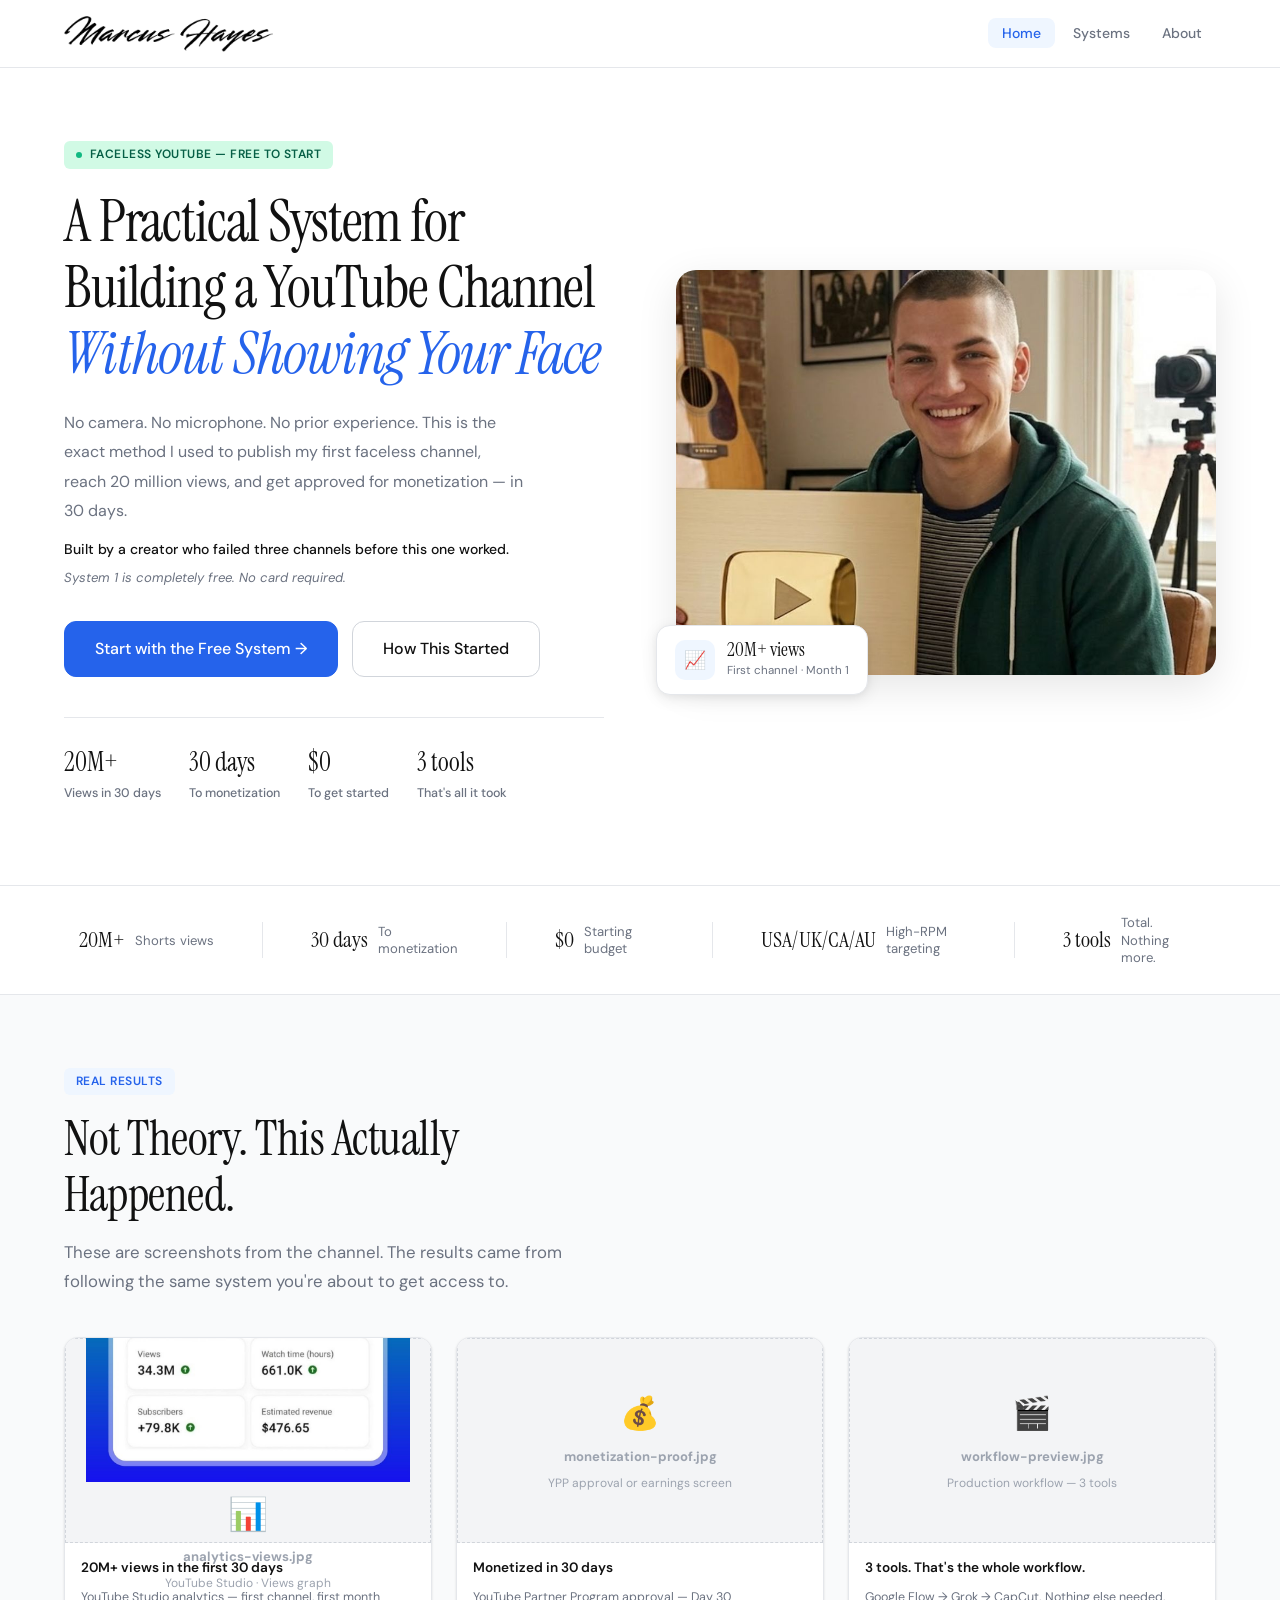
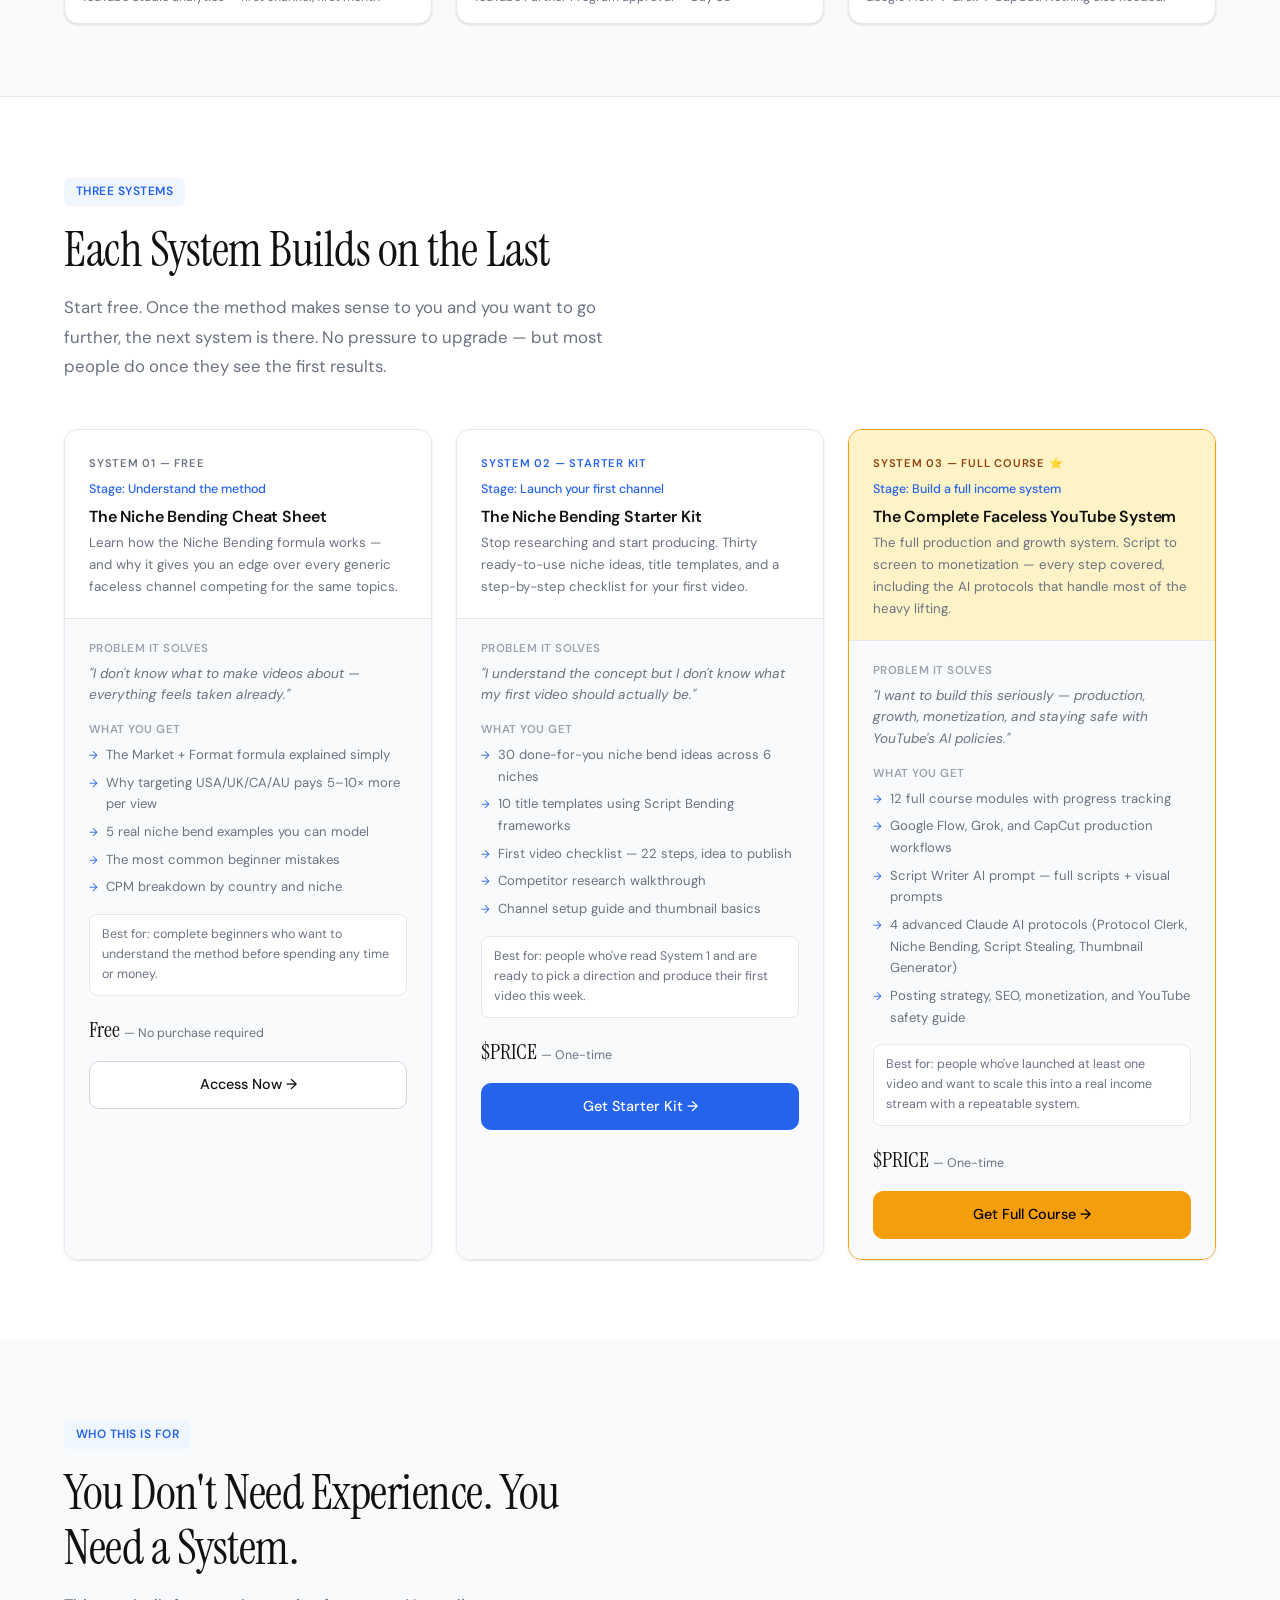
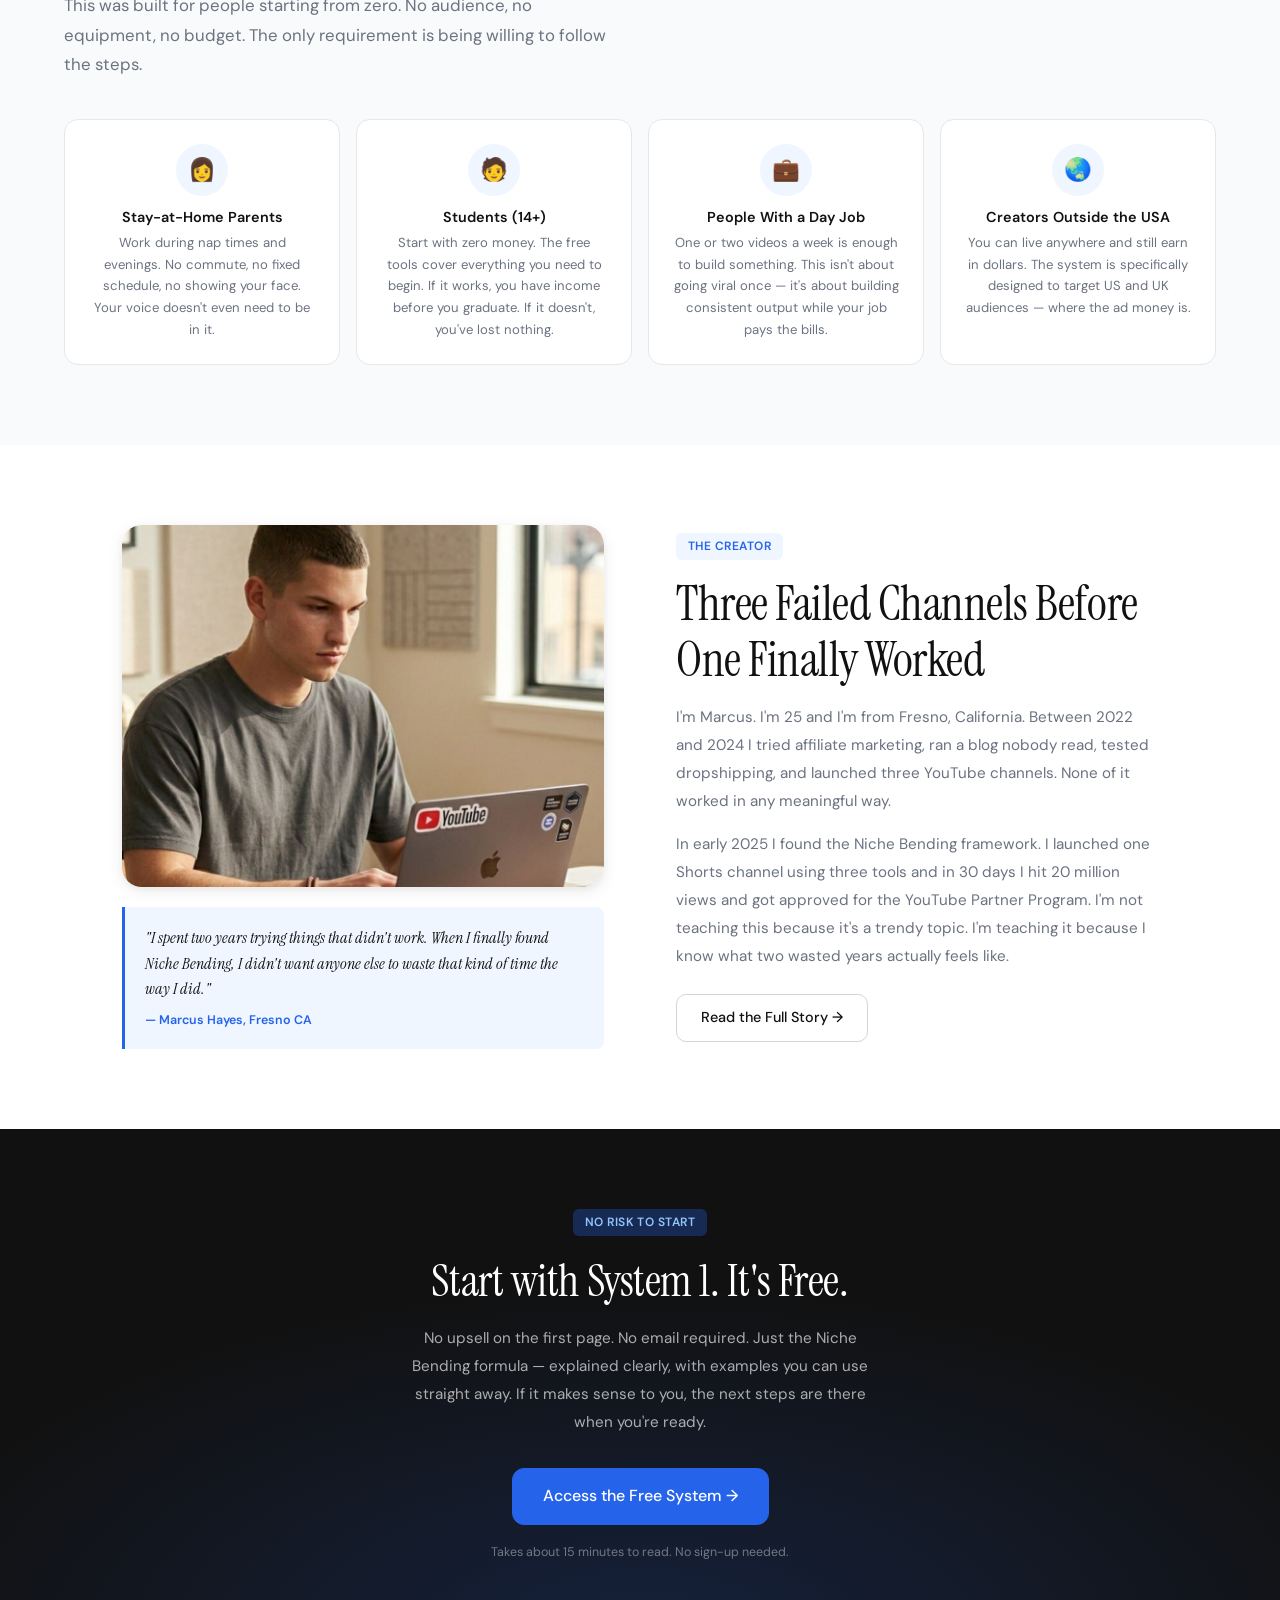
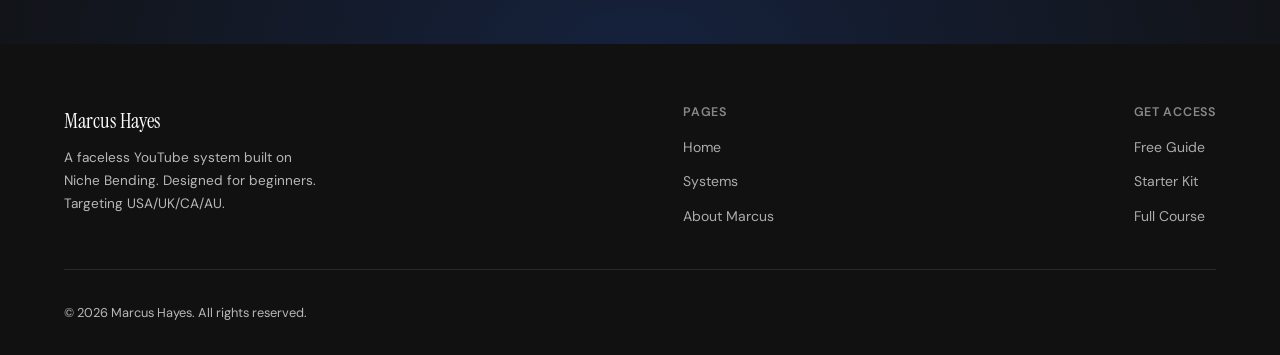
==== index.html @ 6c1ac190 "Update index.html" ====
<!DOCTYPE html>
<html lang="en">
<head>
<meta charset="UTF-8"/>
<meta name="viewport" content="width=device-width, initial-scale=1.0"/>
<title>Marcus Hayes — The Niche Bending System</title>
<link rel="icon" type="image/png" href="assets/images/favicon.png"/>
<link rel="stylesheet" href="assets/css/style.css"/>
<style>
.hero{padding-top:calc(var(--nav-h) + 72px);padding-bottom:80px;padding-left:5%;padding-right:5%;}
.hero-inner{max-width:1200px;margin:0 auto;display:grid;grid-template-columns:1fr 1fr;gap:72px;align-items:center;}
.hero-eyebrow{display:inline-flex;align-items:center;gap:8px;background:#d1fae5;color:#065f46;border-radius:6px;padding:4px 12px;font-size:0.75rem;font-weight:600;letter-spacing:0.04em;text-transform:uppercase;margin-bottom:1.25rem;}
.hero-eyebrow .dot{width:6px;height:6px;border-radius:50%;background:#10b981;animation:blink 2s infinite;}
@keyframes blink{0%,100%{opacity:1}50%{opacity:0.3}}
.hero h1{font-size:clamp(2.2rem,4.5vw,3.6rem);margin-bottom:1.25rem;letter-spacing:-0.02em;}
.hero h1 em{font-style:italic;color:var(--blue);}
.hero-desc{font-size:1rem;color:var(--muted);line-height:1.85;margin-bottom:0.75rem;max-width:460px;}
.hero-credibility{font-size:0.875rem;color:var(--text);font-weight:500;margin-bottom:0.4rem;}
.hero-friction{font-size:0.82rem;color:var(--muted);margin-bottom:2rem;font-style:italic;}
.hero-ctas{display:flex;align-items:center;gap:14px;flex-wrap:wrap;margin-bottom:2.5rem;}
.hero-proof{display:flex;gap:28px;flex-wrap:wrap;padding-top:2rem;border-top:1px solid var(--border);}
.proof-stat .num{font-family:'Instrument Serif',serif;font-size:1.6rem;color:var(--text);display:block;line-height:1;margin-bottom:3px;}
.proof-stat .lbl{font-size:0.78rem;color:var(--muted);font-weight:500;}
.hero-img-wrap{position:relative;}
.hero-img-wrap img,.hero-img-wrap .img-ph{width:100%;aspect-ratio:4/3;object-fit:cover;border-radius:var(--radius-lg);box-shadow:var(--shadow-lg);}
.hero-float-card{position:absolute;bottom:-20px;left:-20px;background:var(--white);border:1px solid var(--border);border-radius:var(--radius);padding:14px 18px;box-shadow:var(--shadow-md);display:flex;align-items:center;gap:12px;}
.hero-float-card .icon{width:40px;height:40px;border-radius:10px;background:var(--blue-light);display:flex;align-items:center;justify-content:center;font-size:1.1rem;flex-shrink:0;}
.hero-float-card .val{font-family:'Instrument Serif',serif;font-size:1.2rem;color:var(--text);line-height:1;}
.hero-float-card .sub{font-size:0.72rem;color:var(--muted);margin-top:2px;}
.trust-bar{background:var(--white);border-top:1px solid var(--border);border-bottom:1px solid var(--border);padding:28px 5%;}
.trust-inner{max-width:1200px;margin:0 auto;display:flex;align-items:center;justify-content:center;gap:48px;flex-wrap:wrap;}
.trust-item{display:flex;align-items:center;gap:10px;}
.trust-item .t-num{font-family:'Instrument Serif',serif;font-size:1.4rem;color:var(--text);}
.trust-item .t-lbl{font-size:0.82rem;color:var(--muted);line-height:1.3;max-width:80px;}
.trust-sep{width:1px;height:36px;background:var(--border);}
.proof-section{background:var(--bg);border-bottom:1px solid var(--border);padding:72px 5%;}
.proof-grid{display:grid;grid-template-columns:repeat(3,1fr);gap:24px;margin-top:40px;}
.proof-card{background:var(--white);border:1px solid var(--border);border-radius:var(--radius);overflow:hidden;box-shadow:var(--shadow);}
.proof-card .proof-img{width:100%;aspect-ratio:16/9;object-fit:cover;}
.proof-card .proof-img.img-ph{min-height:160px;border-radius:0;}
.proof-caption{padding:14px 16px;}
.proof-caption strong{font-size:0.85rem;font-weight:600;display:block;margin-bottom:3px;}
.proof-caption span{font-size:0.78rem;color:var(--muted);}
.systems-grid{display:grid;grid-template-columns:repeat(3,1fr);gap:24px;margin-top:48px;}
.sys-card{border:1px solid var(--border);border-radius:var(--radius);overflow:hidden;box-shadow:var(--shadow);transition:all var(--t);display:flex;flex-direction:column;}
.sys-card:hover{box-shadow:var(--shadow-md);transform:translateY(-4px);}
.sys-card-header{padding:24px 24px 20px;border-bottom:1px solid var(--border);}
.sc-tier{font-size:0.7rem;font-weight:600;letter-spacing:0.07em;text-transform:uppercase;margin-bottom:6px;}
.sc-free{color:var(--muted);}
.sc-starter{color:var(--blue);}
.sc-course{color:#92400e;}
.sc-stage{font-size:0.78rem;color:var(--blue);font-weight:500;margin-bottom:8px;}
.sys-card-header h3{font-family:'DM Sans',sans-serif;font-size:1rem;font-weight:600;margin-bottom:6px;}
.sys-card-header p{font-size:0.83rem;color:var(--muted);line-height:1.65;}
.sys-card-body{padding:20px 24px;background:var(--bg);flex:1;display:flex;flex-direction:column;}
.sc-label{font-size:0.72rem;font-weight:600;text-transform:uppercase;letter-spacing:0.04em;color:var(--muted2);margin-bottom:5px;}
.sc-problem-text{font-size:0.85rem;color:var(--muted);margin-bottom:14px;line-height:1.6;font-style:italic;}
.sc-features{list-style:none;display:flex;flex-direction:column;gap:6px;margin-bottom:16px;}
.sc-features li{font-size:0.82rem;color:var(--muted);display:flex;gap:8px;align-items:flex-start;}
.sc-features li::before{content:'→';color:var(--blue);flex-shrink:0;font-size:0.7rem;margin-top:2px;}
.sc-why{font-size:0.78rem;color:var(--muted);line-height:1.6;margin-bottom:16px;padding:10px 12px;background:var(--white);border-radius:var(--radius-sm);border:1px solid var(--border);}
.sc-price{font-family:'Instrument Serif',serif;font-size:1.4rem;color:var(--text);margin-bottom:12px;}
.sc-price small{font-family:'DM Sans',sans-serif;font-size:0.78rem;color:var(--muted);font-weight:400;}
.for-grid{display:grid;grid-template-columns:repeat(auto-fill,minmax(220px,1fr));gap:16px;margin-top:40px;}
.for-card{background:var(--white);border:1px solid var(--border);border-radius:var(--radius);padding:24px;transition:all var(--t);}
.for-card:hover{border-color:var(--blue);box-shadow:var(--shadow-md);}
.for-card .avatar{width:52px;height:52px;border-radius:50%;background:var(--blue-light);margin:0 auto 12px;display:flex;align-items:center;justify-content:center;font-size:1.4rem;}
.for-card h4{font-size:0.9rem;margin-bottom:5px;text-align:center;}
.for-card p{font-size:0.82rem;color:var(--muted);line-height:1.65;text-align:center;}
.teaser-grid{display:grid;grid-template-columns:1fr 1fr;gap:72px;align-items:center;max-width:1200px;margin:0 auto;}
.teaser-grid img,.teaser-grid .img-ph{width:100%;aspect-ratio:4/3;object-fit:cover;border-radius:var(--radius-lg);box-shadow:var(--shadow-md);}
.pull-quote{margin-top:20px;padding:18px 20px;background:var(--blue-light);border-left:3px solid var(--blue);border-radius:0 var(--radius-sm) var(--radius-sm) 0;}
.pull-quote p{font-family:'Instrument Serif',serif;font-style:italic;font-size:1rem;color:var(--text);line-height:1.6;}
.pull-quote cite{display:block;margin-top:8px;font-size:0.78rem;color:var(--blue);font-style:normal;font-weight:600;}
.final-cta{background:var(--text);color:#fff;text-align:center;position:relative;overflow:hidden;}
.final-cta::before{content:'';position:absolute;inset:0;background:radial-gradient(ellipse 60% 70% at 50% 100%,rgba(37,99,235,0.2),transparent);pointer-events:none;}
.final-cta h2{font-size:clamp(1.8rem,3.5vw,2.8rem);color:#fff;margin-bottom:1rem;}
.final-cta p{font-size:0.95rem;color:rgba(255,255,255,0.65);max-width:480px;margin:0 auto 2rem;line-height:1.85;}
@media(max-width:900px){
  .hero-inner{grid-template-columns:1fr;padding-top:16px;gap:40px;}
  .hero-img-wrap{order:-1;}
  .hero-float-card{bottom:-12px;left:12px;}
  .systems-grid{grid-template-columns:1fr;}
  .proof-grid{grid-template-columns:1fr;}
  .teaser-grid{grid-template-columns:1fr;gap:32px;}
  .trust-sep{display:none;}
}
@media(max-width:480px){
  .hero h1{font-size:2rem;}
  .hero-proof{gap:20px;}
  .hero-ctas{flex-direction:column;align-items:flex-start;}
}
</style>
</head>
<body>

<nav>
  <div class="nav-inner">
    <a href="index.html" class="nav-logo">
      <img src="assets/images/logo.png" alt="Marcus Hayes" onerror="this.style.display='none';this.nextElementSibling.style.display='block'"/>
      <span class="nav-logo-text" style="display:none">Marcus Hayes</span>
    </a>
    <div class="nav-right">
      <ul class="nav-links">
        <li><a href="index.html" class="active">Home</a></li>
        <li><a href="dashboard.html">Systems</a></li>
        <li><a href="about.html">About</a></li>
      </ul>
    </div>
    <button class="hamburger"><span></span><span></span><span></span></button>
  </div>
</nav>
<div class="mobile-menu">
  <a href="index.html">Home</a>
  <a href="dashboard.html">Systems</a>
  <a href="about.html">About Marcus</a>
</div>

<!-- HERO -->
<section class="hero">
  <div class="hero-inner">
    <div>
      <div class="hero-eyebrow"><div class="dot"></div>Faceless YouTube — Free to Start</div>
      <h1>A Practical System for Building a YouTube Channel <em>Without Showing Your Face</em></h1>
      <p class="hero-desc">No camera. No microphone. No prior experience. This is the exact method I used to publish my first faceless channel, reach 20 million views, and get approved for monetization — in 30 days.</p>
      <p class="hero-credibility">Built by a creator who failed three channels before this one worked.</p>
      <p class="hero-friction">System 1 is completely free. No card required.</p>
      <div class="hero-ctas">
        <a href="dashboard.html" class="btn btn-primary btn-lg">Start with the Free System →</a>
        <a href="about.html" class="btn btn-secondary btn-lg">How This Started</a>
      </div>
      <div class="hero-proof">
        <div class="proof-stat"><span class="num">20M+</span><span class="lbl">Views in 30 days</span></div>
        <div class="proof-stat"><span class="num">30 days</span><span class="lbl">To monetization</span></div>
        <div class="proof-stat"><span class="num">$0</span><span class="lbl">To get started</span></div>
        <div class="proof-stat"><span class="num">3 tools</span><span class="lbl">That's all it took</span></div>
      </div>
    </div>
    <div class="hero-img-wrap fade-up">
      <!-- IMAGE: marcus-hero.jpg — Marcus at desk, laptop open, relaxed and confident. Not posed. -->
      <img src="assets/images/marcus-hero.jpg" alt="Marcus Hayes"
           onerror="this.style.display='none';this.nextElementSibling.style.display='flex'"/>
      <div class="img-ph" style="display:none;min-height:300px">
        <span style="font-size:2rem">📸</span>
        <strong>marcus-hero.jpg</strong>
        <span style="color:var(--muted2)">See IMAGE_INSTRUCTIONS.txt</span>
      </div>
      <div class="hero-float-card">
        <div class="icon">📈</div>
        <div><div class="val">20M+ views</div><div class="sub">First channel · Month 1</div></div>
      </div>
    </div>
  </div>
</section>

<!-- TRUST BAR -->
<div class="trust-bar">
  <div class="trust-inner">
    <div class="trust-item"><span class="t-num">20M+</span><span class="t-lbl">Shorts views</span></div>
    <div class="trust-sep"></div>
    <div class="trust-item"><span class="t-num">30 days</span><span class="t-lbl">To monetization</span></div>
    <div class="trust-sep"></div>
    <div class="trust-item"><span class="t-num">$0</span><span class="t-lbl">Starting budget</span></div>
    <div class="trust-sep"></div>
    <div class="trust-item"><span class="t-num">USA/UK/CA/AU</span><span class="t-lbl">High-RPM targeting</span></div>
    <div class="trust-sep"></div>
    <div class="trust-item"><span class="t-num">3 tools</span><span class="t-lbl">Total. Nothing more.</span></div>
  </div>
</div>

<!-- SOCIAL PROOF -->
<section class="proof-section">
  <div class="section-inner">
    <div style="max-width:520px">
      <div class="label-tag">Real Results</div>
      <h2 class="section-title">Not Theory. This Actually Happened.</h2>
      <p class="section-sub">These are screenshots from the channel. The results came from following the same system you're about to get access to.</p>
    </div>
    <div class="proof-grid">
      <div class="proof-card">
        <!-- IMAGE: analytics-views.jpg
             Show: YouTube Studio views graph — 20M+ views over the first 30-day period.
             Crop tight to the chart. No need to show revenue. -->
        <div class="proof-img img-ph">
          <img src="assets/images/analytics-views.jpg" alt="YouTube Studio Views graph"/>
          <span style="font-size:2rem">📊</span>
          <strong style="font-size:0.82rem">analytics-views.jpg</strong>
          <span style="font-size:0.75rem;color:var(--muted2)">YouTube Studio · Views graph</span>
        </div>
        <div class="proof-caption">
          <strong>20M+ views in the first 30 days</strong>
          <span>YouTube Studio analytics — first channel, first month</span>
        </div>
      </div>
      <div class="proof-card">
        <!-- IMAGE: monetization-proof.jpg
             Show: YouTube Studio YPP approval screen or earnings dashboard.
             You can blur specific dollar amounts if preferred. -->
        <div class="proof-img img-ph">
          <span style="font-size:2rem">💰</span>
          <strong style="font-size:0.82rem">monetization-proof.jpg</strong>
          <span style="font-size:0.75rem;color:var(--muted2)">YPP approval or earnings screen</span>
        </div>
        <div class="proof-caption">
          <strong>Monetized in 30 days</strong>
          <span>YouTube Partner Program approval — Day 30</span>
        </div>
      </div>
      <div class="proof-card">
        <!-- IMAGE: workflow-preview.jpg
             Show: CapCut desktop timeline open with a video project visible,
             or a split-screen showing Google Flow + Grok + CapCut side by side. -->
        <div class="proof-img img-ph">
          <span style="font-size:2rem">🎬</span>
          <strong style="font-size:0.82rem">workflow-preview.jpg</strong>
          <span style="font-size:0.75rem;color:var(--muted2)">Production workflow — 3 tools</span>
        </div>
        <div class="proof-caption">
          <strong>3 tools. That's the whole workflow.</strong>
          <span>Google Flow → Grok → CapCut. Nothing else needed.</span>
        </div>
      </div>
    </div>
  </div>
</section>

<!-- PRODUCT LADDER -->
<section style="background:var(--white)">
  <div class="section-inner">
    <div style="max-width:560px">
      <div class="label-tag">Three Systems</div>
      <h2 class="section-title">Each System Builds on the Last</h2>
      <p class="section-sub">Start free. Once the method makes sense to you and you want to go further, the next system is there. No pressure to upgrade — but most people do once they see the first results.</p>
    </div>
    <div class="systems-grid stagger">

      <div class="sys-card">
        <div class="sys-card-header">
          <div class="sc-tier sc-free">System 01 — Free</div>
          <div class="sc-stage">Stage: Understand the method</div>
          <h3>The Niche Bending Cheat Sheet</h3>
          <p>Learn how the Niche Bending formula works — and why it gives you an edge over every generic faceless channel competing for the same topics.</p>
        </div>
        <div class="sys-card-body">
          <div class="sc-label">Problem it solves</div>
          <div class="sc-problem-text">"I don't know what to make videos about — everything feels taken already."</div>
          <div class="sc-label">What you get</div>
          <ul class="sc-features">
            <li>The Market + Format formula explained simply</li>
            <li>Why targeting USA/UK/CA/AU pays 5–10× more per view</li>
            <li>5 real niche bend examples you can model</li>
            <li>The most common beginner mistakes</li>
            <li>CPM breakdown by country and niche</li>
          </ul>
          <div class="sc-why">Best for: complete beginners who want to understand the method before spending any time or money.</div>
          <div class="sc-price">Free <small>— No purchase required</small></div>
          <a href="dashboard.html" class="btn btn-secondary" style="width:100%;justify-content:center">Access Now →</a>
        </div>
      </div>

      <div class="sys-card">
        <div class="sys-card-header">
          <div class="sc-tier sc-starter">System 02 — Starter Kit</div>
          <div class="sc-stage">Stage: Launch your first channel</div>
          <h3>The Niche Bending Starter Kit</h3>
          <p>Stop researching and start producing. Thirty ready-to-use niche ideas, title templates, and a step-by-step checklist for your first video.</p>
        </div>
        <div class="sys-card-body">
          <div class="sc-label">Problem it solves</div>
          <div class="sc-problem-text">"I understand the concept but I don't know what my first video should actually be."</div>
          <div class="sc-label">What you get</div>
          <ul class="sc-features">
            <li>30 done-for-you niche bend ideas across 6 niches</li>
            <li>10 title templates using Script Bending frameworks</li>
            <li>First video checklist — 22 steps, idea to publish</li>
            <li>Competitor research walkthrough</li>
            <li>Channel setup guide and thumbnail basics</li>
          </ul>
          <div class="sc-why">Best for: people who've read System 1 and are ready to pick a direction and produce their first video this week.</div>
          <div class="sc-price">$PRICE <small>— One-time</small></div>
          <a href="https://marcushayes.gumroad.com/l/starter" target="_blank" class="btn btn-primary" style="width:100%;justify-content:center">Get Starter Kit →</a>
        </div>
      </div>

      <div class="sys-card" style="border-color:var(--amber)">
        <div class="sys-card-header" style="background:var(--amber-light)">
          <div class="sc-tier sc-course">System 03 — Full Course ⭐</div>
          <div class="sc-stage">Stage: Build a full income system</div>
          <h3>The Complete Faceless YouTube System</h3>
          <p>The full production and growth system. Script to screen to monetization — every step covered, including the AI protocols that handle most of the heavy lifting.</p>
        </div>
        <div class="sys-card-body">
          <div class="sc-label">Problem it solves</div>
          <div class="sc-problem-text">"I want to build this seriously — production, growth, monetization, and staying safe with YouTube's AI policies."</div>
          <div class="sc-label">What you get</div>
          <ul class="sc-features">
            <li>12 full course modules with progress tracking</li>
            <li>Google Flow, Grok, and CapCut production workflows</li>
            <li>Script Writer AI prompt — full scripts + visual prompts</li>
            <li>4 advanced Claude AI protocols (Protocol Clerk, Niche Bending, Script Stealing, Thumbnail Generator)</li>
            <li>Posting strategy, SEO, monetization, and YouTube safety guide</li>
          </ul>
          <div class="sc-why">Best for: people who've launched at least one video and want to scale this into a real income stream with a repeatable system.</div>
          <div class="sc-price">$PRICE <small>— One-time</small></div>
          <a href="https://marcushayes.gumroad.com/l/fullcourse" target="_blank" class="btn btn-primary" style="width:100%;justify-content:center;background:var(--amber);border-color:var(--amber);color:#000">Get Full Course →</a>
        </div>
      </div>

    </div>
  </div>
</section>

<!-- WHO IT'S FOR -->
<section style="background:var(--bg)">
  <div class="section-inner">
    <div style="max-width:560px">
      <div class="label-tag">Who This Is For</div>
      <h2 class="section-title">You Don't Need Experience. You Need a System.</h2>
      <p class="section-sub">This was built for people starting from zero. No audience, no equipment, no budget. The only requirement is being willing to follow the steps.</p>
    </div>
    <div class="for-grid stagger">
      <div class="for-card">
        <div class="avatar">👩</div>
        <h4>Stay-at-Home Parents</h4>
        <p>Work during nap times and evenings. No commute, no fixed schedule, no showing your face. Your voice doesn't even need to be in it.</p>
      </div>
      <div class="for-card">
        <div class="avatar">🧑</div>
        <h4>Students (14+)</h4>
        <p>Start with zero money. The free tools cover everything you need to begin. If it works, you have income before you graduate. If it doesn't, you've lost nothing.</p>
      </div>
      <div class="for-card">
        <div class="avatar">💼</div>
        <h4>People With a Day Job</h4>
        <p>One or two videos a week is enough to build something. This isn't about going viral once — it's about building consistent output while your job pays the bills.</p>
      </div>
      <div class="for-card">
        <div class="avatar">🌏</div>
        <h4>Creators Outside the USA</h4>
        <p>You can live anywhere and still earn in dollars. The system is specifically designed to target US and UK audiences — where the ad money is.</p>
      </div>
    </div>
  </div>
</section>

<!-- MARCUS STORY PREVIEW -->
<section style="background:var(--white)">
  <div class="teaser-grid" style="padding:0 5%">
    <div class="fade-up">
      <!-- IMAGE: marcus-working.jpg — Marcus at laptop, natural and unposed. Coffee shop or home desk. -->
      <img src="assets/images/marcus-working.jpg" alt="Marcus working"
           onerror="this.style.display='none';this.nextElementSibling.style.display='flex'"/>
      <div class="img-ph" style="display:none;min-height:260px">
        <span style="font-size:2rem">📸</span><strong>marcus-working.jpg</strong>
      </div>
      <div class="pull-quote">
        <p>"I spent two years trying things that didn't work. When I finally found Niche Bending, I didn't want anyone else to waste that kind of time the way I did."</p>
        <cite>— Marcus Hayes, Fresno CA</cite>
      </div>
    </div>
    <div class="fade-up">
      <div class="label-tag">The Creator</div>
      <h2 class="section-title">Three Failed Channels Before One Finally Worked</h2>
      <p style="color:var(--muted);font-size:0.95rem;line-height:1.85;margin-bottom:0.9rem">I'm Marcus. I'm 25 and I'm from Fresno, California. Between 2022 and 2024 I tried affiliate marketing, ran a blog nobody read, tested dropshipping, and launched three YouTube channels. None of it worked in any meaningful way.</p>
      <p style="color:var(--muted);font-size:0.95rem;line-height:1.85;margin-bottom:1.5rem">In early 2025 I found the Niche Bending framework. I launched one Shorts channel using three tools and in 30 days I hit 20 million views and got approved for the YouTube Partner Program. I'm not teaching this because it's a trendy topic. I'm teaching it because I know what two wasted years actually feels like.</p>
      <a href="about.html" class="btn btn-secondary">Read the Full Story →</a>
    </div>
  </div>
</section>

<!-- FINAL CTA -->
<section class="final-cta">
  <div style="position:relative;z-index:1">
    <div class="label-tag" style="background:rgba(37,99,235,0.3);color:#93c5fd;margin:0 auto 1.25rem;display:table">No Risk to Start</div>
    <h2>Start with System 1. It's Free.</h2>
    <p>No upsell on the first page. No email required. Just the Niche Bending formula — explained clearly, with examples you can use straight away. If it makes sense to you, the next steps are there when you're ready.</p>
    <a href="dashboard.html" class="btn btn-primary btn-lg">Access the Free System →</a>
    <p style="font-size:0.78rem;color:rgba(255,255,255,0.4);margin-top:1rem;margin-bottom:0">Takes about 15 minutes to read. No sign-up needed.</p>
  </div>
</section>

<footer>
  <div class="footer-inner">
    <div class="footer-top">
      <div class="footer-brand">
        <div class="logo-text">Marcus Hayes</div>
        <p>A faceless YouTube system built on Niche Bending. Designed for beginners. Targeting USA/UK/CA/AU.</p>
      </div>
      <div class="footer-links-group">
        <h5>Pages</h5>
        <ul>
          <li><a href="index.html">Home</a></li>
          <li><a href="dashboard.html">Systems</a></li>
          <li><a href="about.html">About Marcus</a></li>
        </ul>
      </div>
      <div class="footer-links-group">
        <h5>Get Access</h5>
        <ul>
          <li><a href="https://marcushayes.gumroad.com/l/free-guide" target="_blank">Free Guide</a></li>
          <li><a href="https://marcushayes.gumroad.com/l/starter" target="_blank">Starter Kit</a></li>
          <li><a href="https://marcushayes.gumroad.com/l/fullcourse" target="_blank">Full Course</a></li>
        </ul>
      </div>
    </div>
    <div class="footer-bottom"><p>© 2026 Marcus Hayes. All rights reserved.</p></div>
  </div>
</footer>

<script src="assets/js/main.js"></script>
</body>
</html>
---- assets/css/style.css ----
@import url('https://fonts.googleapis.com/css2?family=Instrument+Serif:ital@0;1&family=DM+Sans:wght@300;400;500;600&display=swap');

:root {
  --white: #ffffff;
  --bg: #f9fafb;
  --bg2: #f3f4f6;
  --border: #e5e7eb;
  --border2: #d1d5db;
  --text: #111111;
  --muted: #6b7280;
  --muted2: #9ca3af;
  --blue: #2563eb;
  --blue-dark: #1d4ed8;
  --blue-light: #eff6ff;
  --blue-mid: #dbeafe;
  --green: #10b981;
  --green-light: #d1fae5;
  --amber: #f59e0b;
  --amber-light: #fef3c7;
  --red-light: #fef2f2;
  --red: #dc2626;
  --radius: 14px;
  --radius-sm: 8px;
  --radius-lg: 20px;
  --shadow: 0 1px 3px rgba(0,0,0,0.08), 0 1px 2px rgba(0,0,0,0.04);
  --shadow-md: 0 4px 16px rgba(0,0,0,0.08), 0 2px 6px rgba(0,0,0,0.04);
  --shadow-lg: 0 12px 40px rgba(0,0,0,0.1);
  --nav-h: 68px;
  --t: 0.22s ease;
}

*, *::before, *::after { box-sizing: border-box; margin: 0; padding: 0; }
html { scroll-behavior: smooth; -webkit-text-size-adjust: 100%; }
body { font-family: 'DM Sans', sans-serif; background: var(--white); color: var(--text); line-height: 1.65; overflow-x: hidden; -webkit-font-smoothing: antialiased; }
h1, h2, h3 { font-family: 'Instrument Serif', serif; line-height: 1.15; font-weight: 400; letter-spacing: -0.01em; }
h4, h5, h6 { font-family: 'DM Sans', sans-serif; font-weight: 600; line-height: 1.3; }
a { color: inherit; text-decoration: none; }
img { max-width: 100%; height: auto; display: block; }
button { font-family: 'DM Sans', sans-serif; }

/* ── NAV ── */
nav {
  position: fixed; top: 0; left: 0; right: 0; z-index: 1000;
  height: var(--nav-h);
  display: flex; align-items: center; padding: 0 5%;
  background: rgba(255,255,255,0.94);
  backdrop-filter: blur(16px); -webkit-backdrop-filter: blur(16px);
  border-bottom: 1px solid var(--border);
}

.nav-inner { display: flex; align-items: center; justify-content: space-between; width: 100%; max-width: 1200px; margin: 0 auto; }

.nav-logo img { height: 36px; width: auto; }
.nav-logo-text { font-family: 'Instrument Serif', serif; font-size: 1.25rem; color: var(--text); letter-spacing: -0.02em; }

.nav-right { display: flex; align-items: center; gap: 12px; }

.nav-tier-badge { font-size: 0.72rem; font-weight: 600; padding: 4px 10px; border-radius: 6px; letter-spacing: 0.04em; text-transform: uppercase; }
.tier-free  { background: var(--bg2); color: var(--muted); }
.tier-starter { background: var(--blue-light); color: var(--blue); }
.tier-course  { background: var(--amber-light); color: #92400e; }

.nav-links { display: flex; align-items: center; gap: 0.25rem; list-style: none; }
.nav-links a { font-size: 0.875rem; font-weight: 500; color: var(--muted); padding: 6px 14px; border-radius: 8px; transition: color var(--t), background var(--t); }
.nav-links a:hover { color: var(--text); background: var(--bg2); }
.nav-links a.active { color: var(--blue); background: var(--blue-light); }

.hamburger { display: none; flex-direction: column; gap: 5px; cursor: pointer; padding: 6px; background: none; border: none; }
.hamburger span { display: block; width: 22px; height: 1.5px; background: var(--text); border-radius: 2px; transition: all 0.3s; }

.mobile-menu { display: none; position: fixed; top: var(--nav-h); left: 0; right: 0; background: var(--white); border-bottom: 1px solid var(--border); padding: 12px 5% 20px; z-index: 999; flex-direction: column; gap: 2px; }
.mobile-menu.open { display: flex; }
.mobile-menu a { font-size: 0.95rem; font-weight: 500; color: var(--muted); padding: 10px 14px; border-radius: 8px; transition: all var(--t); }
.mobile-menu a:hover, .mobile-menu a.active { color: var(--blue); background: var(--blue-light); }

/* ── BUTTONS ── */
.btn { display: inline-flex; align-items: center; gap: 6px; padding: 11px 24px; border-radius: 10px; font-family: 'DM Sans', sans-serif; font-weight: 500; font-size: 0.9rem; cursor: pointer; border: 1.5px solid transparent; transition: all var(--t); white-space: nowrap; text-decoration: none; }
.btn-primary { background: var(--blue); color: #fff; border-color: var(--blue); }
.btn-primary:hover { background: var(--blue-dark); border-color: var(--blue-dark); transform: translateY(-1px); box-shadow: 0 4px 14px rgba(37,99,235,0.25); }
.btn-secondary { background: var(--white); color: var(--text); border-color: var(--border2); }
.btn-secondary:hover { border-color: var(--text); transform: translateY(-1px); }
.btn-sm { padding: 8px 18px; font-size: 0.83rem; border-radius: 8px; }
.btn-lg { padding: 14px 30px; font-size: 1rem; border-radius: 12px; }

/* ── SECTIONS ── */
section { padding: 80px 5%; }
.section-inner { max-width: 1200px; margin: 0 auto; }
.label-tag { display: inline-flex; align-items: center; gap: 6px; background: var(--blue-light); color: var(--blue); border-radius: 6px; padding: 4px 12px; font-size: 0.75rem; font-weight: 600; letter-spacing: 0.04em; text-transform: uppercase; margin-bottom: 1rem; }
.section-title { font-size: clamp(2rem, 4vw, 3rem); color: var(--text); margin-bottom: 1rem; }
.section-sub { font-size: 1.05rem; color: var(--muted); line-height: 1.75; max-width: 560px; }

/* ── DIVIDER ── */
.divider { height: 1px; background: var(--border); }

/* ── IMG PLACEHOLDER ── */
.img-ph { background: var(--bg2); border: 1.5px dashed var(--border2); border-radius: var(--radius); display: flex; flex-direction: column; align-items: center; justify-content: center; color: var(--muted2); font-size: 0.82rem; text-align: center; gap: 6px; padding: 24px; }

/* ── FADE ── */
.fade-up { opacity: 0; transform: translateY(20px); transition: opacity 0.55s ease, transform 0.55s ease; }
.fade-up.visible { opacity: 1; transform: translateY(0); }
.stagger > * { opacity: 0; transform: translateY(20px); transition: opacity 0.55s ease, transform 0.55s ease; }
.stagger > *.visible { opacity: 1; transform: translateY(0); }

/* ── GRIDS ── */
.grid-3 { display: grid; grid-template-columns: repeat(3, 1fr); gap: 24px; }

/* ── KEY ENTRY ── */
.key-section { background: var(--bg); border-top: 1px solid var(--border); border-bottom: 1px solid var(--border); padding: 32px 5%; }
.key-inner { max-width: 600px; margin: 0 auto; text-align: center; }
.key-inner h3 { font-family: 'DM Sans', sans-serif; font-size: 1rem; font-weight: 600; margin-bottom: 6px; }
.key-inner p { font-size: 0.875rem; color: var(--muted); margin-bottom: 16px; line-height: 1.6; }
.key-row { display: flex; gap: 10px; flex-wrap: wrap; justify-content: center; }
.key-input { flex: 1; min-width: 220px; padding: 11px 16px; border: 1.5px solid var(--border2); border-radius: 10px; font-family: 'DM Sans', sans-serif; font-size: 0.9rem; color: var(--text); background: var(--white); outline: none; transition: border-color var(--t); }
.key-input:focus { border-color: var(--blue); }
.key-input::placeholder { color: var(--muted2); }
.key-status { font-size: 0.82rem; margin-top: 10px; padding: 8px 14px; border-radius: 8px; display: none; }
.key-status.ok  { background: var(--green-light); color: #065f46; display: block; }
.key-status.err { background: var(--red-light); color: var(--red); display: block; }
.key-status.loading { background: var(--blue-light); color: var(--blue); display: block; }
.key-logout { font-size: 0.78rem; color: var(--muted); cursor: pointer; text-decoration: underline; margin-top: 8px; display: inline-block; }

/* ── SYSTEM SECTIONS ── */
.sys-section { padding: 80px 5%; border-top: 1px solid var(--border); }
.sys-section-alt { background: var(--bg); }
.sys-inner { max-width: 1200px; margin: 0 auto; }
.sys-header { max-width: 680px; margin-bottom: 48px; }
.sys-badge { display: inline-flex; background: var(--blue-light); color: var(--blue); border-radius: 6px; padding: 4px 12px; font-size: 0.72rem; font-weight: 600; letter-spacing: 0.06em; text-transform: uppercase; margin-bottom: 1rem; }
.sys-badge-gold { background: var(--amber-light); color: #92400e; }
.sys-title { font-size: clamp(1.8rem, 3.5vw, 2.6rem); margin-bottom: 0.75rem; }
.sys-sub { font-size: 0.95rem; color: var(--muted); line-height: 1.8; }

/* ── LOCK PLACEHOLDERS ── */
.lock-section { padding: 80px 5%; border-top: 1px solid var(--border); }
.lock-inner { max-width: 1200px; margin: 0 auto; }
.lock-card { background: var(--bg); border: 1.5px dashed var(--border2); border-radius: var(--radius-lg); padding: 64px 40px; text-align: center; position: relative; overflow: hidden; }
.lock-card::before { content: ''; position: absolute; inset: 0; background: repeating-linear-gradient(45deg, transparent, transparent 10px, rgba(0,0,0,0.015) 10px, rgba(0,0,0,0.015) 20px); pointer-events: none; }
.lock-icon { font-size: 2.5rem; margin-bottom: 1rem; opacity: 0.4; }
.lock-badge { display: inline-block; background: var(--bg2); color: var(--muted); border-radius: 6px; padding: 4px 12px; font-size: 0.72rem; font-weight: 600; letter-spacing: 0.06em; text-transform: uppercase; margin-bottom: 1rem; }
.lock-card h2 { font-size: clamp(1.6rem, 3vw, 2.2rem); margin-bottom: 0.75rem; color: var(--text); opacity: 0.7; }
.lock-card p { font-size: 0.95rem; color: var(--muted); max-width: 440px; margin: 0 auto 2rem; line-height: 1.8; }
.lock-features { display: flex; flex-wrap: wrap; justify-content: center; gap: 10px; margin-bottom: 2rem; }
.lock-feat { background: var(--white); border: 1px solid var(--border); border-radius: 8px; padding: 8px 16px; font-size: 0.82rem; color: var(--muted); opacity: 0.8; }
.lock-btn { display: inline-flex; align-items: center; gap: 8px; padding: 13px 28px; background: var(--text); color: #fff; border-radius: 10px; font-weight: 600; font-size: 0.9rem; cursor: pointer; border: none; transition: all var(--t); text-decoration: none; }
.lock-btn:hover { background: #333; transform: translateY(-1px); }
.lock-btn-blue { background: var(--blue); }
.lock-btn-blue:hover { background: var(--blue-dark); }

/* ── SYSTEM 1 (FREE) CONTENT ── */
.cheatsheet-grid { display: grid; grid-template-columns: repeat(auto-fill, minmax(280px, 1fr)); gap: 20px; margin-top: 40px; }
.cs-card { background: var(--white); border: 1px solid var(--border); border-radius: var(--radius); padding: 24px; box-shadow: var(--shadow); transition: all var(--t); }
.cs-card:hover { box-shadow: var(--shadow-md); transform: translateY(-3px); border-color: var(--border2); }
.cs-icon { font-size: 1.5rem; margin-bottom: 12px; }
.cs-card h4 { font-size: 0.95rem; margin-bottom: 6px; }
.cs-card p, .cs-card li { font-size: 0.85rem; color: var(--muted); line-height: 1.7; }
.cs-card ul { padding-left: 16px; }
.cs-card li { margin-bottom: 4px; }

.formula-strip { background: var(--text); color: #fff; border-radius: var(--radius); padding: 28px; text-align: center; margin: 32px 0; }
.formula-strip .feq { font-family: 'Instrument Serif', serif; font-size: clamp(1.1rem, 2.5vw, 1.6rem); margin-bottom: 8px; }
.formula-strip .feq .hl { color: #93c5fd; }
.formula-strip p { font-size: 0.85rem; color: rgba(255,255,255,0.6); }

.cpm-table { width: 100%; border-collapse: collapse; border-radius: var(--radius); overflow: hidden; box-shadow: var(--shadow); margin-top: 20px; }
.cpm-table th { background: var(--text); color: #fff; padding: 12px 16px; text-align: left; font-size: 0.8rem; font-weight: 500; }
.cpm-table td { padding: 12px 16px; border-bottom: 1px solid var(--border); font-size: 0.875rem; }
.cpm-table tr:last-child td { border-bottom: none; }
.cpm-table tr:hover td { background: var(--bg); }
.cpm-high { color: var(--blue); font-weight: 600; }

.example-bend { background: var(--bg); border: 1px solid var(--border); border-radius: var(--radius); padding: 16px 20px; display: grid; grid-template-columns: 1fr 24px 1fr; gap: 12px; align-items: center; margin-bottom: 10px; }
.eb-lbl { font-size: 0.68rem; color: var(--blue); font-weight: 600; text-transform: uppercase; letter-spacing: 0.05em; margin-bottom: 3px; }
.eb-val { font-size: 0.875rem; font-weight: 500; }
.eb-arrow { text-align: center; color: var(--muted2); }

/* ── SYSTEM 2 (STARTER KIT) ── */
.kit-grid { display: flex; flex-direction: column; gap: 32px; }
.kit-block { background: var(--white); border: 1px solid var(--border); border-radius: var(--radius); padding: 28px; box-shadow: var(--shadow); }
.kit-block-header { display: flex; gap: 16px; align-items: flex-start; margin-bottom: 24px; padding-bottom: 20px; border-bottom: 1px solid var(--border); }
.kit-icon { width: 44px; height: 44px; border-radius: 10px; background: var(--blue-light); display: flex; align-items: center; justify-content: center; font-size: 1.2rem; flex-shrink: 0; }
.kit-block-header h3 { font-family: 'DM Sans', sans-serif; font-size: 1rem; font-weight: 600; margin-bottom: 4px; }
.kit-block-header p { font-size: 0.85rem; color: var(--muted); line-height: 1.6; }

.niche-category { margin-bottom: 24px; }
.niche-cat-label { font-size: 0.8rem; font-weight: 600; color: var(--blue); letter-spacing: 0.04em; margin-bottom: 12px; padding: 6px 12px; background: var(--blue-light); border-radius: 6px; display: inline-block; }
.niche-items { display: flex; flex-direction: column; gap: 8px; }
.niche-item { display: flex; gap: 14px; align-items: flex-start; padding: 12px 16px; background: var(--bg); border-radius: var(--radius-sm); font-size: 0.84rem; color: var(--muted); line-height: 1.6; }
.ni-num { font-size: 0.7rem; font-weight: 600; color: var(--muted2); flex-shrink: 0; padding-top: 2px; }
.ni-sep { color: var(--blue); }
.niche-item em { color: var(--text); font-style: normal; font-weight: 500; }

.template-list { display: flex; flex-direction: column; gap: 10px; }
.tmpl { display: flex; gap: 14px; align-items: flex-start; padding: 14px 16px; background: var(--bg); border-radius: var(--radius-sm); }
.tmpl-num { font-size: 0.7rem; font-weight: 600; color: var(--muted2); flex-shrink: 0; padding-top: 3px; }
.tmpl-title { font-size: 0.875rem; font-weight: 500; color: var(--text); margin-bottom: 3px; }
.tmpl-ex { font-size: 0.78rem; color: var(--muted); font-style: italic; }

.checklist { display: flex; flex-direction: column; gap: 20px; }
.cl-group { background: var(--bg); border-radius: var(--radius-sm); padding: 18px; }
.cl-group-label { font-size: 0.72rem; font-weight: 600; letter-spacing: 0.06em; text-transform: uppercase; color: var(--blue); margin-bottom: 12px; }
.cl-item { display: flex; gap: 10px; align-items: flex-start; padding: 6px 0; border-bottom: 1px solid var(--border); }
.cl-item:last-child { border-bottom: none; }
.cl-item input[type="checkbox"] { margin-top: 3px; accent-color: var(--blue); flex-shrink: 0; width: 15px; height: 15px; cursor: pointer; }
.cl-item label { font-size: 0.85rem; color: var(--muted); line-height: 1.6; cursor: pointer; }
.cl-item input:checked + label { color: var(--green); text-decoration: line-through; }

/* ── SYSTEM 3 COURSE ── */
.course-nav-wrap { display: grid; grid-template-columns: 260px 1fr; gap: 0; min-height: 600px; border: 1px solid var(--border); border-radius: var(--radius-lg); overflow: hidden; box-shadow: var(--shadow-md); }
.course-sidebar { background: var(--bg); border-right: 1px solid var(--border); }
.csb-head { padding: 20px 16px 16px; border-bottom: 1px solid var(--border); }
.csb-label { font-size: 0.7rem; font-weight: 600; text-transform: uppercase; letter-spacing: 0.07em; color: var(--muted2); margin-bottom: 10px; }
.prog-row-inner { display: flex; justify-content: flex-end; font-size: 0.75rem; color: var(--muted); margin-bottom: 6px; }
.prog-track { height: 4px; background: var(--border); border-radius: 4px; overflow: hidden; }
.prog-fill { height: 100%; background: var(--blue); border-radius: 4px; transition: width 0.4s; }
.csb-nav { list-style: none; padding: 8px 0; }
.csb-nav li a { display: flex; align-items: center; gap: 10px; padding: 9px 16px; font-size: 0.82rem; color: var(--muted); cursor: pointer; border-left: 2.5px solid transparent; transition: all 0.18s; }
.csb-nav li a:hover { color: var(--text); background: var(--white); }
.csb-nav li a.active { color: var(--blue); border-left-color: var(--blue); background: var(--blue-light); font-weight: 500; }
.csb-nav li a.done { color: var(--green); }
.csb-dot { width: 20px; height: 20px; border-radius: 50%; border: 1.5px solid var(--border2); display: flex; align-items: center; justify-content: center; font-size: 0.62rem; font-weight: 600; flex-shrink: 0; }
.csb-nav li a.active .csb-dot { border-color: var(--blue); background: var(--blue); color: #fff; }
.csb-nav li a.done .csb-dot { border-color: var(--green); background: var(--green); color: #fff; }

.course-content-area { padding: 32px 28px; overflow-y: auto; max-height: 700px; }
.mob-course-select { display: none; width: 100%; padding: 10px 14px; margin-bottom: 20px; border: 1px solid var(--border2); border-radius: var(--radius-sm); font-family: 'DM Sans', sans-serif; font-size: 0.9rem; background: var(--white); }

.cm-section { display: none; }
.cm-section.active { display: block; }
.cm-tag { background: var(--blue-light); color: var(--blue); border-radius: 6px; padding: 3px 10px; font-size: 0.7rem; font-weight: 600; letter-spacing: 0.05em; text-transform: uppercase; display: inline-block; margin-bottom: 16px; }
.cm-title { font-size: clamp(1.3rem, 2.8vw, 1.9rem); margin-bottom: 0.65rem; }
.cm-intro { font-size: 0.95rem; color: var(--muted); line-height: 1.8; margin-bottom: 1.5rem; }
.cb { background: var(--bg); border: 1px solid var(--border); border-radius: var(--radius); padding: 20px; margin-bottom: 14px; }
.cb h3 { font-family: 'DM Sans', sans-serif; font-size: 0.9rem; font-weight: 600; margin-bottom: 8px; }
.cb p, .cb li { font-size: 0.85rem; color: var(--muted); line-height: 1.8; }
.cb ul { padding-left: 16px; }
.cb li { margin-bottom: 4px; }
.tip { background: var(--blue-light); border: 1px solid #bfdbfe; border-radius: var(--radius); padding: 14px 16px; display: flex; gap: 10px; margin-bottom: 14px; }
.tip p { font-size: 0.84rem; color: #1e40af; line-height: 1.7; margin: 0; }
.warn { background: #fff7ed; border: 1px solid #fed7aa; border-radius: var(--radius); padding: 14px 16px; display: flex; gap: 10px; margin-bottom: 14px; }
.warn p { font-size: 0.84rem; color: #92400e; line-height: 1.7; margin: 0; }
.cm-nav { display: flex; justify-content: space-between; margin-top: 28px; padding-top: 16px; border-top: 1px solid var(--border); }

/* ── AI TOOLS (SYSTEM 3) ── */
.prompt-tabs-inner { display: flex; gap: 8px; margin-bottom: 24px; flex-wrap: wrap; }
.ptab-inner { padding: 9px 20px; border-radius: 10px; border: 1.5px solid var(--border2); background: var(--white); color: var(--muted); font-family: 'DM Sans', sans-serif; font-size: 0.85rem; font-weight: 500; cursor: pointer; transition: all 0.2s; }
.ptab-inner:hover { color: var(--text); border-color: var(--text); }
.ptab-inner.active { background: var(--blue); color: #fff; border-color: var(--blue); font-weight: 600; }
.ptab-panel { display: none; }
.ptab-panel.active { display: block; }
.prompt-card-inner { background: var(--white); border: 1px solid var(--border); border-radius: var(--radius); overflow: hidden; box-shadow: var(--shadow); margin-bottom: 20px; }
.pci-header { display: flex; justify-content: space-between; align-items: flex-start; gap: 14px; padding: 18px 22px; background: var(--bg); border-bottom: 1px solid var(--border); }
.pci-header h3 { font-family: 'DM Sans', sans-serif; font-size: 0.95rem; font-weight: 600; margin-bottom: 4px; }
.pci-header p { font-size: 0.82rem; color: var(--muted); line-height: 1.5; max-width: 480px; }
.pci-body { font-family: 'DM Mono', monospace; font-size: 0.78rem; line-height: 1.75; color: var(--text); white-space: pre-wrap; word-break: break-word; max-height: 380px; overflow-y: auto; padding: 18px 22px; background: #fafafa; }
.copy-btn-inner { padding: 7px 16px; border-radius: 8px; background: var(--blue); color: #fff; border: none; font-family: 'DM Sans', sans-serif; font-size: 0.78rem; font-weight: 600; cursor: pointer; transition: all 0.2s; white-space: nowrap; flex-shrink: 0; }
.copy-btn-inner:hover { background: var(--blue-dark); }
.copy-btn-inner.copied { background: var(--green); }

/* ── FOOTER ── */
footer { background: var(--text); color: rgba(255,255,255,0.7); padding: 60px 5% 32px; }
.footer-inner { max-width: 1200px; margin: 0 auto; }
.footer-top { display: flex; justify-content: space-between; align-items: flex-start; gap: 40px; flex-wrap: wrap; padding-bottom: 40px; border-bottom: 1px solid rgba(255,255,255,0.1); margin-bottom: 32px; }
.footer-brand .logo-text { font-family: 'Instrument Serif', serif; font-size: 1.3rem; color: #fff; margin-bottom: 8px; }
.footer-brand p { font-size: 0.85rem; max-width: 260px; line-height: 1.7; }
.footer-links-group h5 { font-size: 0.78rem; font-weight: 600; text-transform: uppercase; letter-spacing: 0.06em; color: rgba(255,255,255,0.5); margin-bottom: 14px; }
.footer-links-group ul { list-style: none; display: flex; flex-direction: column; gap: 8px; }
.footer-links-group a { font-size: 0.875rem; color: rgba(255,255,255,0.65); transition: color var(--t); }
.footer-links-group a:hover { color: #fff; }
.footer-bottom { display: flex; justify-content: space-between; align-items: center; flex-wrap: wrap; gap: 12px; }
.footer-bottom p { font-size: 0.8rem; }

/* ── STICKY MOBILE MODULE DROPDOWN ── */
/* Lives between course hero and course layout on mobile.
   Invisible on desktop. Becomes sticky as user scrolls. */
.mob-module-bar {
  display: none;
  background: var(--white);
  border-bottom: 1px solid var(--border);
  padding: 10px 5%;
  position: sticky;
  top: var(--nav-h);
  z-index: 200;
  box-shadow: var(--shadow);
}

.mob-module-bar select {
  width: 100%;
  padding: 10px 14px;
  border: 1px solid var(--border2);
  border-radius: var(--radius-sm);
  font-family: 'DM Sans', sans-serif;
  font-size: 0.9rem;
  background: var(--white);
  color: var(--text);
  cursor: pointer;
  appearance: auto;
}

/* ── IMAGE PLACEHOLDERS — adaptive aspect ratio ── */
.img-ph {
  background: var(--bg2);
  border: 1.5px dashed var(--border2);
  border-radius: var(--radius);
  display: flex;
  flex-direction: column;
  align-items: center;
  justify-content: center;
  color: var(--muted2);
  font-size: 0.82rem;
  text-align: center;
  gap: 6px;
  padding: 20px;
  width: 100%;
  /* aspect-ratio set inline per image */
}

.img-ph .ph-icon { font-size: 2rem; opacity: 0.5; }
.img-ph .ph-name { font-weight: 600; font-size: 0.85rem; color: var(--muted); }
.img-ph .ph-dims { font-size: 0.72rem; color: var(--muted2); }
.img-ph .ph-desc { font-size: 0.78rem; color: var(--muted2); max-width: 260px; line-height: 1.5; }

/* ── RESPONSIVE ── */
@media (max-width: 900px) {
  .grid-3 { grid-template-columns: repeat(2, 1fr); }
  .mob-module-bar { display: block; }
}
@media (max-width: 640px) {
  .nav-links { display: none; }
  .hamburger { display: flex; }
  .grid-3 { grid-template-columns: 1fr; }
  section { padding: 60px 5%; }
  .example-bend { grid-template-columns: 1fr; }
  .eb-arrow { display: none; }
  .lock-card { padding: 40px 24px; }
  .pci-header { flex-direction: column; }
  .key-row { flex-direction: column; }
}
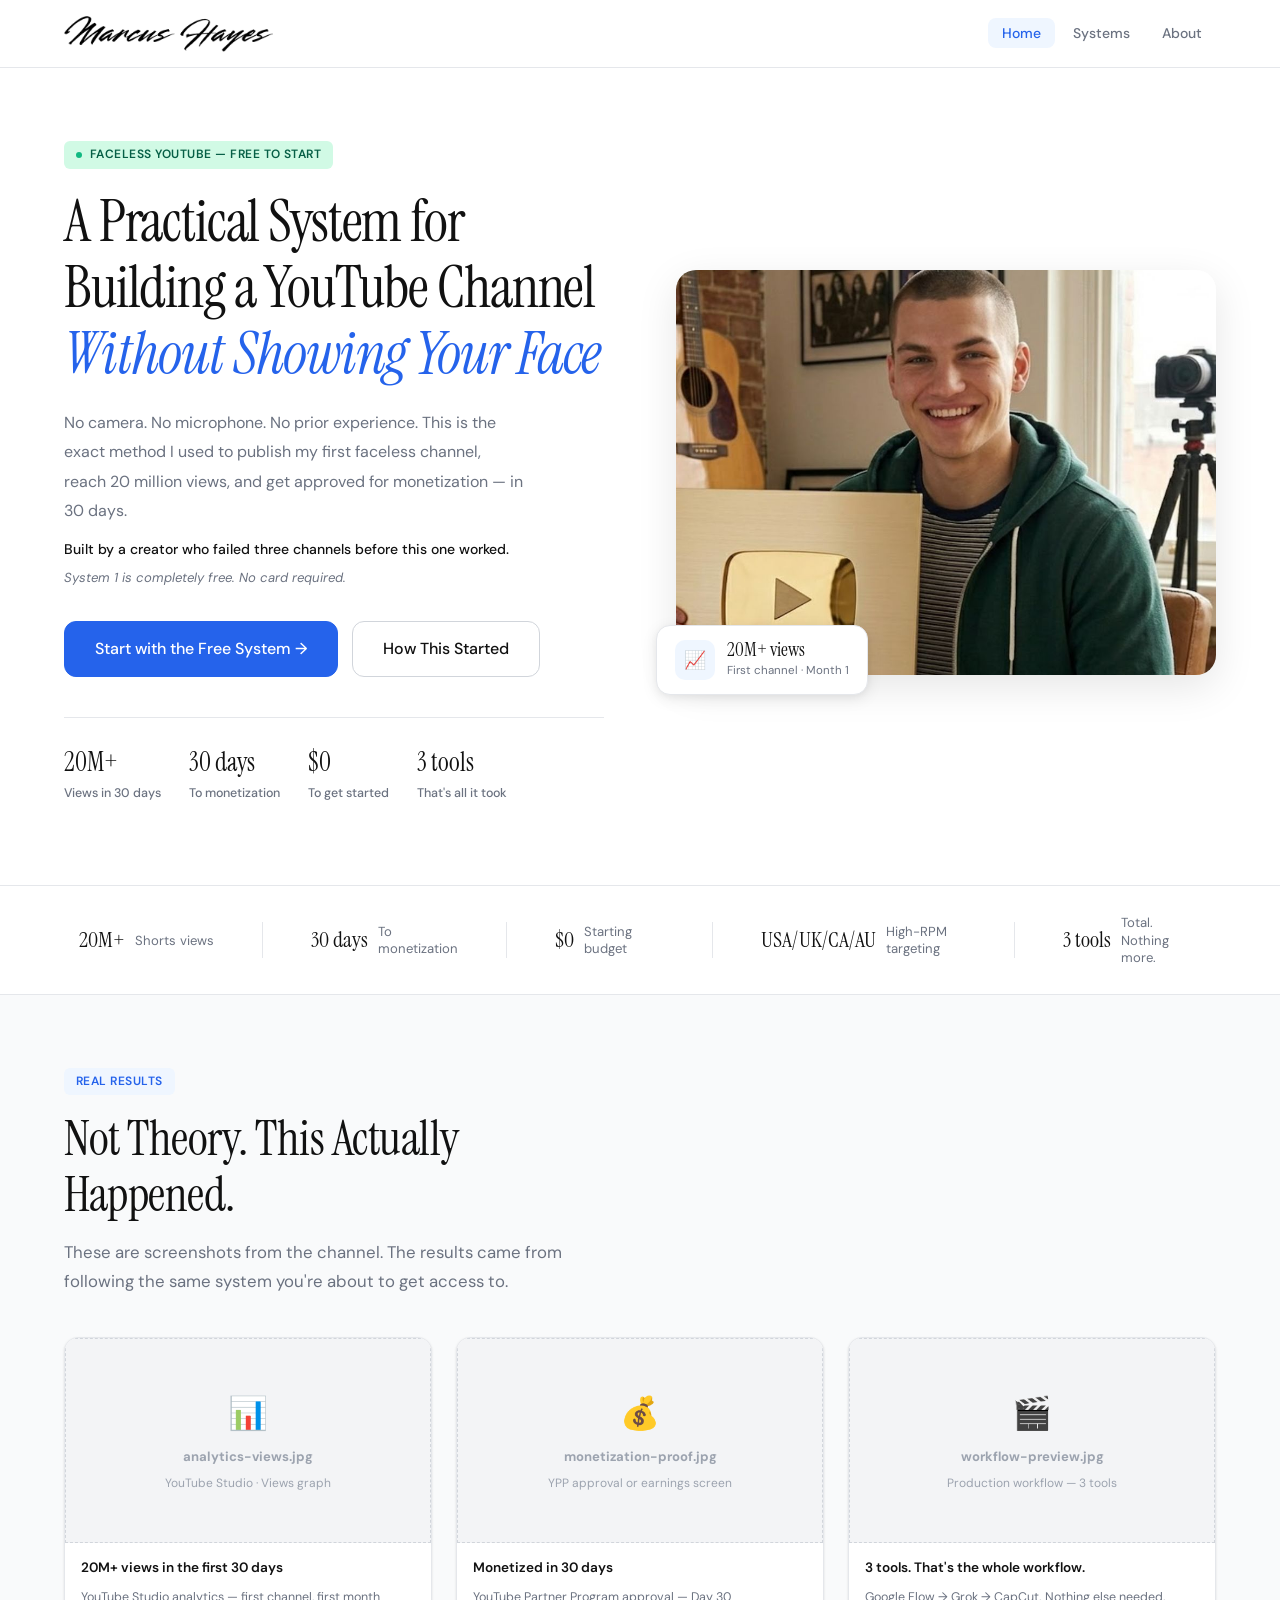
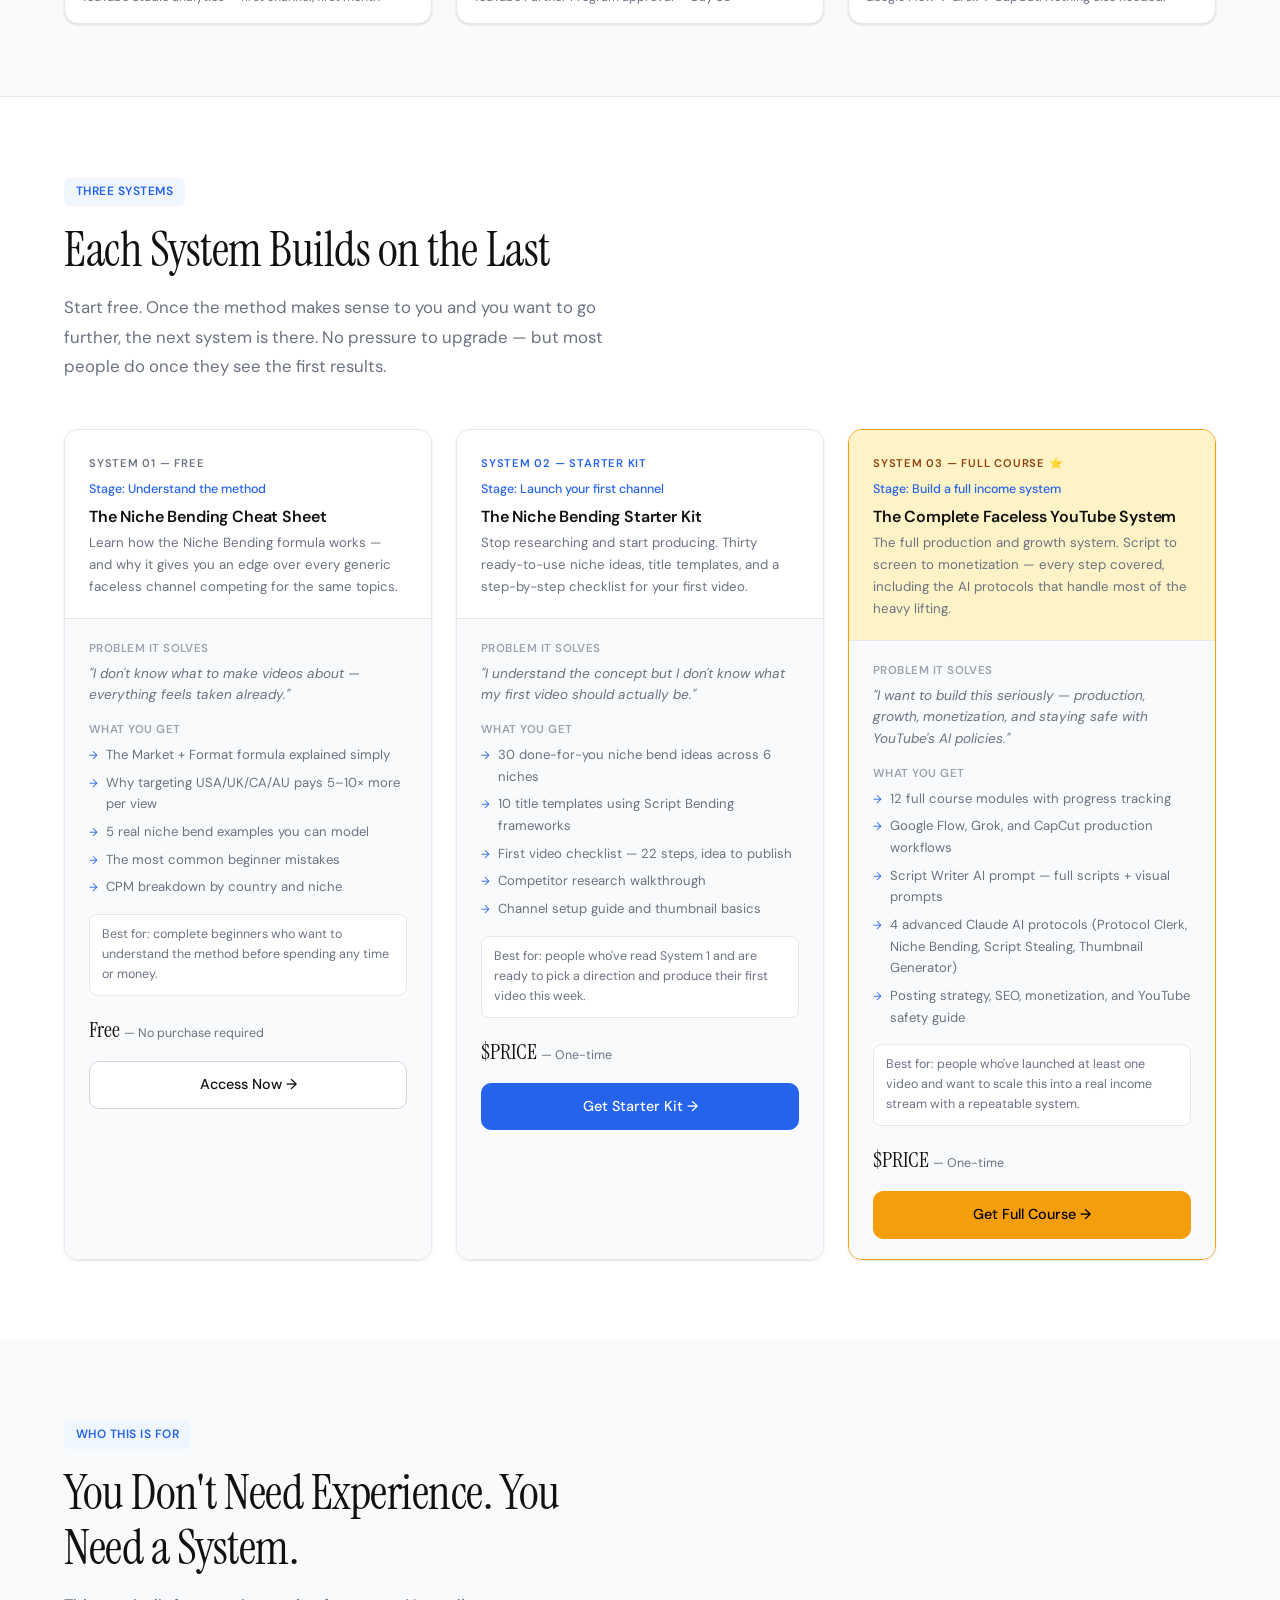
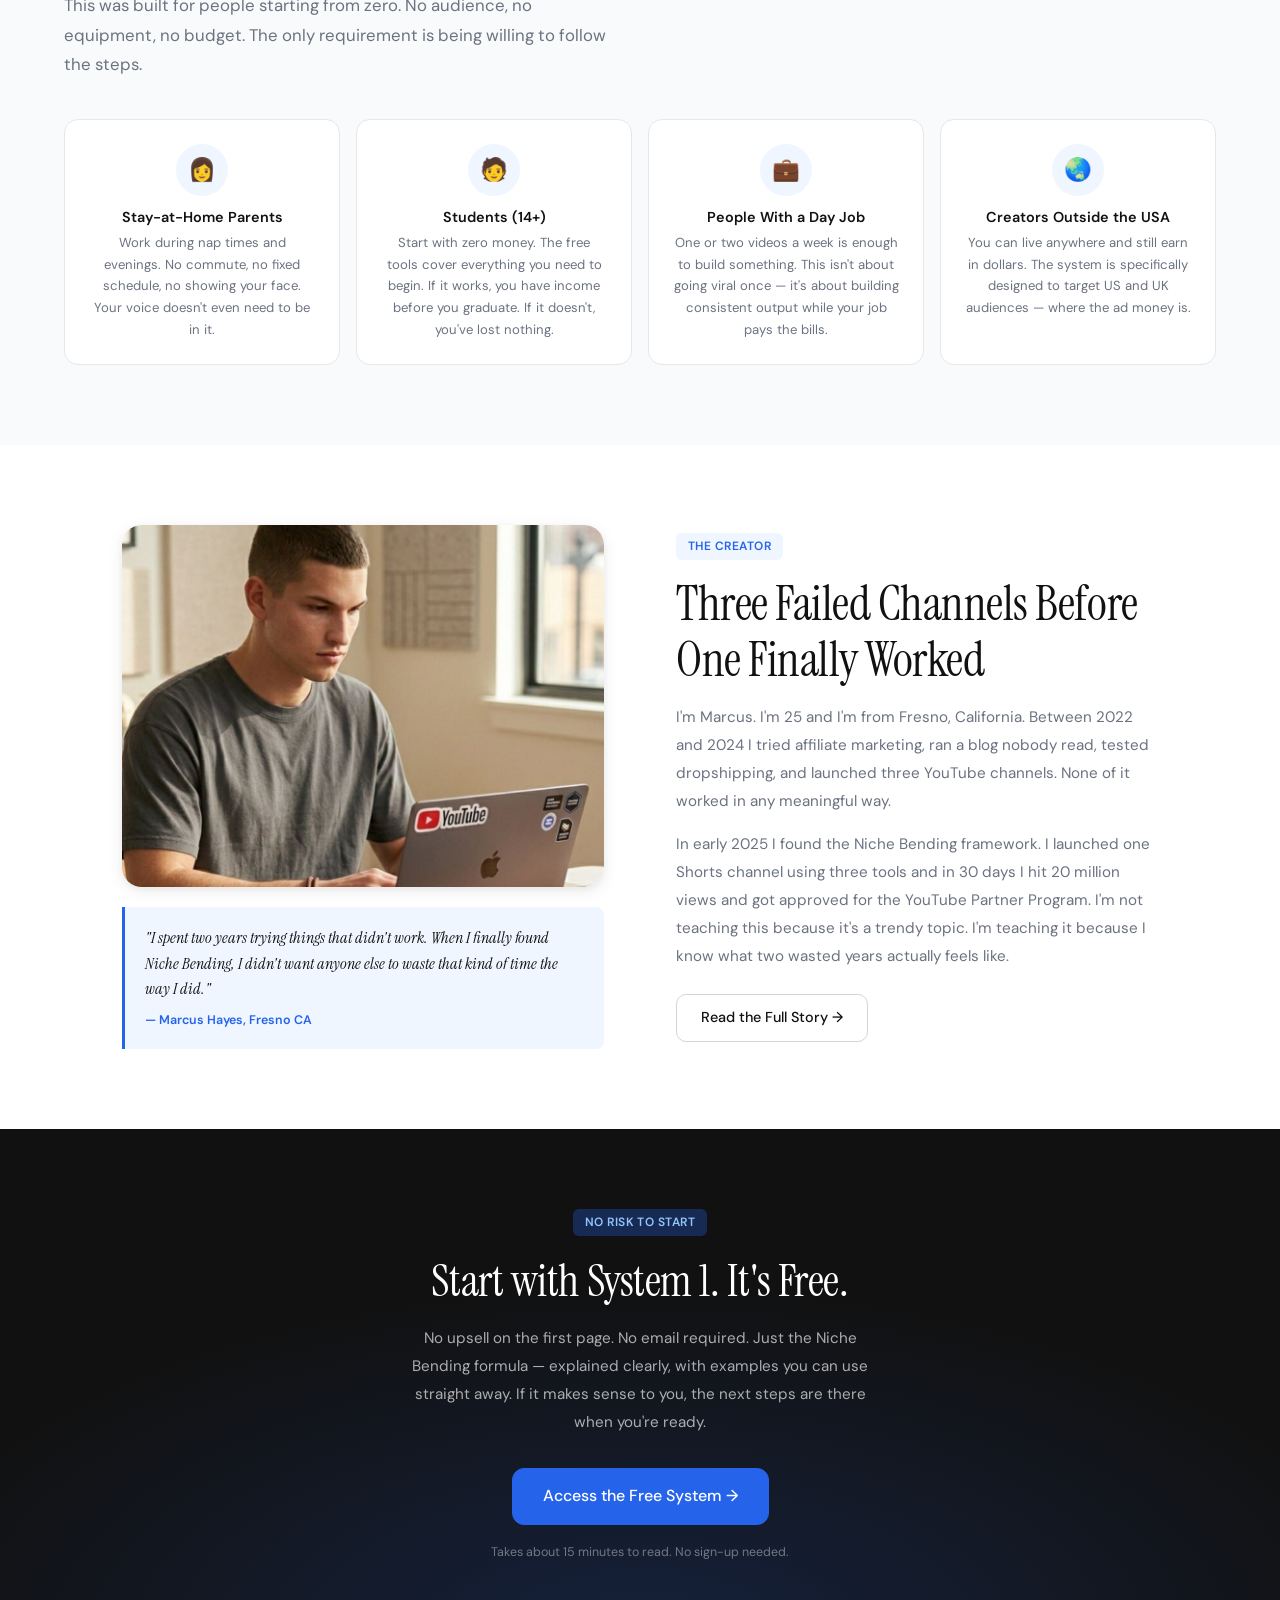
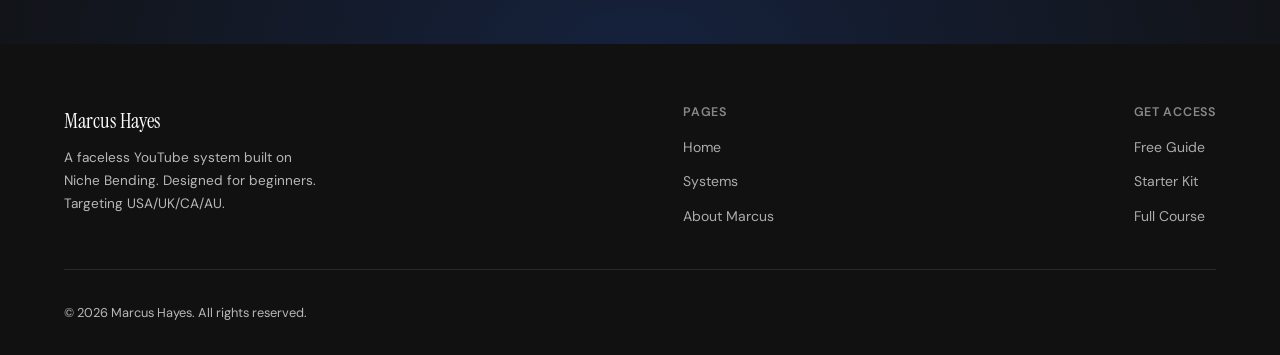
==== commit 47bdef51: "Update index.html" ====
--- a/index.html
+++ b/index.html
@@ -182,7 +182,6 @@
              Show: YouTube Studio views graph — 20M+ views over the first 30-day period.
              Crop tight to the chart. No need to show revenue. -->
         <div class="proof-img img-ph">
-          <img src="assets/images/analytics-views.jpg" alt="YouTube Studio Views graph"/>
           <span style="font-size:2rem">📊</span>
           <strong style="font-size:0.82rem">analytics-views.jpg</strong>
           <span style="font-size:0.75rem;color:var(--muted2)">YouTube Studio · Views graph</span>
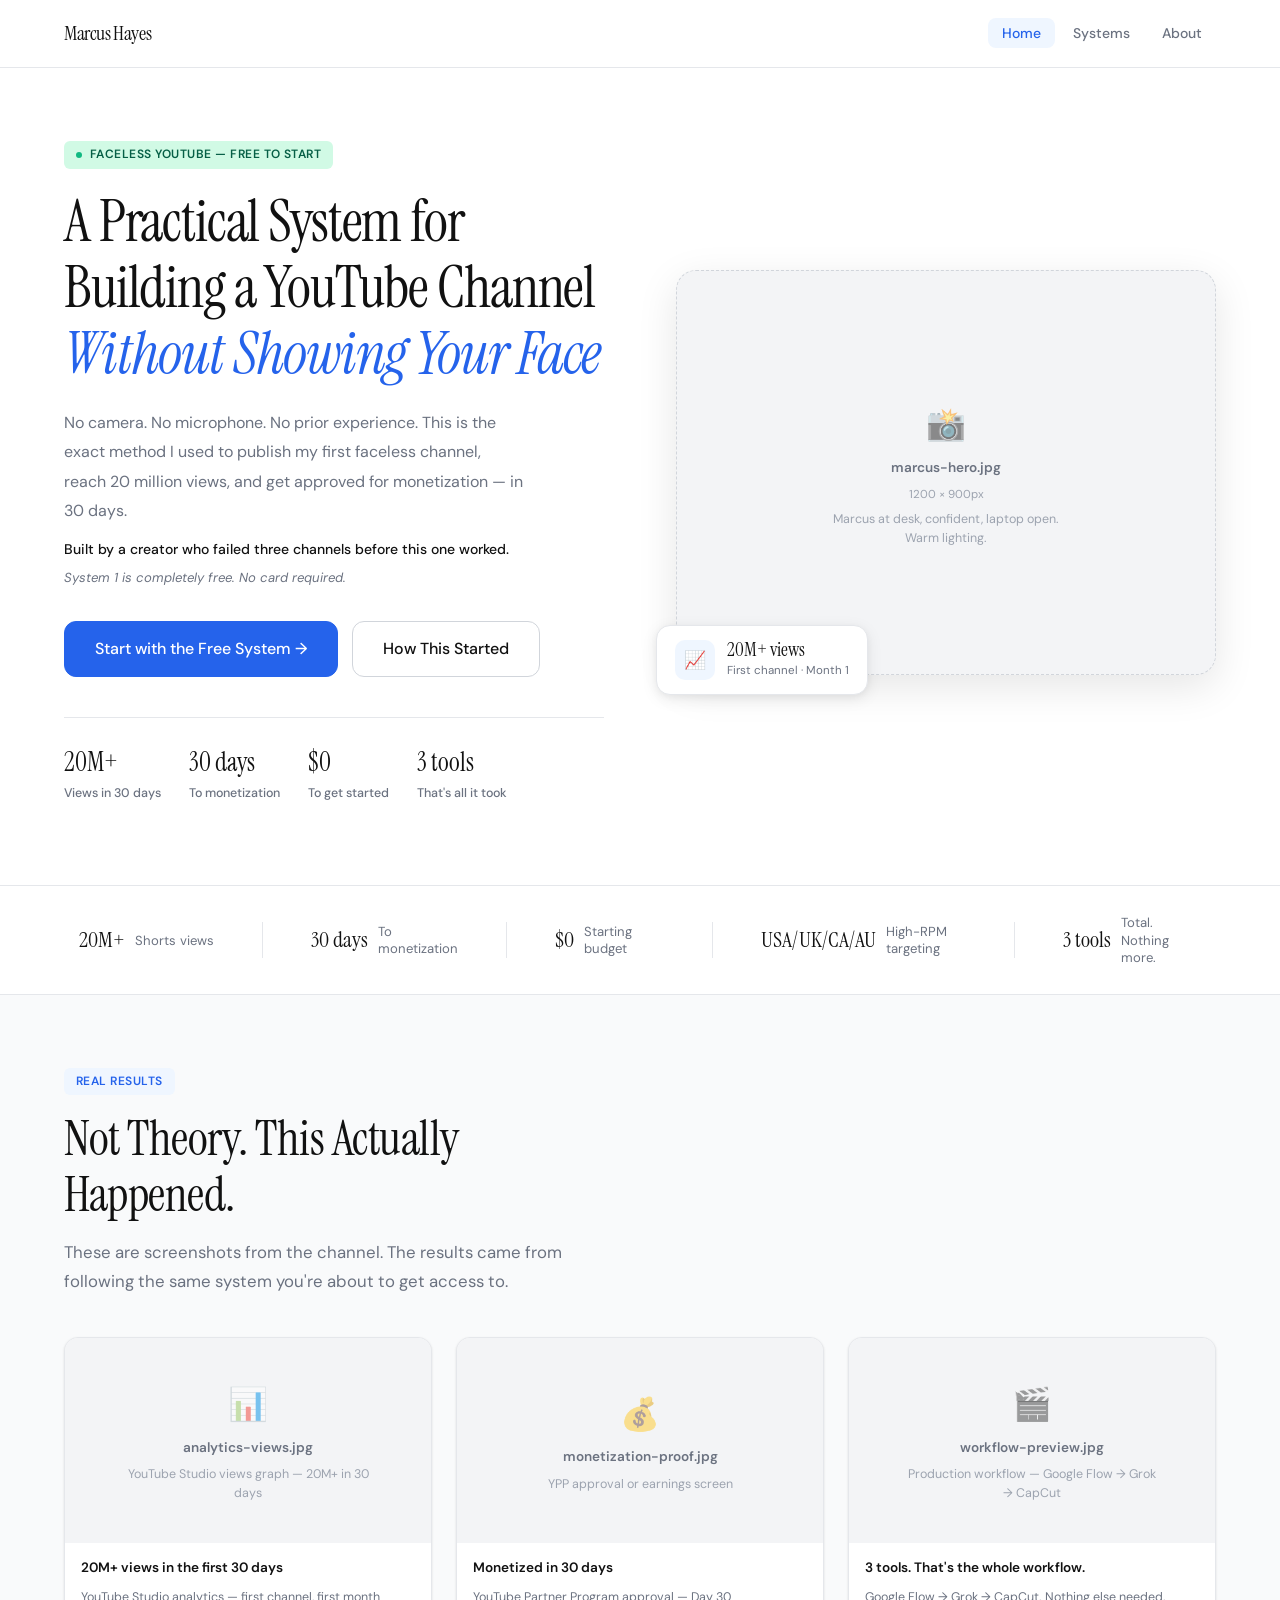
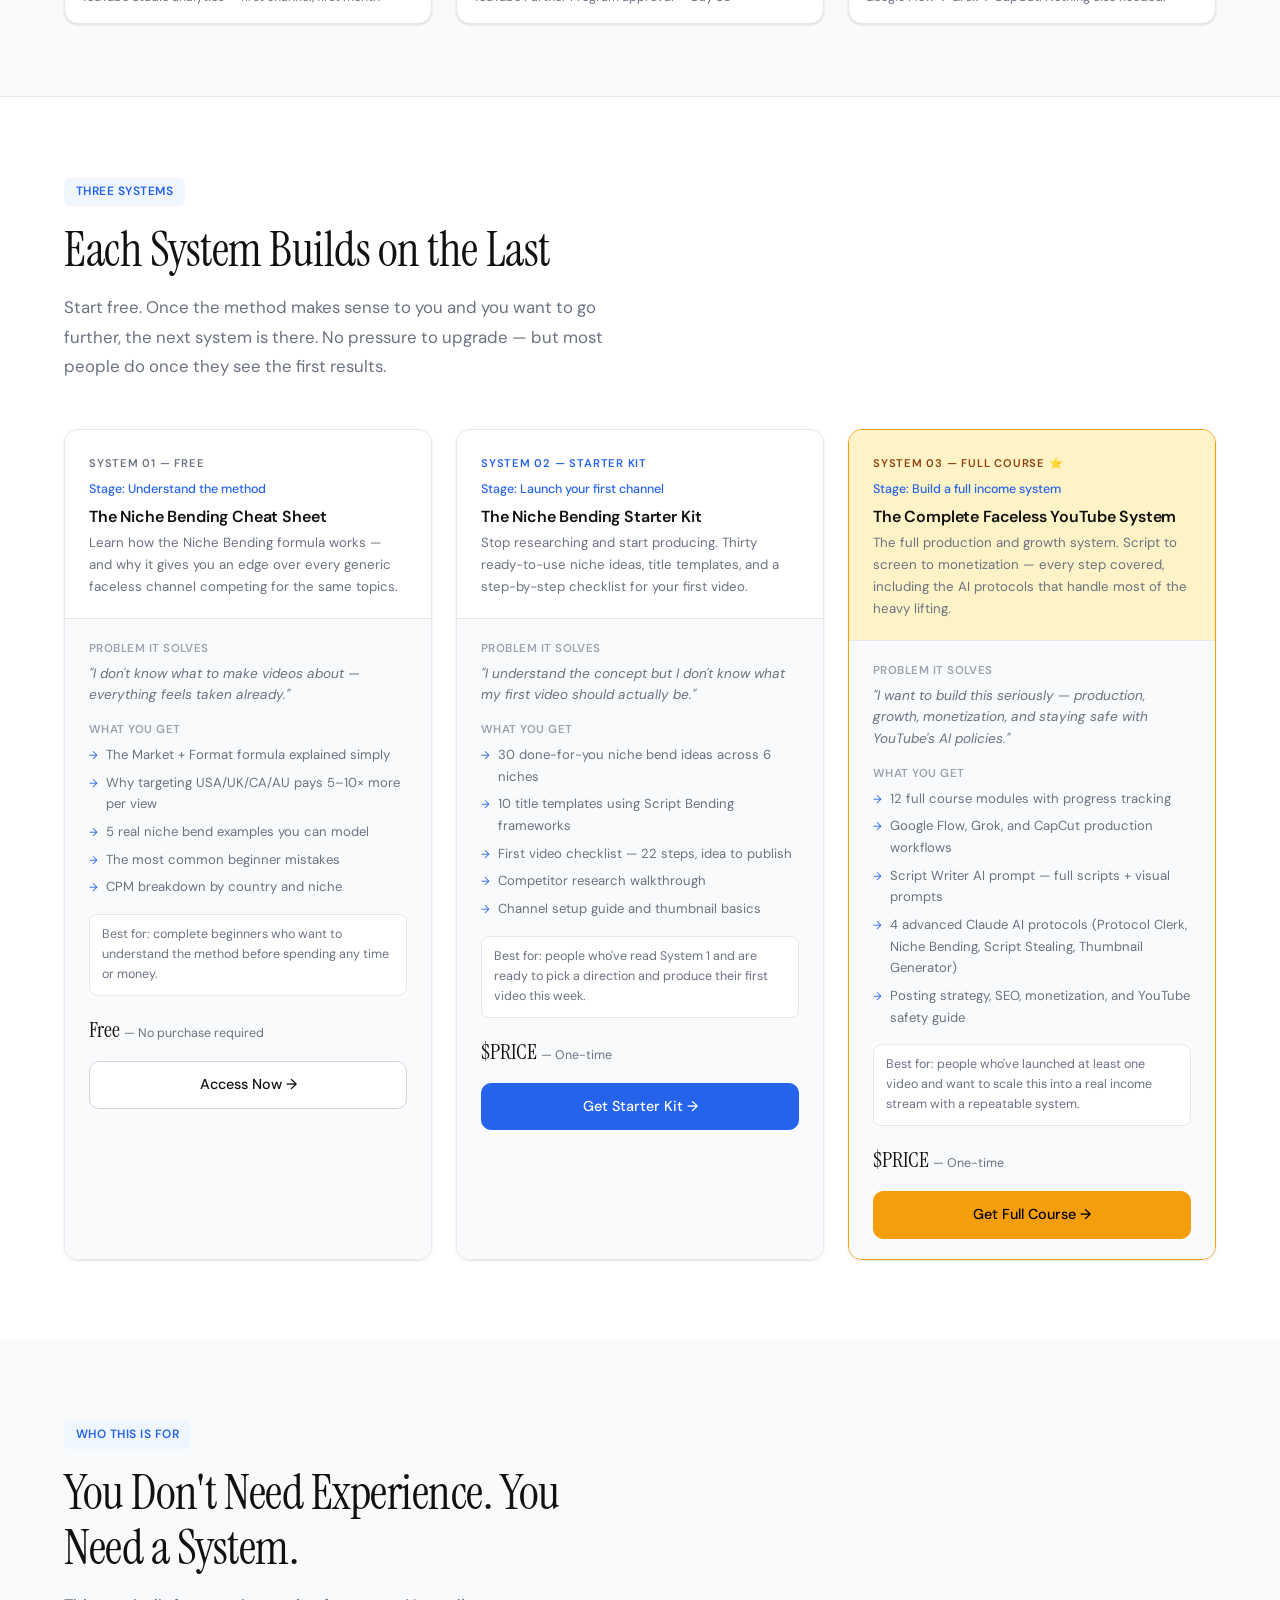
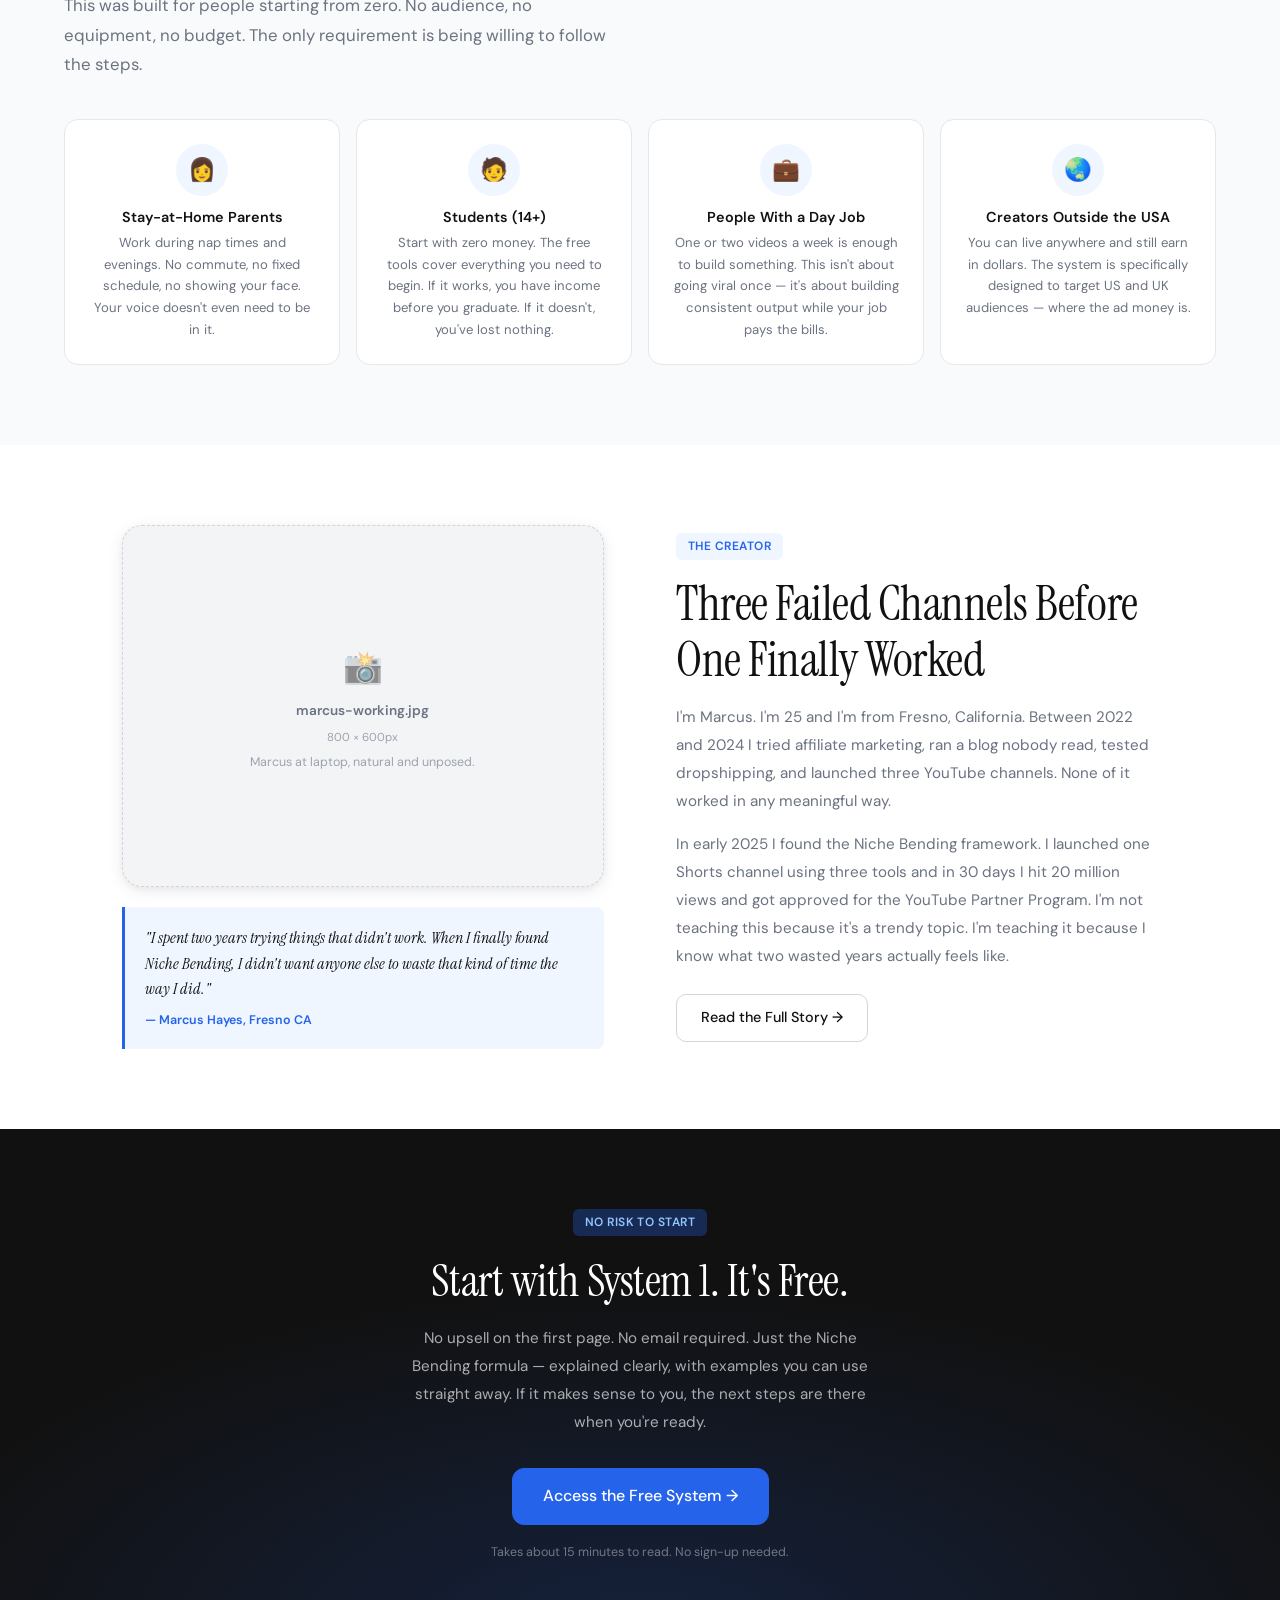
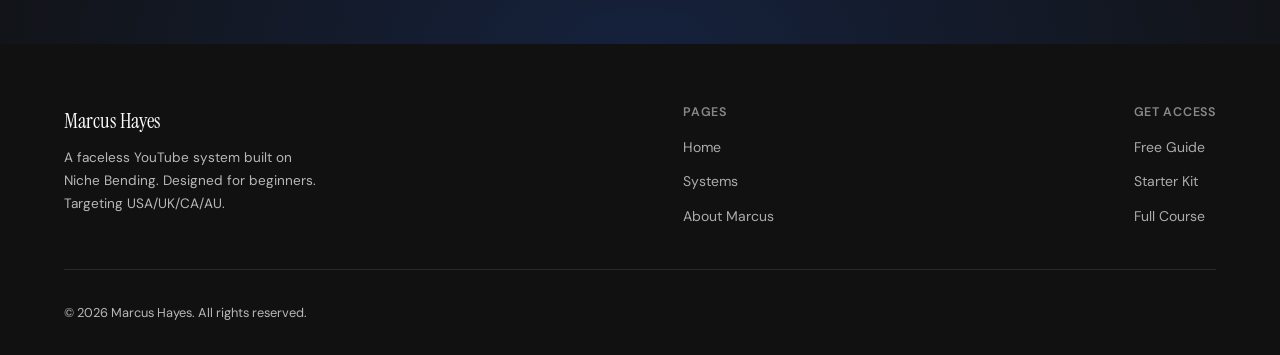
==== commit b2549aac: "Add files via upload" ====
--- a/index.html
+++ b/index.html
@@ -139,11 +139,14 @@
     <div class="hero-img-wrap fade-up">
       <!-- IMAGE: marcus-hero.jpg — Marcus at desk, laptop open, relaxed and confident. Not posed. -->
       <img src="assets/images/marcus-hero.jpg" alt="Marcus Hayes"
+           style="width:100%;height:auto;display:block;border-radius:var(--radius-lg);box-shadow:var(--shadow-lg)"
+           onload="this.nextElementSibling.style.display='none'"
            onerror="this.style.display='none';this.nextElementSibling.style.display='flex'"/>
-      <div class="img-ph" style="display:none;min-height:300px">
-        <span style="font-size:2rem">📸</span>
-        <strong>marcus-hero.jpg</strong>
-        <span style="color:var(--muted2)">See IMAGE_INSTRUCTIONS.txt</span>
+      <div class="img-ph" style="display:none;aspect-ratio:4/3;border-radius:var(--radius-lg)">
+        <span class="ph-icon">📸</span>
+        <span class="ph-name">marcus-hero.jpg</span>
+        <span class="ph-dims">1200 × 900px</span>
+        <span class="ph-desc">Marcus at desk, confident, laptop open. Warm lighting.</span>
       </div>
       <div class="hero-float-card">
         <div class="icon">📈</div>
@@ -178,13 +181,15 @@
     </div>
     <div class="proof-grid">
       <div class="proof-card">
-        <!-- IMAGE: analytics-views.jpg
-             Show: YouTube Studio views graph — 20M+ views over the first 30-day period.
-             Crop tight to the chart. No need to show revenue. -->
-        <div class="proof-img img-ph">
-          <span style="font-size:2rem">📊</span>
-          <strong style="font-size:0.82rem">analytics-views.jpg</strong>
-          <span style="font-size:0.75rem;color:var(--muted2)">YouTube Studio · Views graph</span>
+        <div class="img-wrap aspect-wide" style="border-radius:0">
+          <img src="assets/images/analytics-views.jpg" alt="YouTube analytics — 20M+ views"
+               onload="this.nextElementSibling.style.display='none'"
+               onerror="this.style.display='none';this.nextElementSibling.style.display='flex'"/>
+          <div class="img-ph" style="aspect-ratio:16/9;min-height:160px">
+            <span class="ph-icon">📊</span>
+            <span class="ph-name">analytics-views.jpg</span>
+            <span class="ph-desc">YouTube Studio views graph — 20M+ in 30 days</span>
+          </div>
         </div>
         <div class="proof-caption">
           <strong>20M+ views in the first 30 days</strong>
@@ -192,13 +197,15 @@
         </div>
       </div>
       <div class="proof-card">
-        <!-- IMAGE: monetization-proof.jpg
-             Show: YouTube Studio YPP approval screen or earnings dashboard.
-             You can blur specific dollar amounts if preferred. -->
-        <div class="proof-img img-ph">
-          <span style="font-size:2rem">💰</span>
-          <strong style="font-size:0.82rem">monetization-proof.jpg</strong>
-          <span style="font-size:0.75rem;color:var(--muted2)">YPP approval or earnings screen</span>
+        <div class="img-wrap aspect-wide" style="border-radius:0">
+          <img src="assets/images/monetization-proof.jpg" alt="YPP approval"
+               onload="this.nextElementSibling.style.display='none'"
+               onerror="this.style.display='none';this.nextElementSibling.style.display='flex'"/>
+          <div class="img-ph" style="aspect-ratio:16/9;min-height:160px">
+            <span class="ph-icon">💰</span>
+            <span class="ph-name">monetization-proof.jpg</span>
+            <span class="ph-desc">YPP approval or earnings screen</span>
+          </div>
         </div>
         <div class="proof-caption">
           <strong>Monetized in 30 days</strong>
@@ -206,13 +213,15 @@
         </div>
       </div>
       <div class="proof-card">
-        <!-- IMAGE: workflow-preview.jpg
-             Show: CapCut desktop timeline open with a video project visible,
-             or a split-screen showing Google Flow + Grok + CapCut side by side. -->
-        <div class="proof-img img-ph">
-          <span style="font-size:2rem">🎬</span>
-          <strong style="font-size:0.82rem">workflow-preview.jpg</strong>
-          <span style="font-size:0.75rem;color:var(--muted2)">Production workflow — 3 tools</span>
+        <div class="img-wrap aspect-wide" style="border-radius:0">
+          <img src="assets/images/workflow-preview.jpg" alt="Production workflow"
+               onload="this.nextElementSibling.style.display='none'"
+               onerror="this.style.display='none';this.nextElementSibling.style.display='flex'"/>
+          <div class="img-ph" style="aspect-ratio:16/9;min-height:160px">
+            <span class="ph-icon">🎬</span>
+            <span class="ph-name">workflow-preview.jpg</span>
+            <span class="ph-desc">Production workflow — Google Flow → Grok → CapCut</span>
+          </div>
         </div>
         <div class="proof-caption">
           <strong>3 tools. That's the whole workflow.</strong>
@@ -348,9 +357,14 @@
     <div class="fade-up">
       <!-- IMAGE: marcus-working.jpg — Marcus at laptop, natural and unposed. Coffee shop or home desk. -->
       <img src="assets/images/marcus-working.jpg" alt="Marcus working"
+           style="width:100%;height:auto;display:block;border-radius:var(--radius-lg);box-shadow:var(--shadow-md)"
+           onload="this.nextElementSibling.style.display='none'"
            onerror="this.style.display='none';this.nextElementSibling.style.display='flex'"/>
-      <div class="img-ph" style="display:none;min-height:260px">
-        <span style="font-size:2rem">📸</span><strong>marcus-working.jpg</strong>
+      <div class="img-ph" style="display:none;aspect-ratio:4/3;border-radius:var(--radius-lg)">
+        <span class="ph-icon">📸</span>
+        <span class="ph-name">marcus-working.jpg</span>
+        <span class="ph-dims">800 × 600px</span>
+        <span class="ph-desc">Marcus at laptop, natural and unposed.</span>
       </div>
       <div class="pull-quote">
         <p>"I spent two years trying things that didn't work. When I finally found Niche Bending, I didn't want anyone else to waste that kind of time the way I did."</p>
--- a/assets/css/style.css
+++ b/assets/css/style.css
@@ -334,3 +334,40 @@
   .pci-header { flex-direction: column; }
   .key-row { flex-direction: column; }
 }
+
+/* ── UNIVERSAL IMAGE + PLACEHOLDER PATTERN ── */
+/* Wrapper holds the img and img-ph as siblings.
+   img-ph auto-hides when real image loads via onerror/onload pattern. */
+.img-wrap {
+  position: relative;
+  width: 100%;
+  border-radius: var(--radius);
+  overflow: hidden;
+  background: var(--bg2);
+}
+
+.img-wrap img {
+  width: 100%;
+  height: auto;
+  display: block;
+  border-radius: var(--radius);
+  /* contain instead of cover — no cropping, full photo visible */
+  object-fit: contain;
+}
+
+/* When the img-wrap has a fixed aspect ratio, use cover for hero/teaser photos
+   but contain for proof screenshots (which shouldn't be cropped) */
+.img-wrap.aspect-hero img    { aspect-ratio: 4/3;  object-fit: cover; }
+.img-wrap.aspect-wide img    { aspect-ratio: 16/9; object-fit: contain; background: var(--bg2); }
+.img-wrap.aspect-portrait img{ aspect-ratio: 3/4;  object-fit: cover; }
+.img-wrap.aspect-proof img   { width: 100%; height: auto; object-fit: contain; }
+
+/* img-ph inside img-wrap is hidden by default — shown only when img fails */
+.img-wrap .img-ph {
+  display: none;
+  border-radius: 0;
+  border: none;
+  width: 100%;
+}
+
+/* When img errors, JS sets img display:none and shows img-ph */
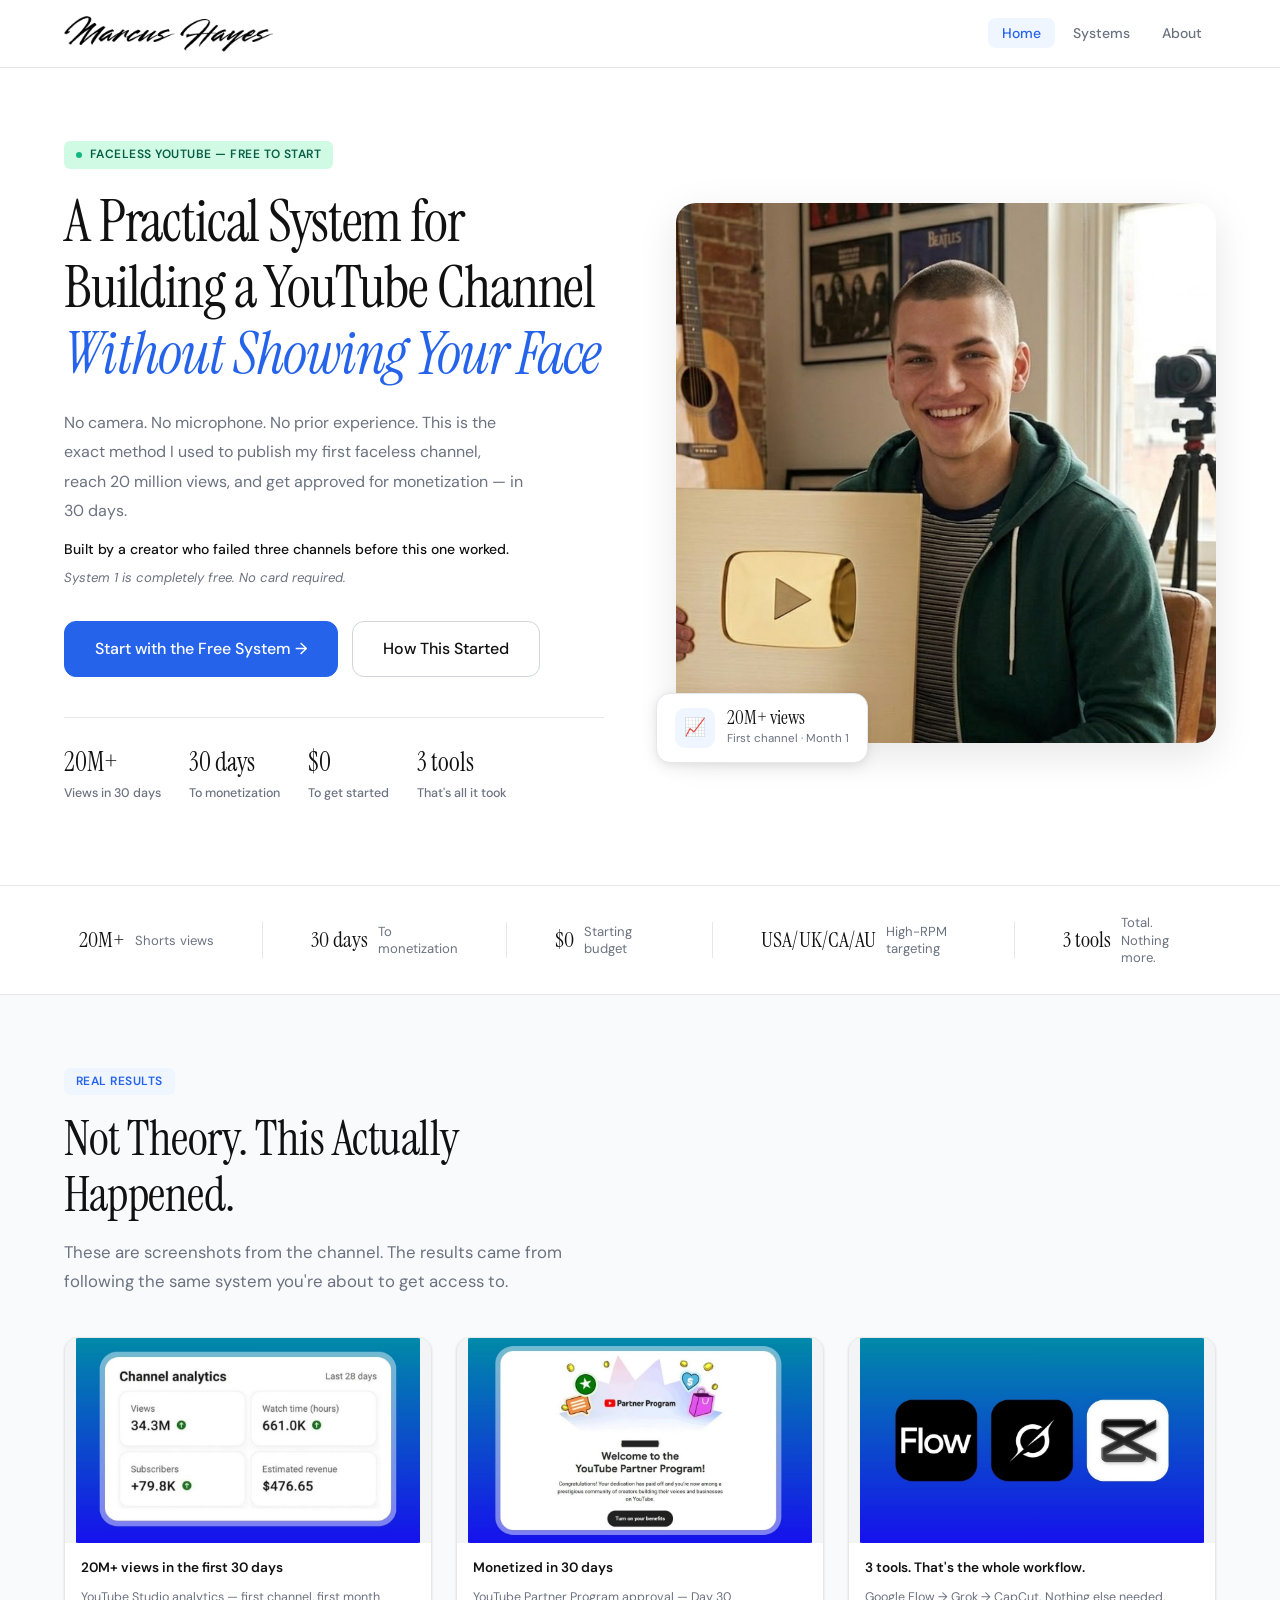
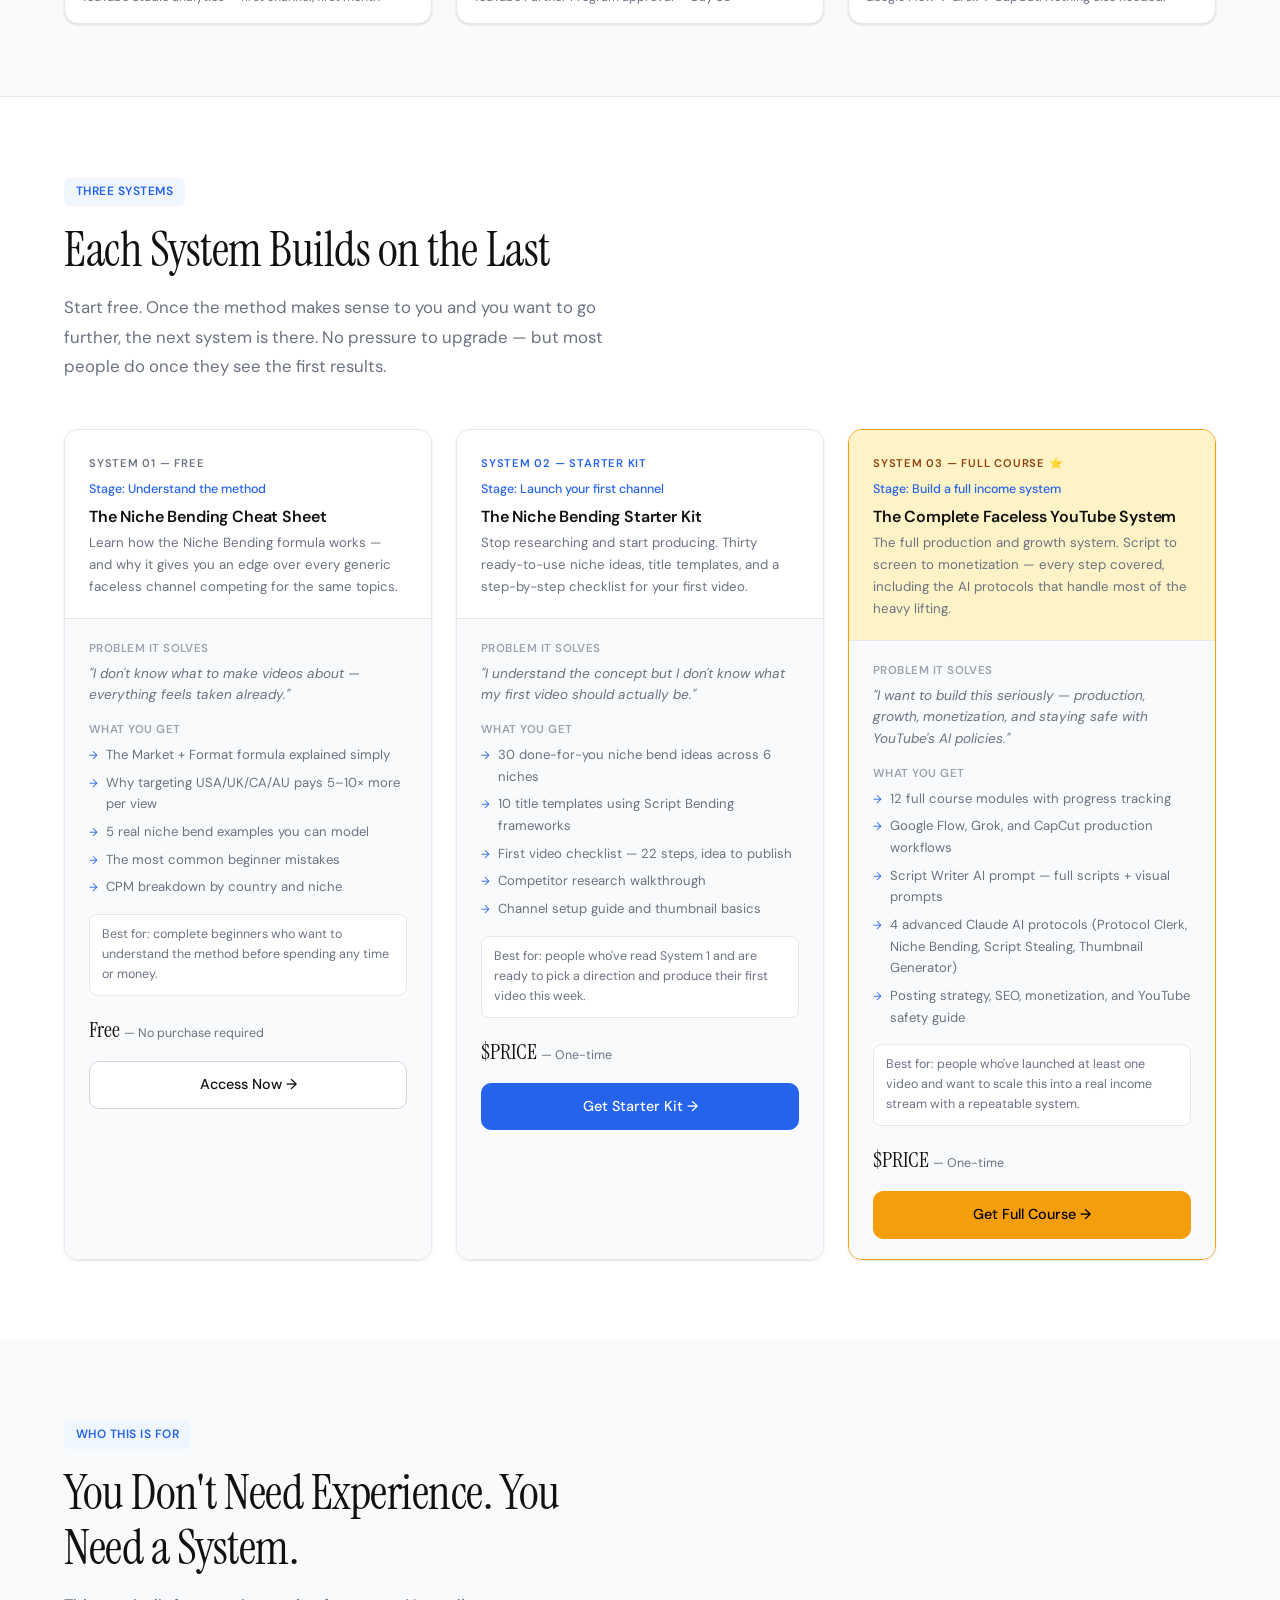
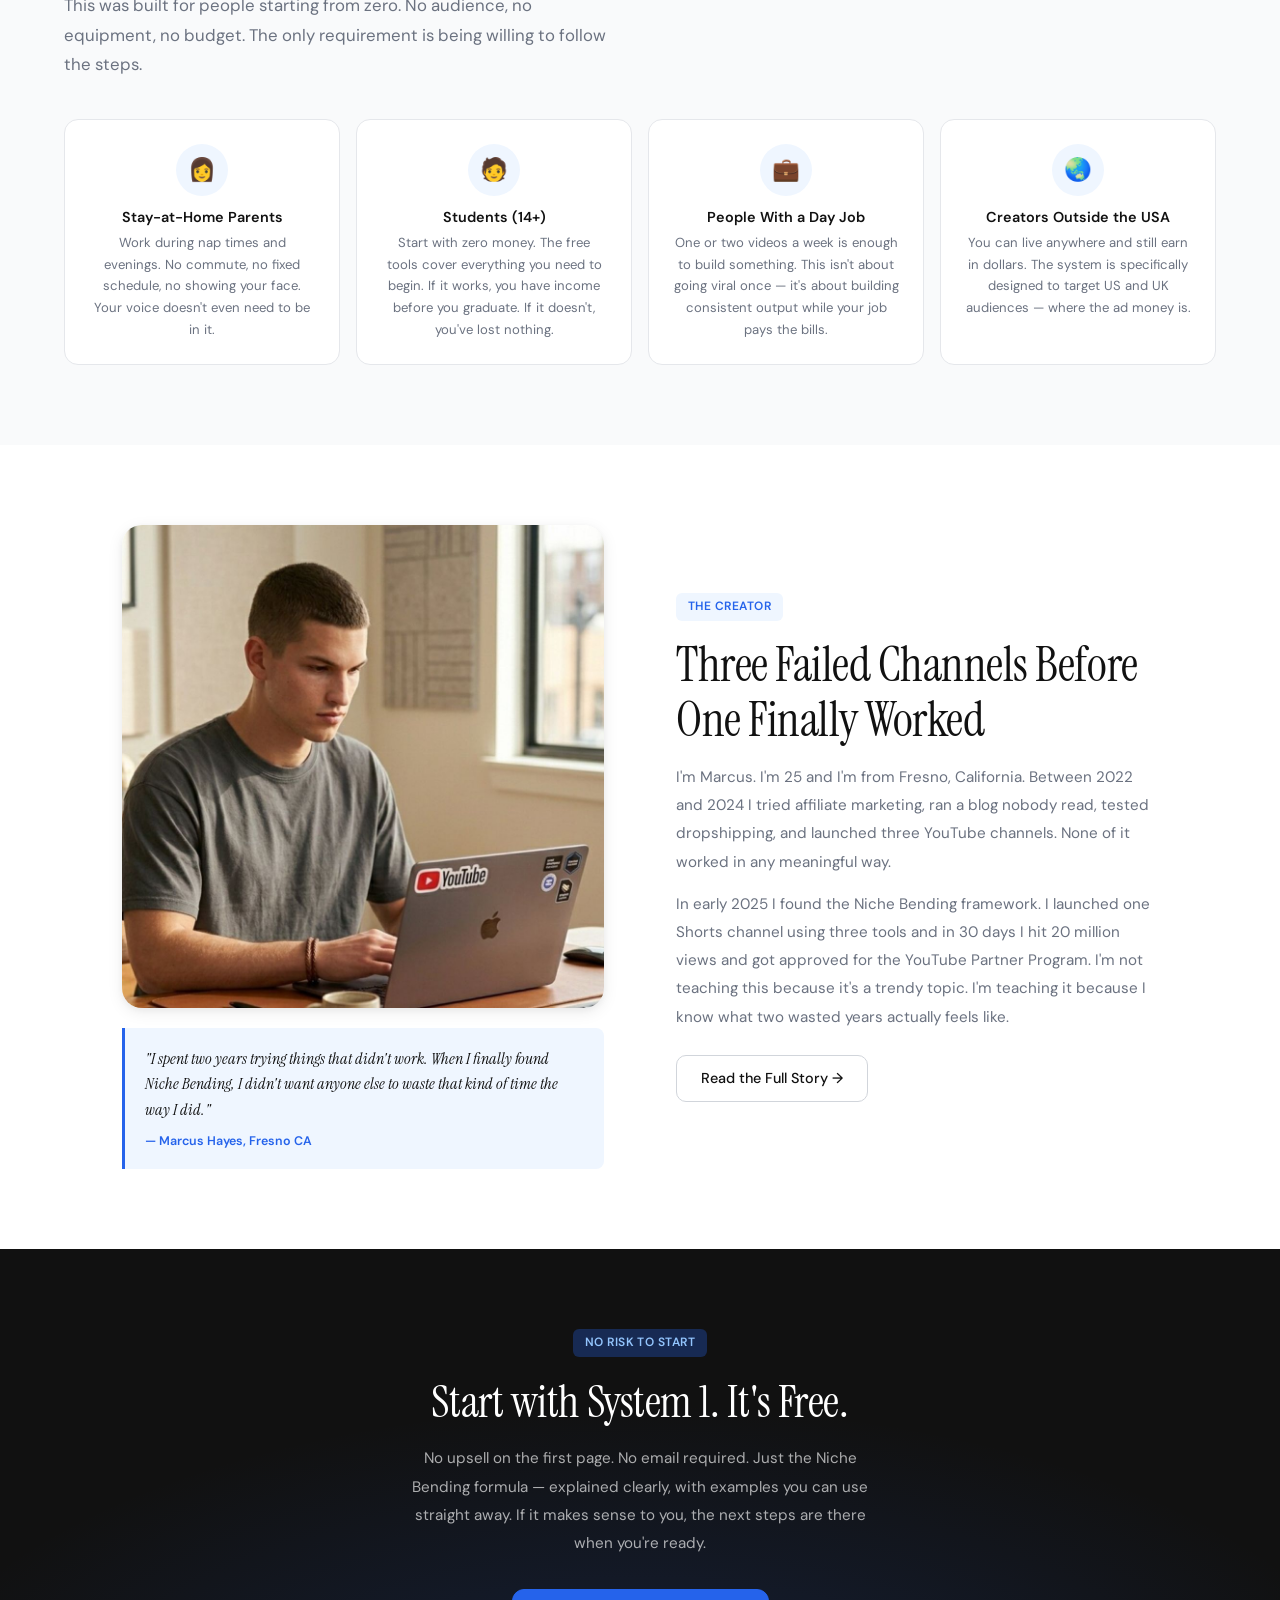
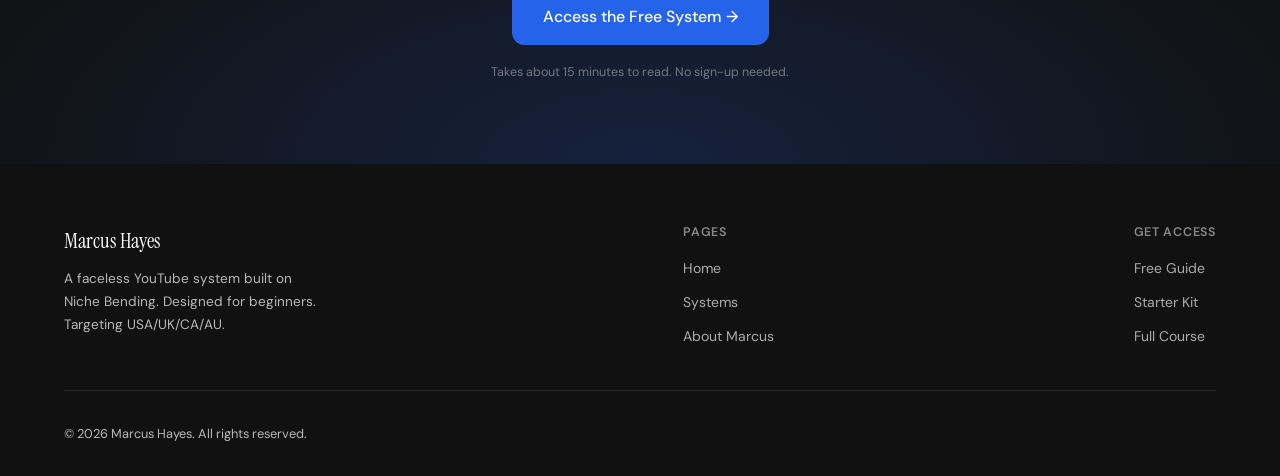
==== commit 8916a8b1: "Update index.html" ====
--- a/index.html
+++ b/index.html
@@ -22,7 +22,7 @@
 .proof-stat .num{font-family:'Instrument Serif',serif;font-size:1.6rem;color:var(--text);display:block;line-height:1;margin-bottom:3px;}
 .proof-stat .lbl{font-size:0.78rem;color:var(--muted);font-weight:500;}
 .hero-img-wrap{position:relative;}
-.hero-img-wrap img,.hero-img-wrap .img-ph{width:100%;aspect-ratio:4/3;object-fit:cover;border-radius:var(--radius-lg);box-shadow:var(--shadow-lg);}
+.hero-img-wrap img,.hero-img-wrap .img-ph{width:100%;object-fit:cover;border-radius:var(--radius-lg);box-shadow:var(--shadow-lg);}
 .hero-float-card{position:absolute;bottom:-20px;left:-20px;background:var(--white);border:1px solid var(--border);border-radius:var(--radius);padding:14px 18px;box-shadow:var(--shadow-md);display:flex;align-items:center;gap:12px;}
 .hero-float-card .icon{width:40px;height:40px;border-radius:10px;background:var(--blue-light);display:flex;align-items:center;justify-content:center;font-size:1.1rem;flex-shrink:0;}
 .hero-float-card .val{font-family:'Instrument Serif',serif;font-size:1.2rem;color:var(--text);line-height:1;}
@@ -36,7 +36,7 @@
 .proof-section{background:var(--bg);border-bottom:1px solid var(--border);padding:72px 5%;}
 .proof-grid{display:grid;grid-template-columns:repeat(3,1fr);gap:24px;margin-top:40px;}
 .proof-card{background:var(--white);border:1px solid var(--border);border-radius:var(--radius);overflow:hidden;box-shadow:var(--shadow);}
-.proof-card .proof-img{width:100%;aspect-ratio:16/9;object-fit:cover;}
+.proof-card .proof-img{width:100%;object-fit:cover;}
 .proof-card .proof-img.img-ph{min-height:160px;border-radius:0;}
 .proof-caption{padding:14px 16px;}
 .proof-caption strong{font-size:0.85rem;font-weight:600;display:block;margin-bottom:3px;}
@@ -68,7 +68,7 @@
 .for-card h4{font-size:0.9rem;margin-bottom:5px;text-align:center;}
 .for-card p{font-size:0.82rem;color:var(--muted);line-height:1.65;text-align:center;}
 .teaser-grid{display:grid;grid-template-columns:1fr 1fr;gap:72px;align-items:center;max-width:1200px;margin:0 auto;}
-.teaser-grid img,.teaser-grid .img-ph{width:100%;aspect-ratio:4/3;object-fit:cover;border-radius:var(--radius-lg);box-shadow:var(--shadow-md);}
+.teaser-grid img,.teaser-grid .img-ph{width:100%;object-fit:cover;border-radius:var(--radius-lg);box-shadow:var(--shadow-md);}
 .pull-quote{margin-top:20px;padding:18px 20px;background:var(--blue-light);border-left:3px solid var(--blue);border-radius:0 var(--radius-sm) var(--radius-sm) 0;}
 .pull-quote p{font-family:'Instrument Serif',serif;font-style:italic;font-size:1rem;color:var(--text);line-height:1.6;}
 .pull-quote cite{display:block;margin-top:8px;font-size:0.78rem;color:var(--blue);font-style:normal;font-weight:600;}
@@ -142,7 +142,7 @@
            style="width:100%;height:auto;display:block;border-radius:var(--radius-lg);box-shadow:var(--shadow-lg)"
            onload="this.nextElementSibling.style.display='none'"
            onerror="this.style.display='none';this.nextElementSibling.style.display='flex'"/>
-      <div class="img-ph" style="display:none;aspect-ratio:4/3;border-radius:var(--radius-lg)">
+      <div class="img-ph" style="display:none;border-radius:var(--radius-lg)">
         <span class="ph-icon">📸</span>
         <span class="ph-name">marcus-hero.jpg</span>
         <span class="ph-dims">1200 × 900px</span>
@@ -185,7 +185,7 @@
           <img src="assets/images/analytics-views.jpg" alt="YouTube analytics — 20M+ views"
                onload="this.nextElementSibling.style.display='none'"
                onerror="this.style.display='none';this.nextElementSibling.style.display='flex'"/>
-          <div class="img-ph" style="aspect-ratio:16/9;min-height:160px">
+          <div class="img-ph" style="min-height:160px">
             <span class="ph-icon">📊</span>
             <span class="ph-name">analytics-views.jpg</span>
             <span class="ph-desc">YouTube Studio views graph — 20M+ in 30 days</span>
@@ -201,7 +201,7 @@
           <img src="assets/images/monetization-proof.jpg" alt="YPP approval"
                onload="this.nextElementSibling.style.display='none'"
                onerror="this.style.display='none';this.nextElementSibling.style.display='flex'"/>
-          <div class="img-ph" style="aspect-ratio:16/9;min-height:160px">
+          <div class="img-ph" style="min-height:160px">
             <span class="ph-icon">💰</span>
             <span class="ph-name">monetization-proof.jpg</span>
             <span class="ph-desc">YPP approval or earnings screen</span>
@@ -217,7 +217,7 @@
           <img src="assets/images/workflow-preview.jpg" alt="Production workflow"
                onload="this.nextElementSibling.style.display='none'"
                onerror="this.style.display='none';this.nextElementSibling.style.display='flex'"/>
-          <div class="img-ph" style="aspect-ratio:16/9;min-height:160px">
+          <div class="img-ph" style="min-height:160px">
             <span class="ph-icon">🎬</span>
             <span class="ph-name">workflow-preview.jpg</span>
             <span class="ph-desc">Production workflow — Google Flow → Grok → CapCut</span>
@@ -360,7 +360,7 @@
            style="width:100%;height:auto;display:block;border-radius:var(--radius-lg);box-shadow:var(--shadow-md)"
            onload="this.nextElementSibling.style.display='none'"
            onerror="this.style.display='none';this.nextElementSibling.style.display='flex'"/>
-      <div class="img-ph" style="display:none;aspect-ratio:4/3;border-radius:var(--radius-lg)">
+      <div class="img-ph" style="display:none;border-radius:var(--radius-lg)">
         <span class="ph-icon">📸</span>
         <span class="ph-name">marcus-working.jpg</span>
         <span class="ph-dims">800 × 600px</span>
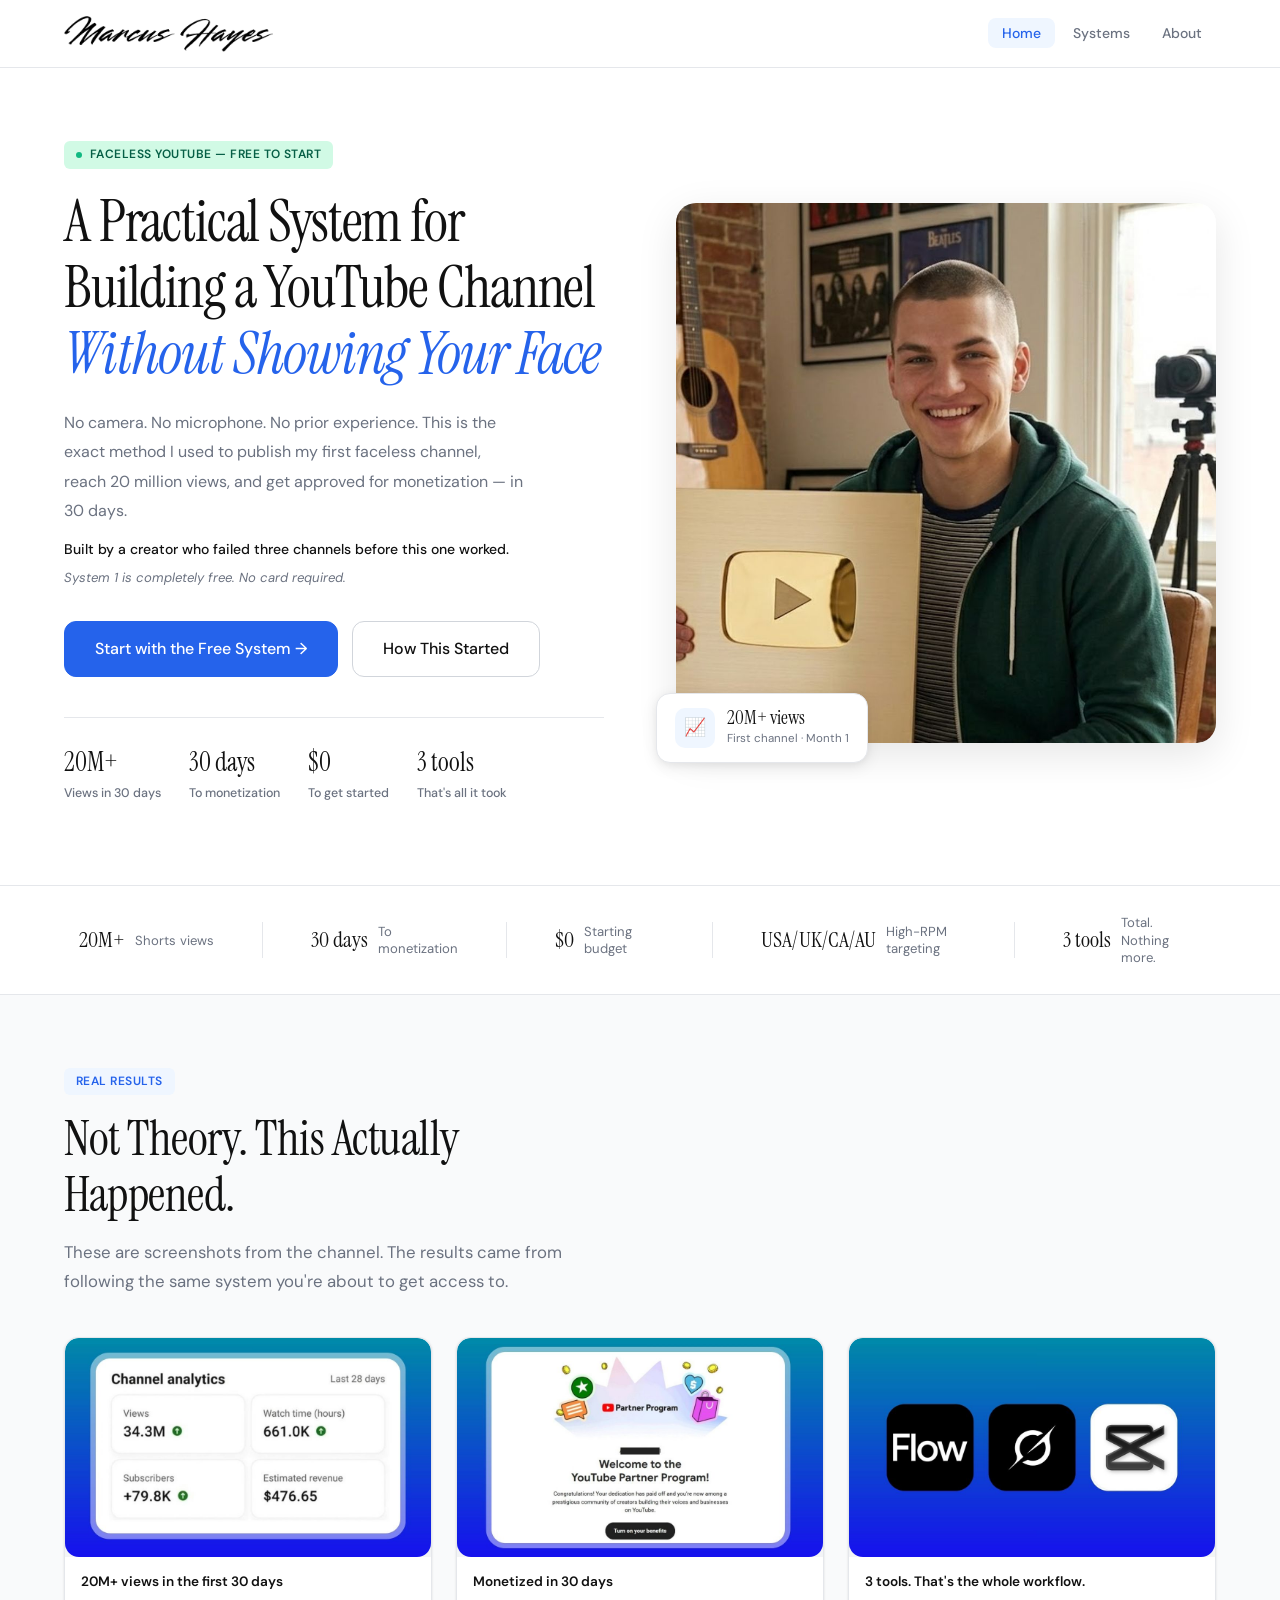
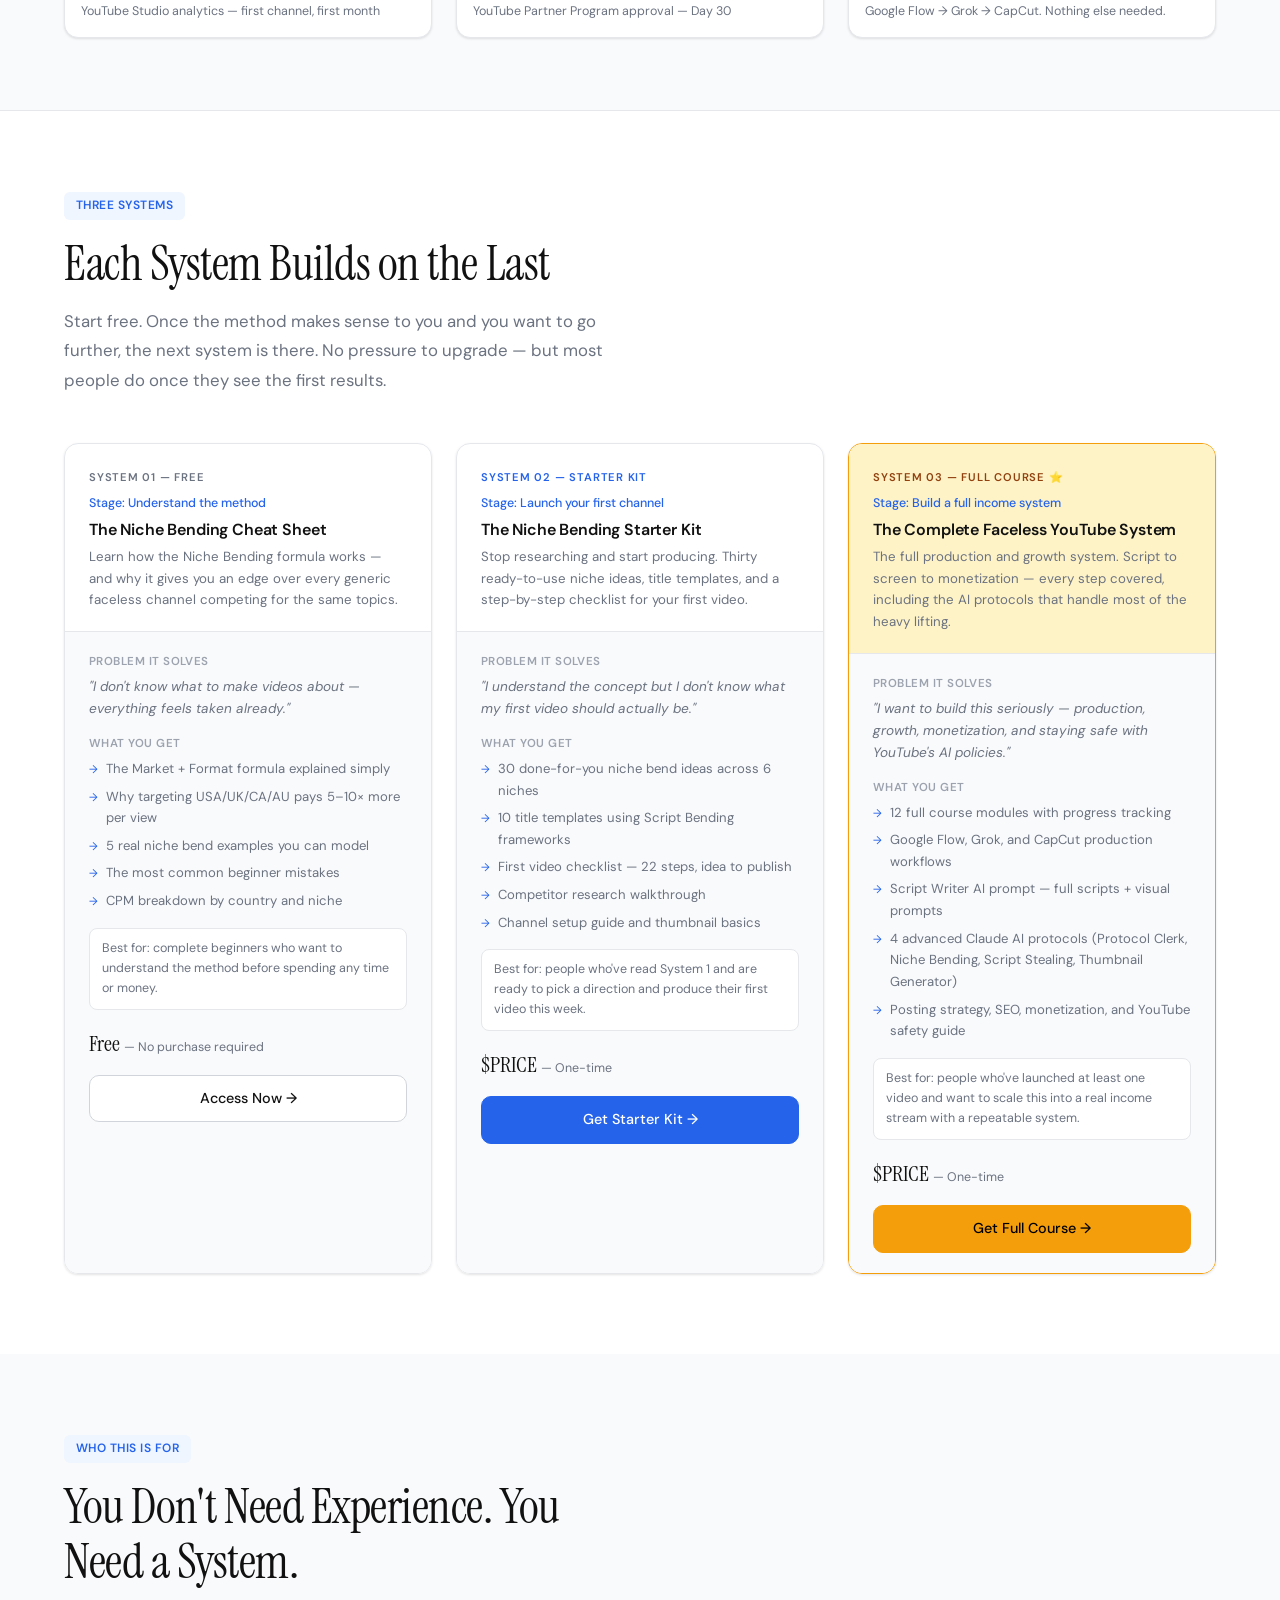
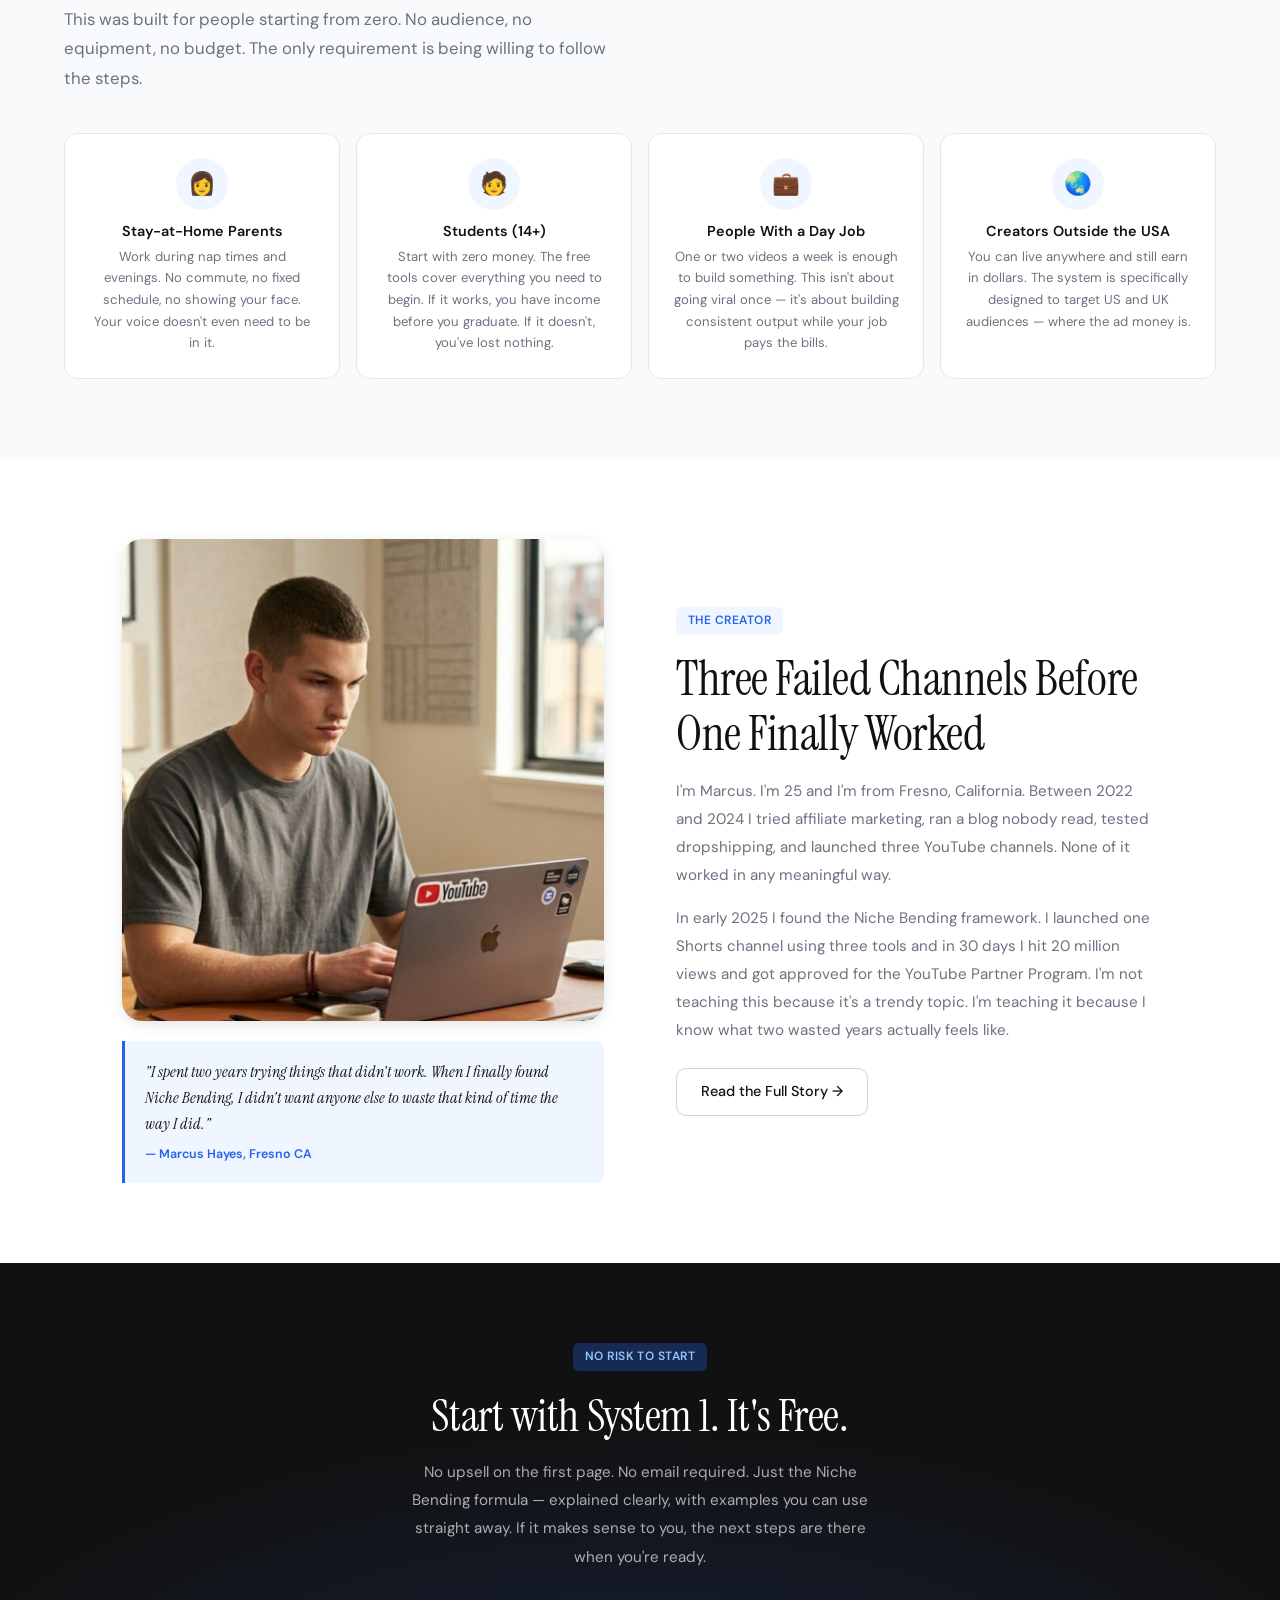
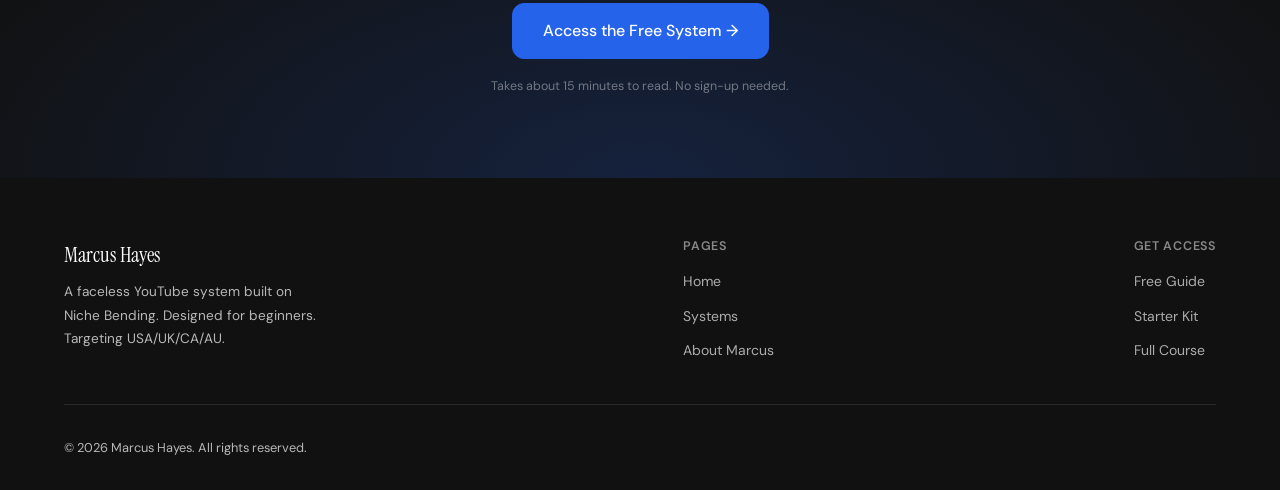
==== commit 48a3b682: "Update index.html" ====
--- a/index.html
+++ b/index.html
@@ -38,6 +38,10 @@
 .proof-card{background:var(--white);border:1px solid var(--border);border-radius:var(--radius);overflow:hidden;box-shadow:var(--shadow);}
 .proof-card .proof-img{width:100%;object-fit:cover;}
 .proof-card .proof-img.img-ph{min-height:160px;border-radius:0;}
+.proof-card .img-wrap{
+    border-radius: var(--radius) var(--radius) 0 0;
+    overflow: hidden;
+}
 .proof-caption{padding:14px 16px;}
 .proof-caption strong{font-size:0.85rem;font-weight:600;display:block;margin-bottom:3px;}
 .proof-caption span{font-size:0.78rem;color:var(--muted);}
--- a/assets/css/style.css
+++ b/assets/css/style.css
@@ -357,9 +357,9 @@
 
 /* When the img-wrap has a fixed aspect ratio, use cover for hero/teaser photos
    but contain for proof screenshots (which shouldn't be cropped) */
-.img-wrap.aspect-hero img    { aspect-ratio: 4/3;  object-fit: cover; }
-.img-wrap.aspect-wide img    { aspect-ratio: 16/9; object-fit: contain; background: var(--bg2); }
-.img-wrap.aspect-portrait img{ aspect-ratio: 3/4;  object-fit: cover; }
+.img-wrap.aspect-hero img    { object-fit: cover; }
+.img-wrap.aspect-wide img    { object-fit: contain; background: var(--bg2); }
+.img-wrap.aspect-portrait img{ object-fit: cover; }
 .img-wrap.aspect-proof img   { width: 100%; height: auto; object-fit: contain; }
 
 /* img-ph inside img-wrap is hidden by default — shown only when img fails */
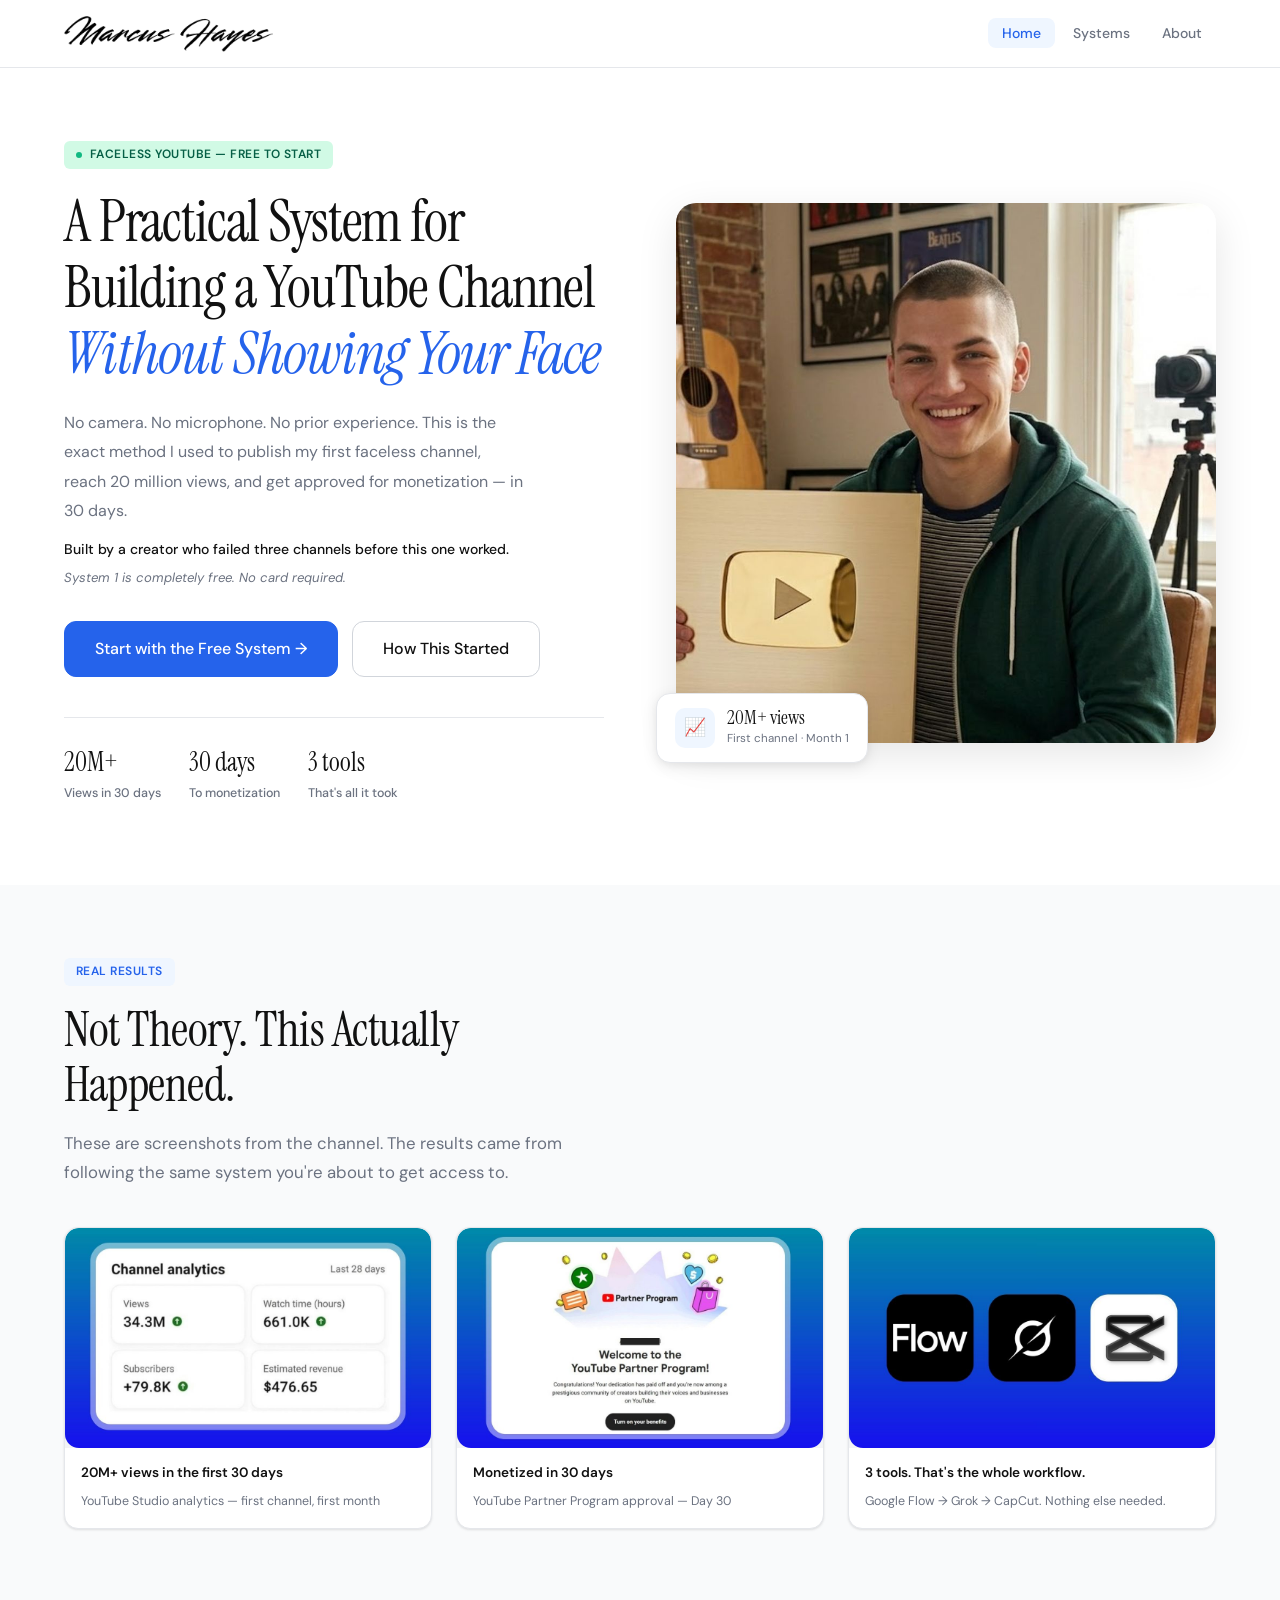
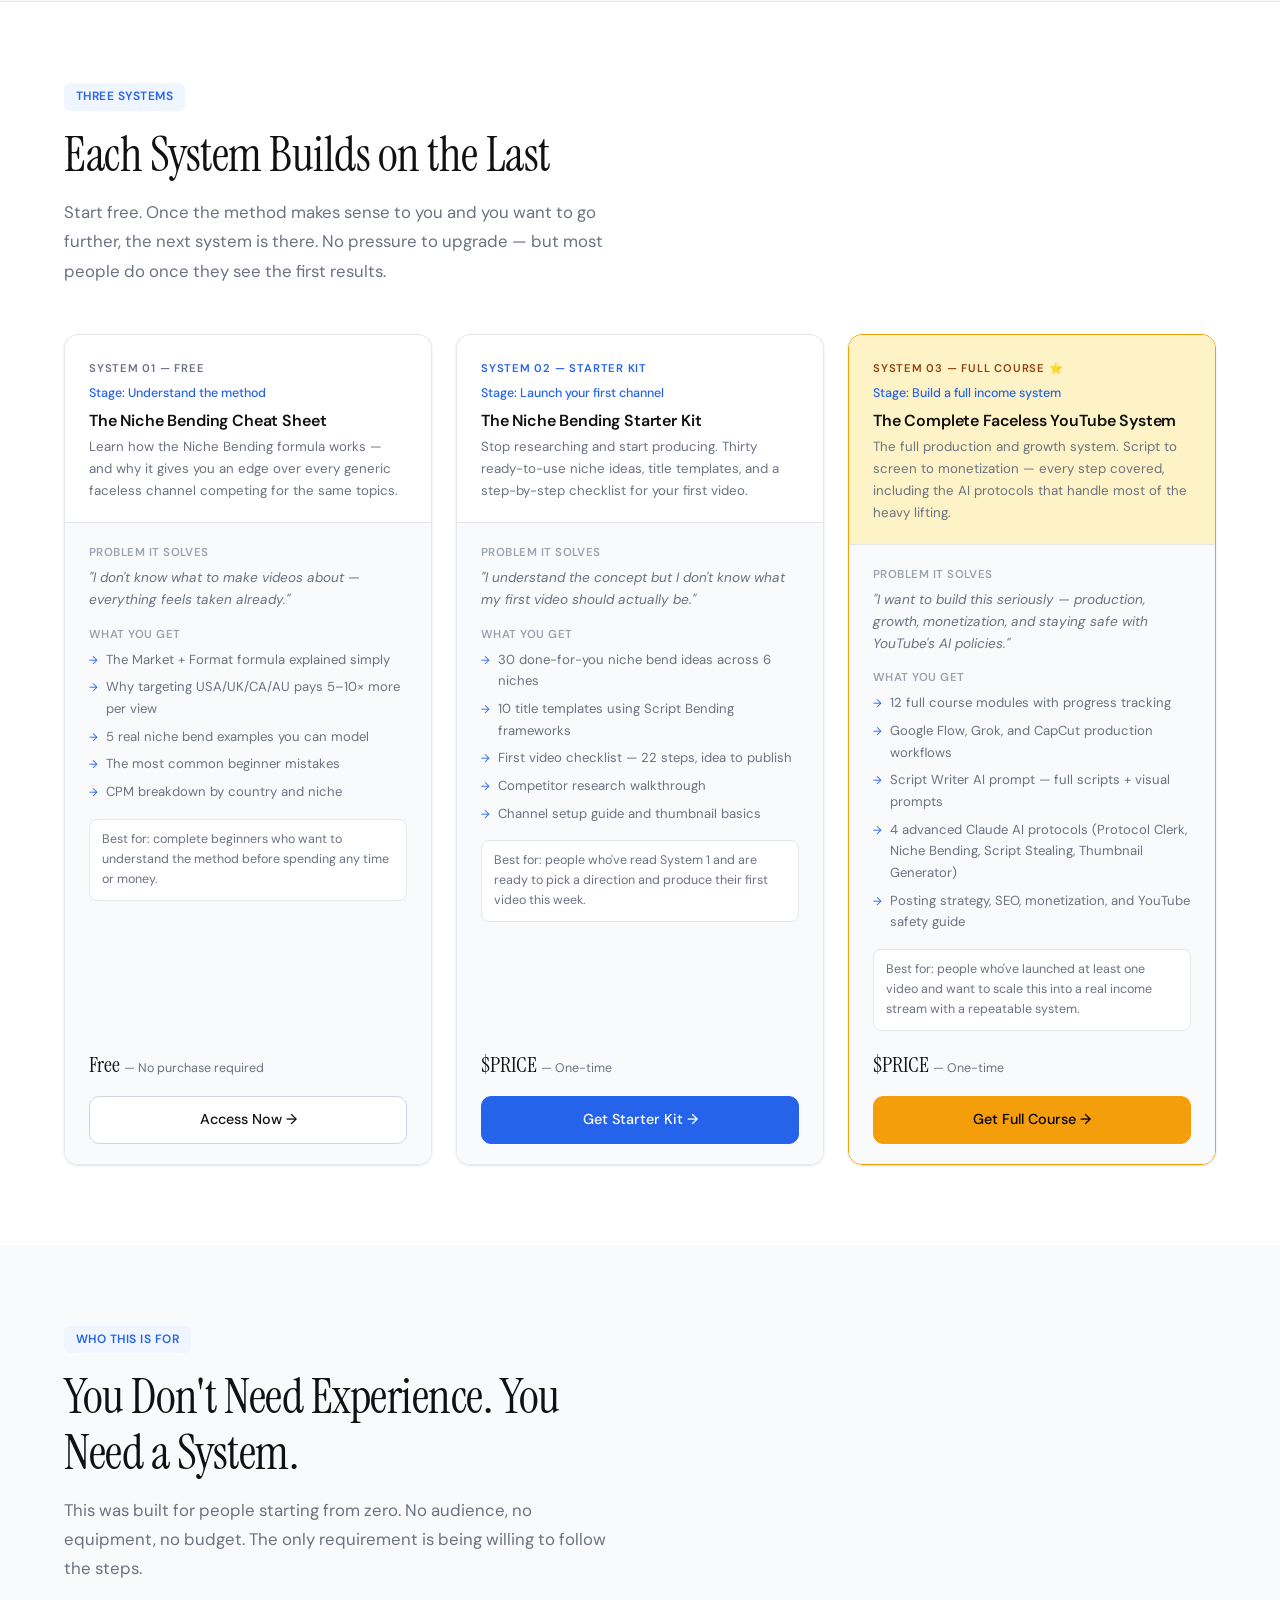
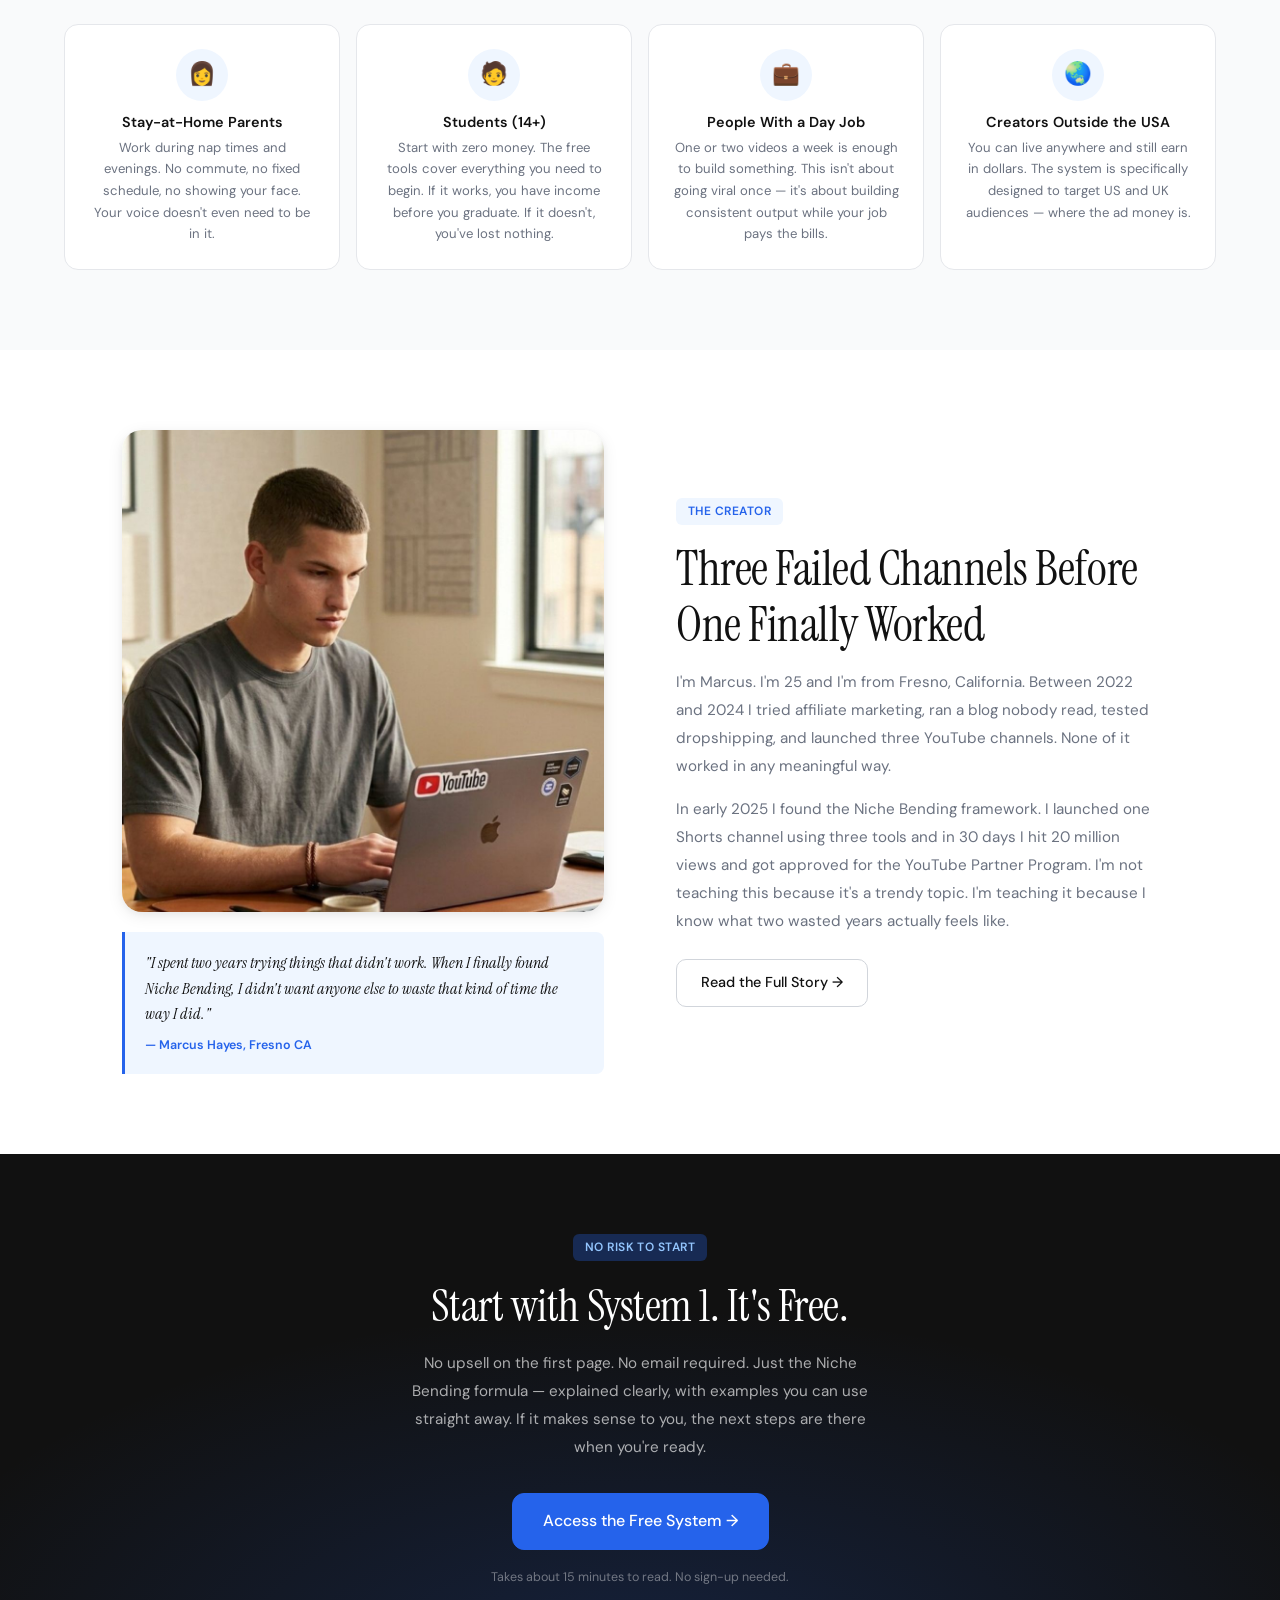
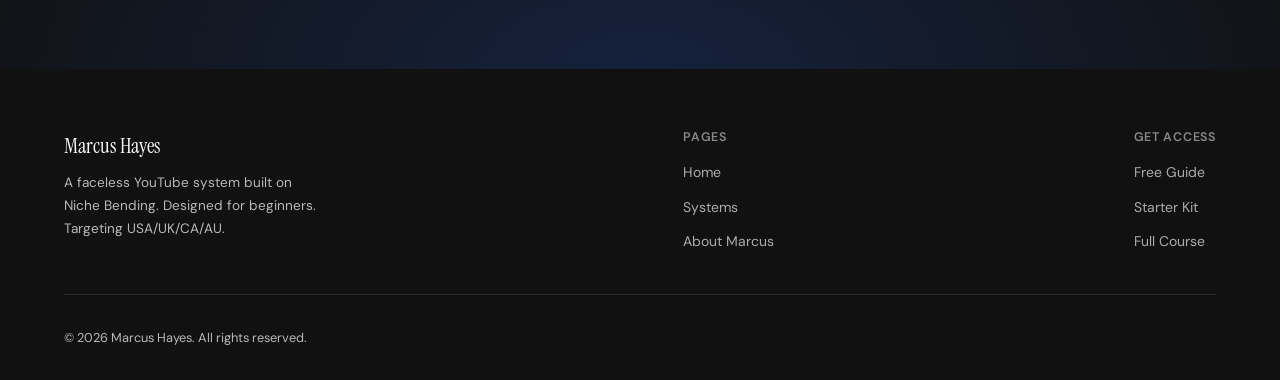
==== commit fa781145: "Update index.html" ====
--- a/index.html
+++ b/index.html
@@ -39,8 +39,8 @@
 .proof-card .proof-img{width:100%;object-fit:cover;}
 .proof-card .proof-img.img-ph{min-height:160px;border-radius:0;}
 .proof-card .img-wrap{
-    border-radius: var(--radius) var(--radius) 0 0;
-    overflow: hidden;
+    border-radius:var(--radius) var(--radius) 0 0;
+    overflow:hidden;
 }
 .proof-caption{padding:14px 16px;}
 .proof-caption strong{font-size:0.85rem;font-weight:600;display:block;margin-bottom:3px;}
@@ -64,8 +64,16 @@
 .sc-features li::before{content:'→';color:var(--blue);flex-shrink:0;font-size:0.7rem;margin-top:2px;}
 .sc-why{font-size:0.78rem;color:var(--muted);line-height:1.6;margin-bottom:16px;padding:10px 12px;background:var(--white);border-radius:var(--radius-sm);border:1px solid var(--border);}
 .sc-price{font-family:'Instrument Serif',serif;font-size:1.4rem;color:var(--text);margin-bottom:12px;}
+.sc-price{
+    margin-top:auto;
+}
 .sc-price small{font-family:'DM Sans',sans-serif;font-size:0.78rem;color:var(--muted);font-weight:400;}
-.for-grid{display:grid;grid-template-columns:repeat(auto-fill,minmax(220px,1fr));gap:16px;margin-top:40px;}
+.for-grid{display:grid;grid-template-columns:repeat(4,1fr);gap:16px;margin-top:40px;}
+@media(max-width:900px){
+    .for-grid{
+        grid-template-columns:repeat(2,1fr);
+    }
+}
 .for-card{background:var(--white);border:1px solid var(--border);border-radius:var(--radius);padding:24px;transition:all var(--t);}
 .for-card:hover{border-color:var(--blue);box-shadow:var(--shadow-md);}
 .for-card .avatar{width:52px;height:52px;border-radius:50%;background:var(--blue-light);margin:0 auto 12px;display:flex;align-items:center;justify-content:center;font-size:1.4rem;}
@@ -136,7 +144,6 @@
       <div class="hero-proof">
         <div class="proof-stat"><span class="num">20M+</span><span class="lbl">Views in 30 days</span></div>
         <div class="proof-stat"><span class="num">30 days</span><span class="lbl">To monetization</span></div>
-        <div class="proof-stat"><span class="num">$0</span><span class="lbl">To get started</span></div>
         <div class="proof-stat"><span class="num">3 tools</span><span class="lbl">That's all it took</span></div>
       </div>
     </div>
@@ -160,20 +167,6 @@
   </div>
 </section>
 
-<!-- TRUST BAR -->
-<div class="trust-bar">
-  <div class="trust-inner">
-    <div class="trust-item"><span class="t-num">20M+</span><span class="t-lbl">Shorts views</span></div>
-    <div class="trust-sep"></div>
-    <div class="trust-item"><span class="t-num">30 days</span><span class="t-lbl">To monetization</span></div>
-    <div class="trust-sep"></div>
-    <div class="trust-item"><span class="t-num">$0</span><span class="t-lbl">Starting budget</span></div>
-    <div class="trust-sep"></div>
-    <div class="trust-item"><span class="t-num">USA/UK/CA/AU</span><span class="t-lbl">High-RPM targeting</span></div>
-    <div class="trust-sep"></div>
-    <div class="trust-item"><span class="t-num">3 tools</span><span class="t-lbl">Total. Nothing more.</span></div>
-  </div>
-</div>
 
 <!-- SOCIAL PROOF -->
 <section class="proof-section">
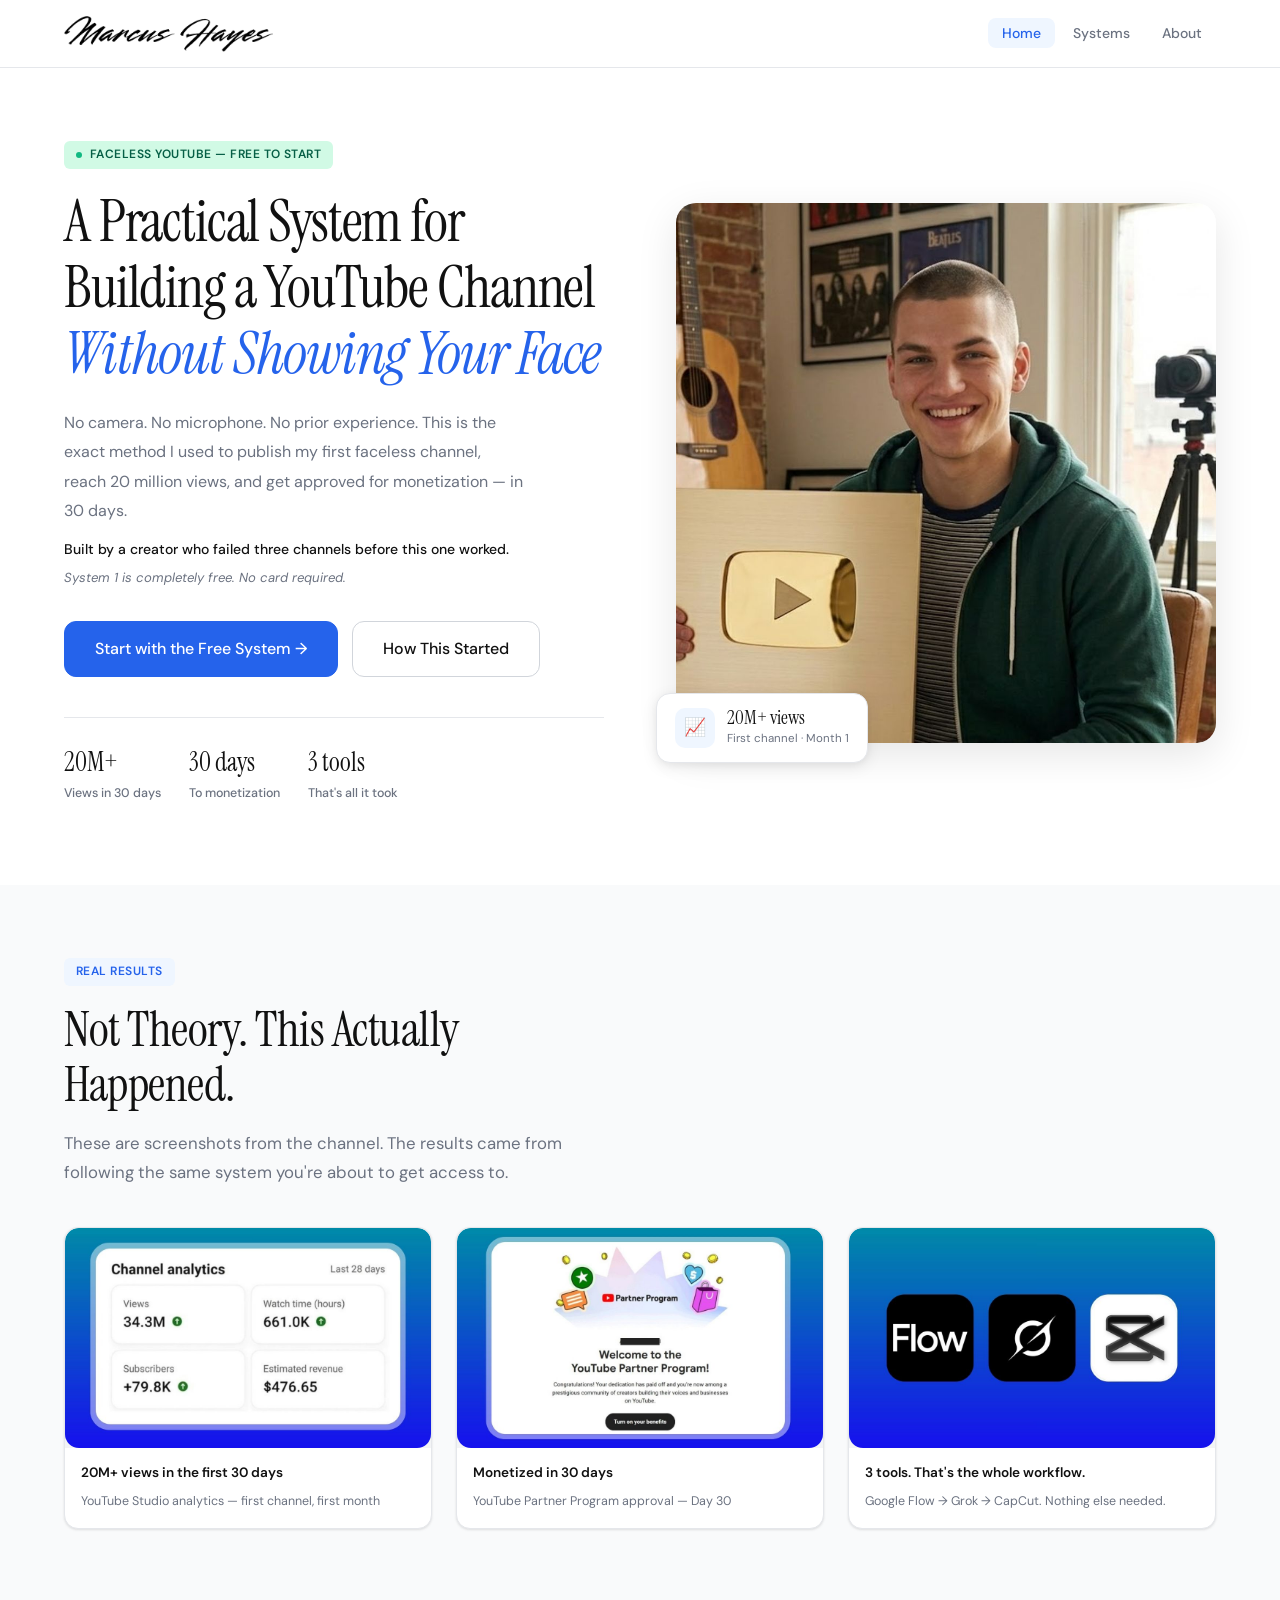
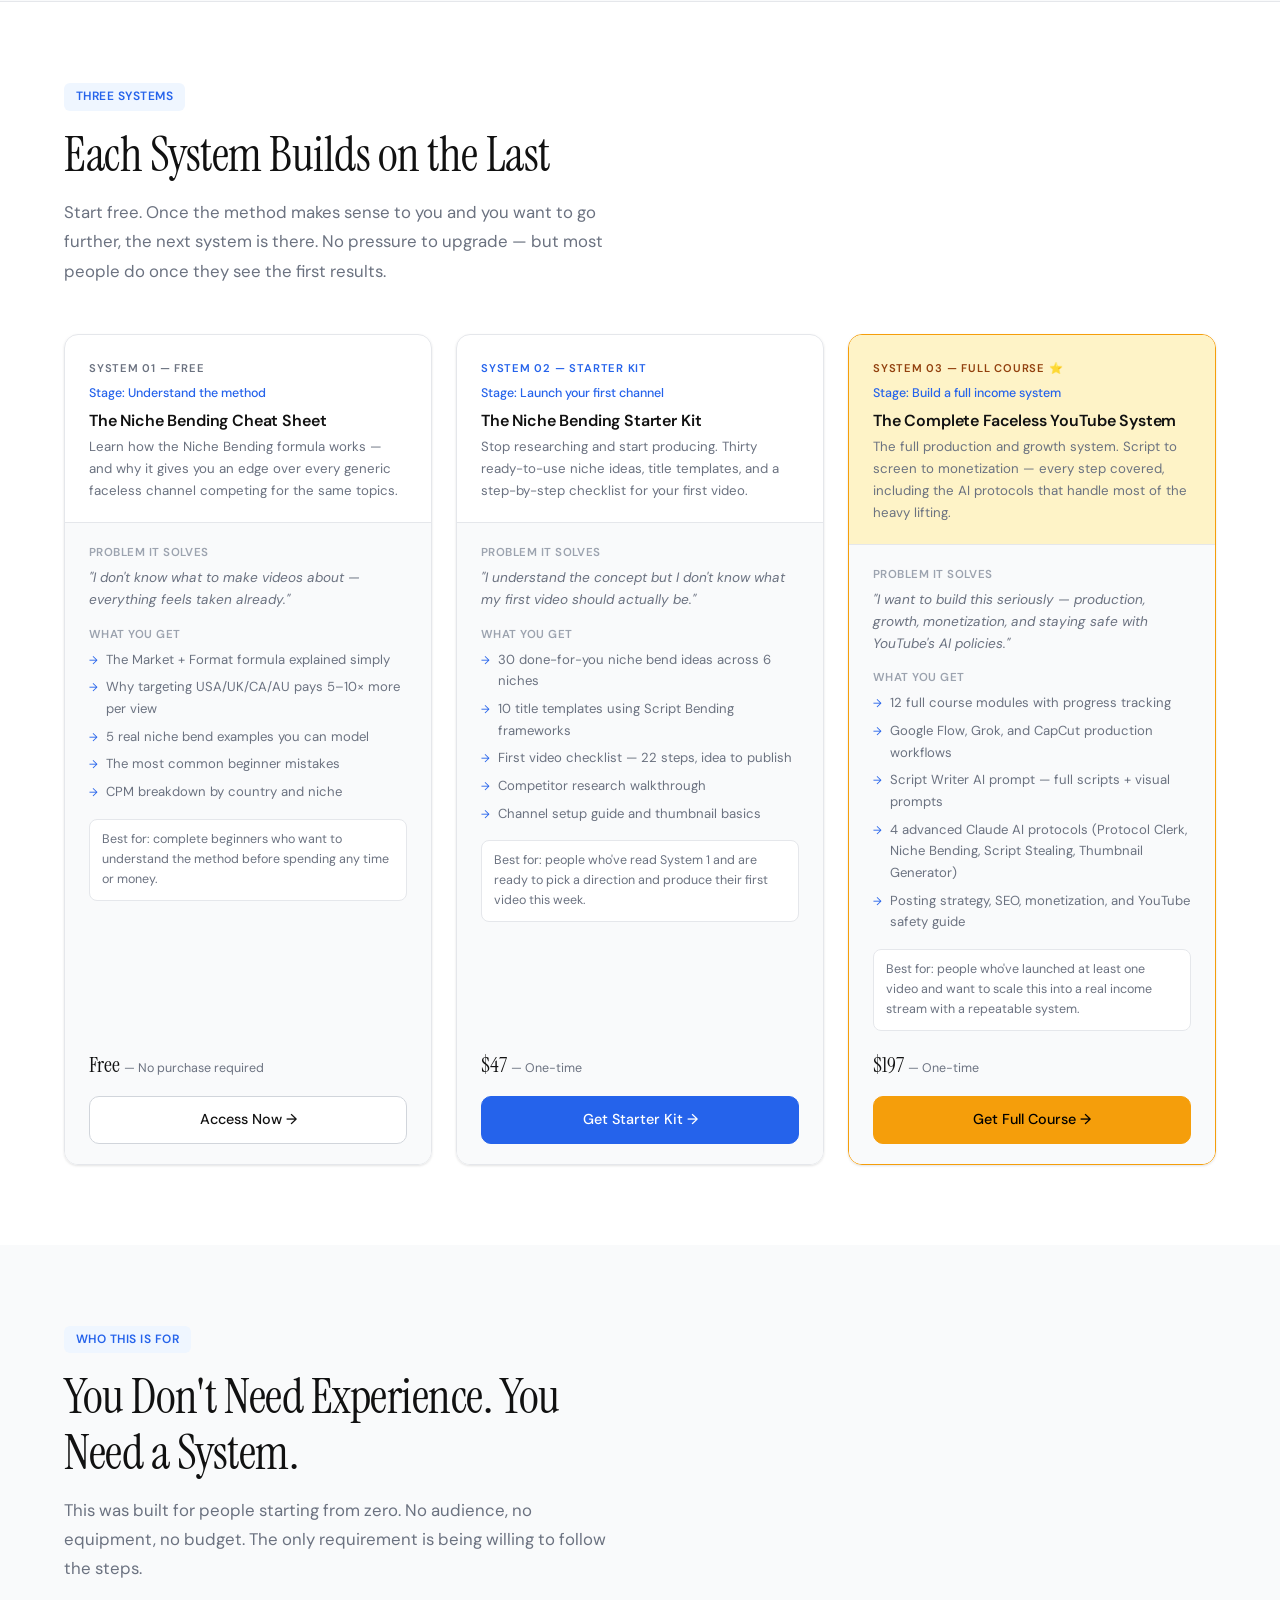
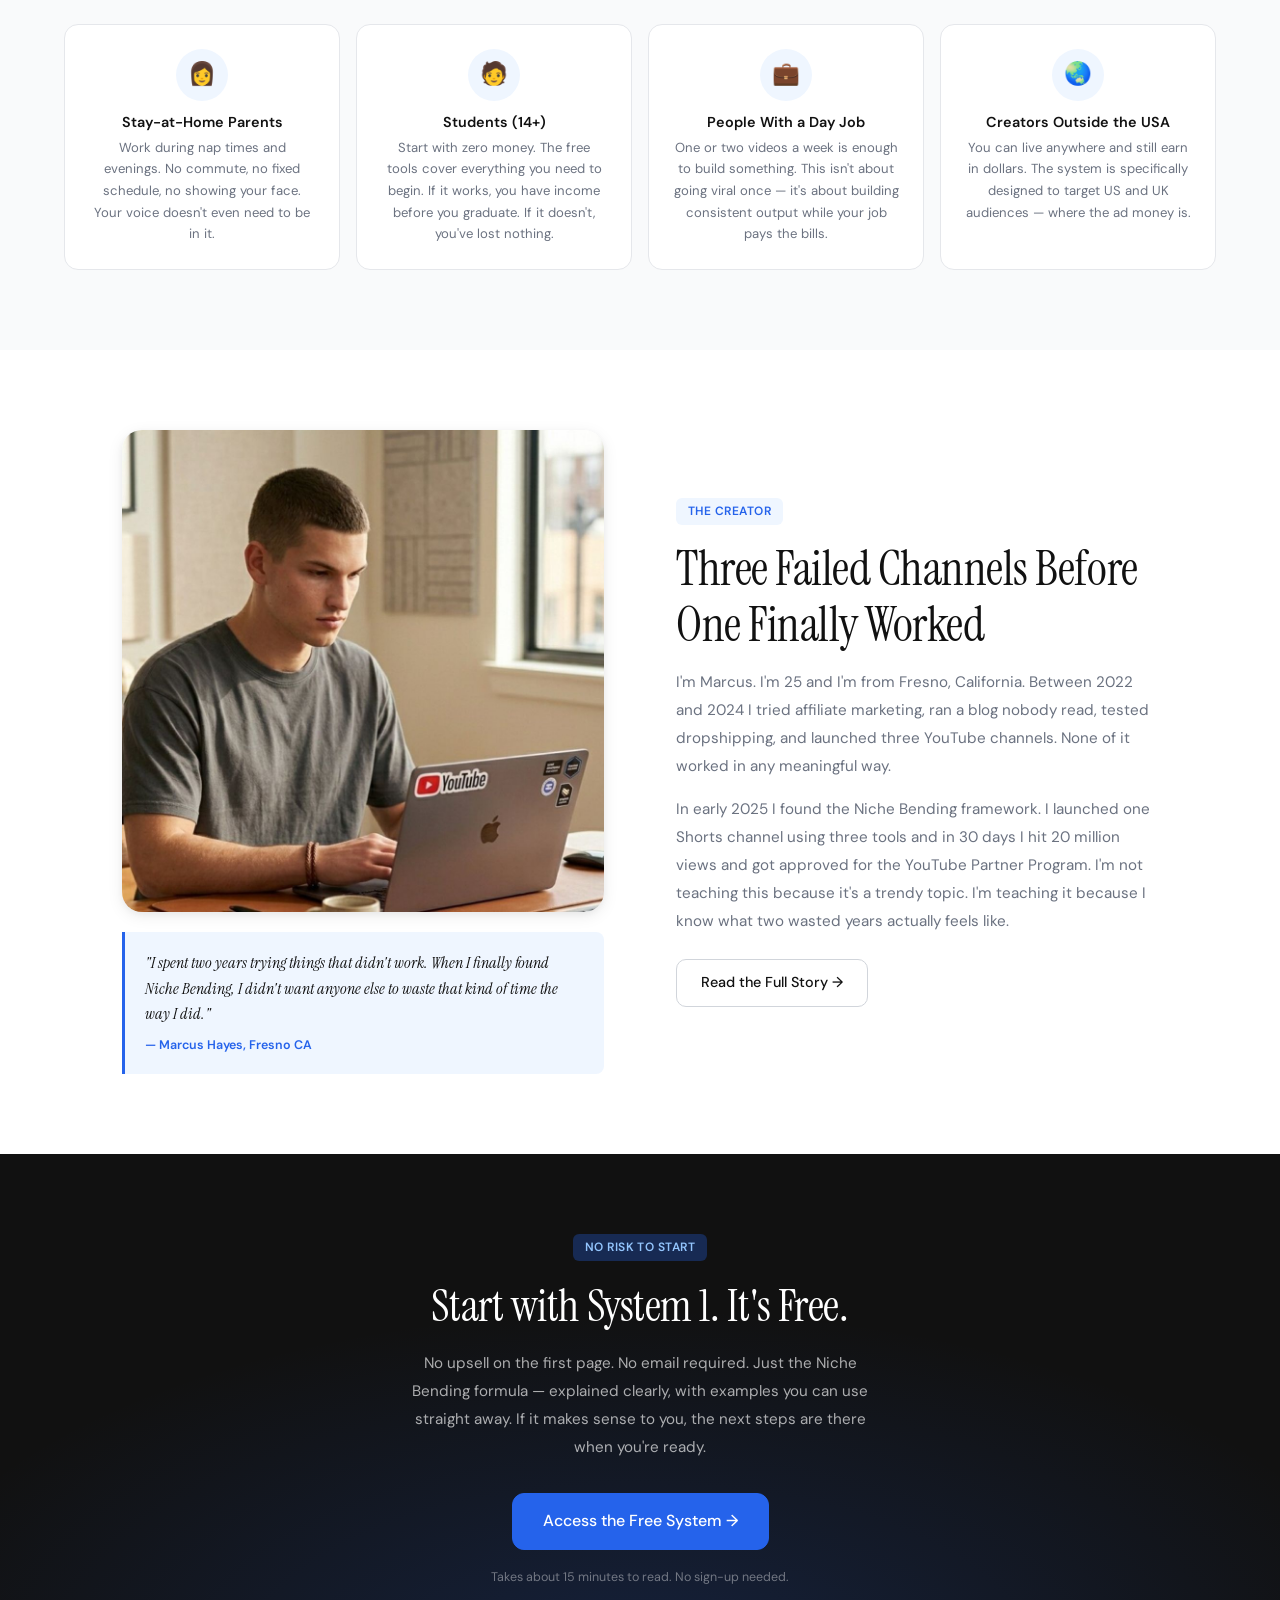
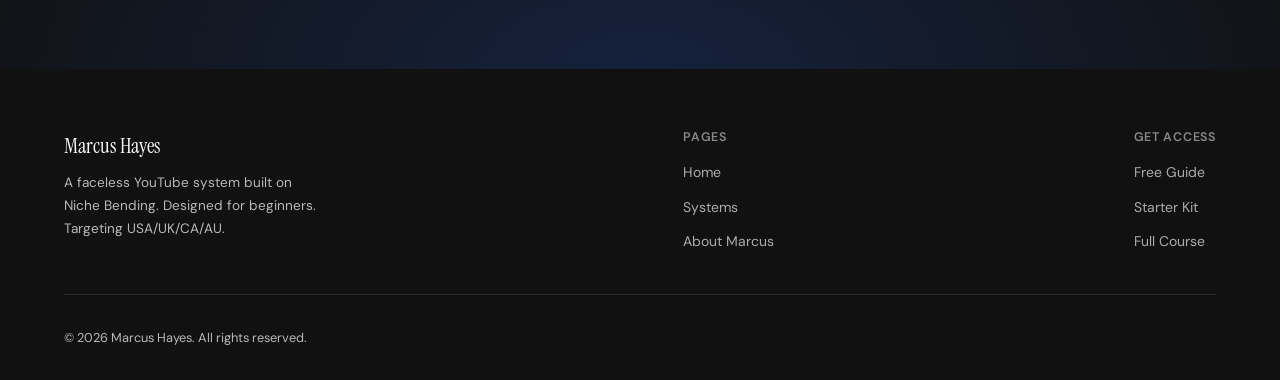
==== commit 46c64b5d: "Update index.html" ====
--- a/index.html
+++ b/index.html
@@ -282,7 +282,7 @@
             <li>Channel setup guide and thumbnail basics</li>
           </ul>
           <div class="sc-why">Best for: people who've read System 1 and are ready to pick a direction and produce their first video this week.</div>
-          <div class="sc-price">$PRICE <small>— One-time</small></div>
+          <div class="sc-price">$47 <small>— One-time</small></div>
           <a href="https://marcushayes.gumroad.com/l/starter" target="_blank" class="btn btn-primary" style="width:100%;justify-content:center">Get Starter Kit →</a>
         </div>
       </div>
@@ -306,7 +306,7 @@
             <li>Posting strategy, SEO, monetization, and YouTube safety guide</li>
           </ul>
           <div class="sc-why">Best for: people who've launched at least one video and want to scale this into a real income stream with a repeatable system.</div>
-          <div class="sc-price">$PRICE <small>— One-time</small></div>
+          <div class="sc-price">$197 <small>— One-time</small></div>
           <a href="https://marcushayes.gumroad.com/l/fullcourse" target="_blank" class="btn btn-primary" style="width:100%;justify-content:center;background:var(--amber);border-color:var(--amber);color:#000">Get Full Course →</a>
         </div>
       </div>
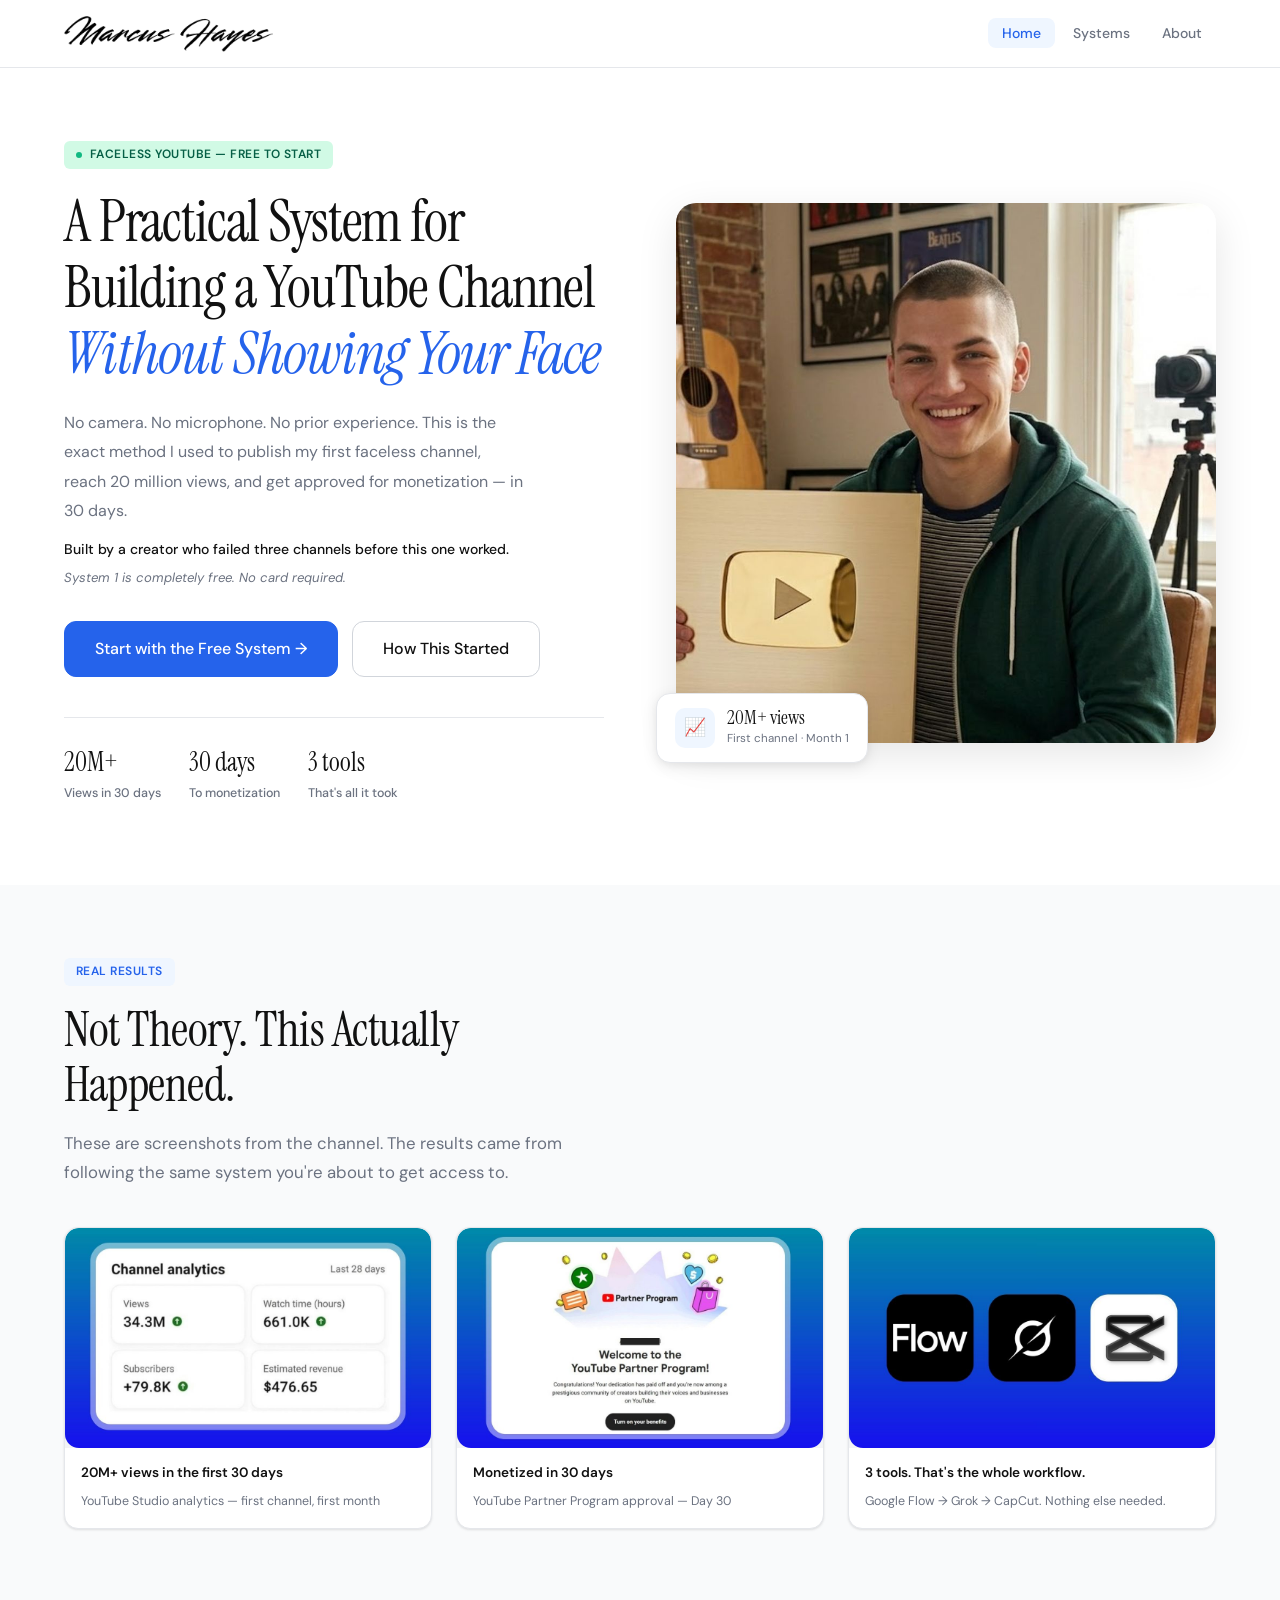
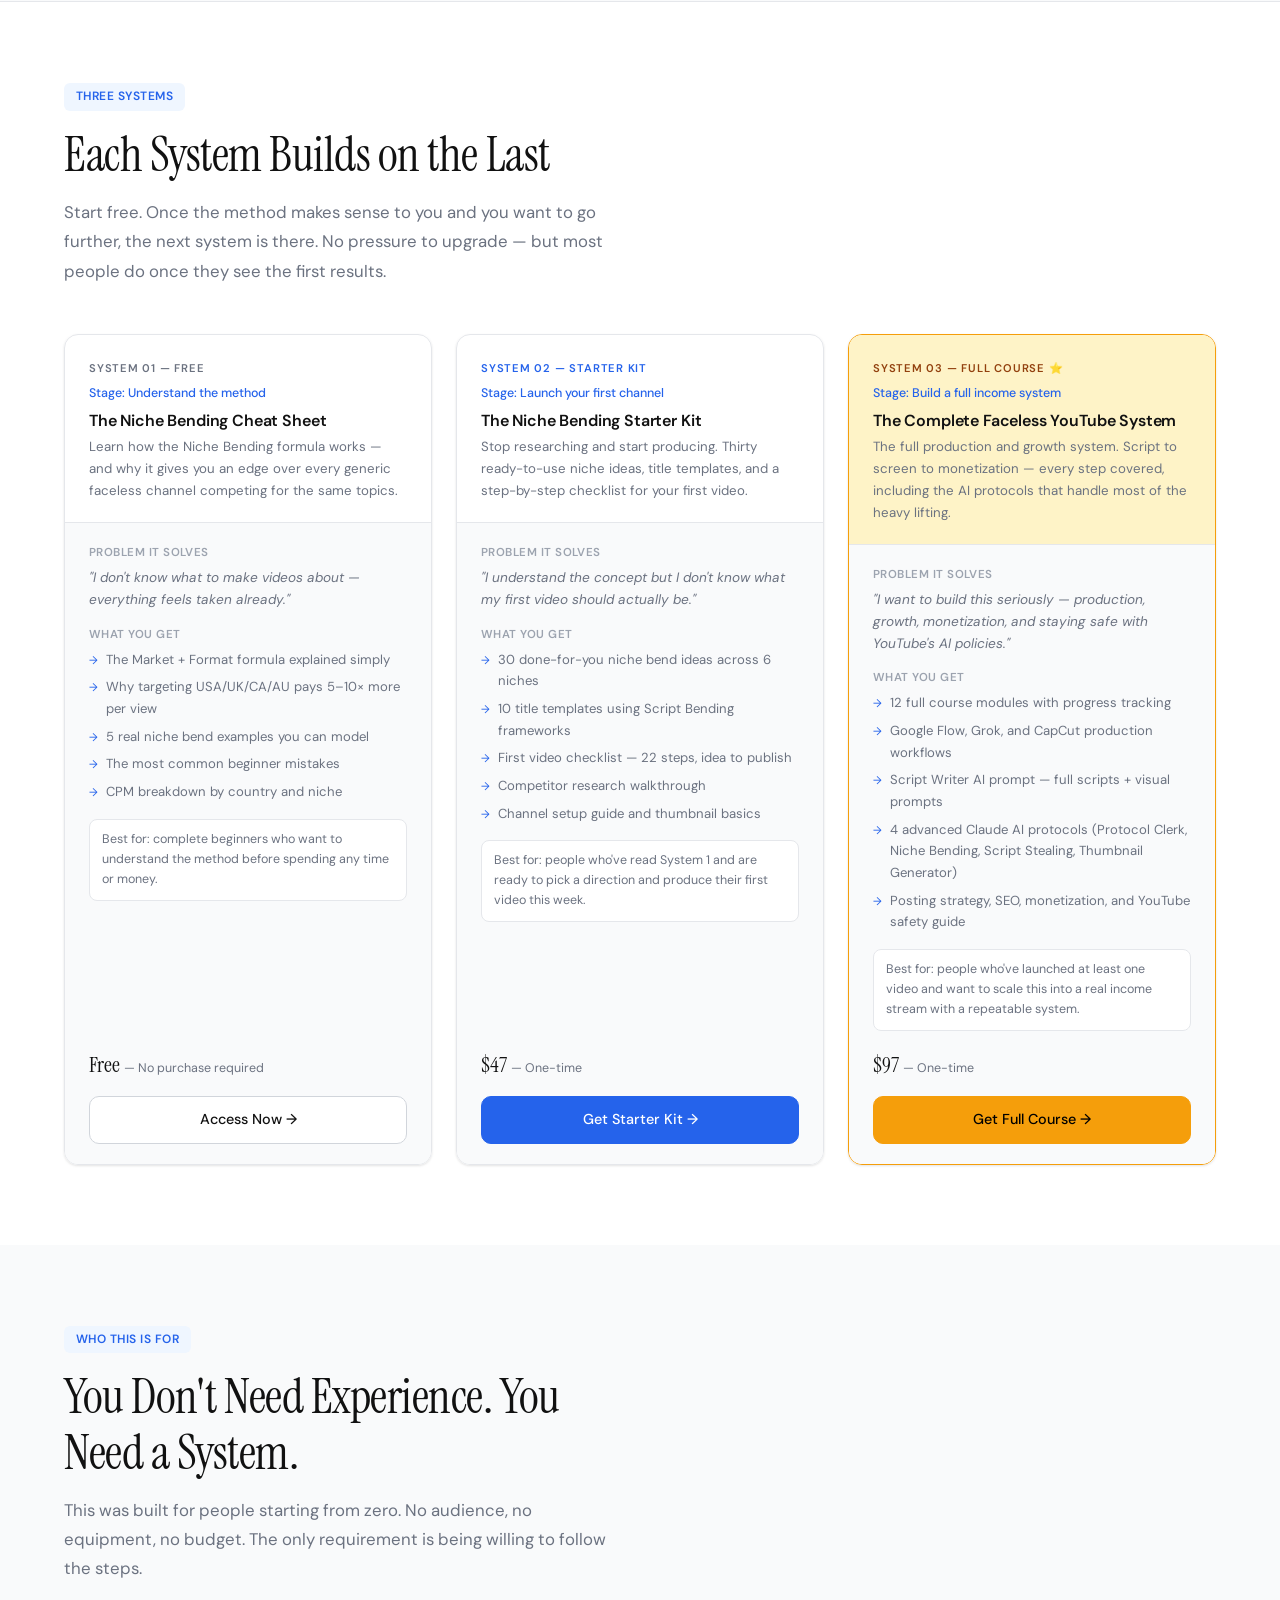
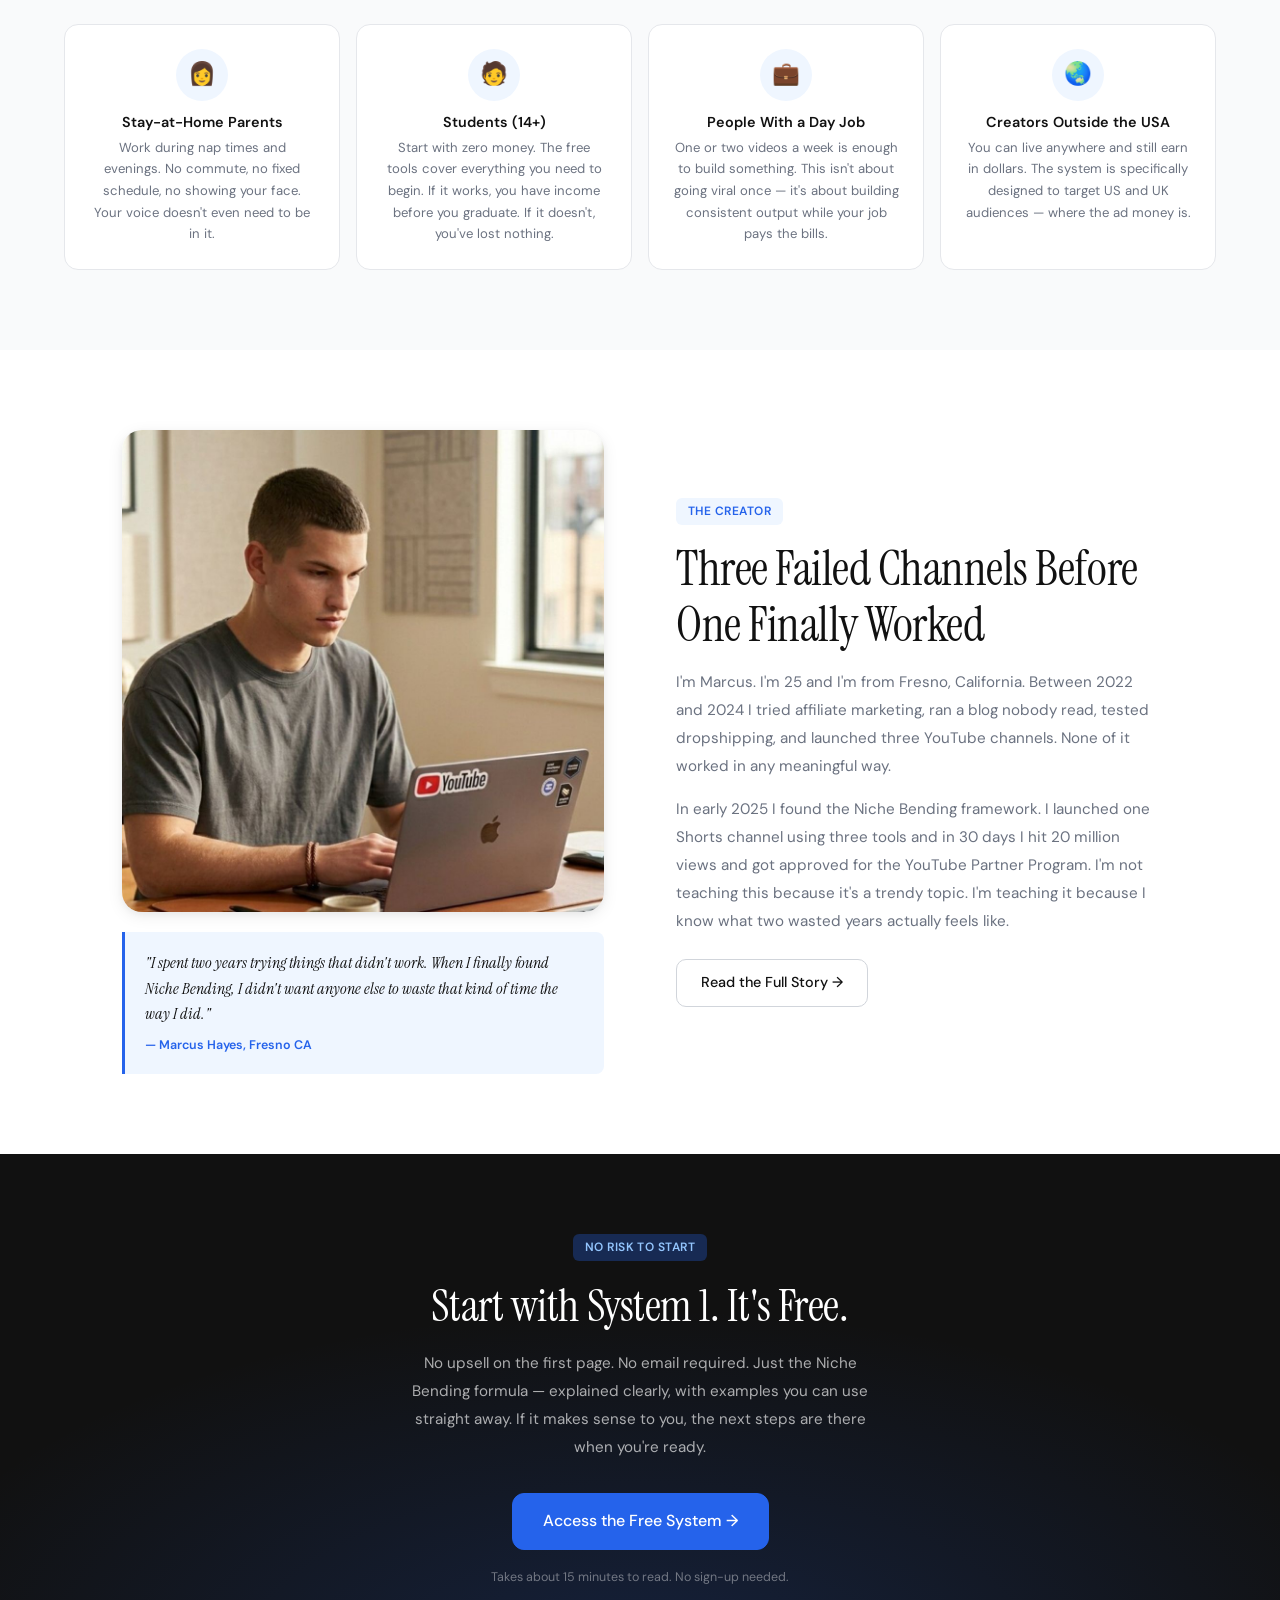
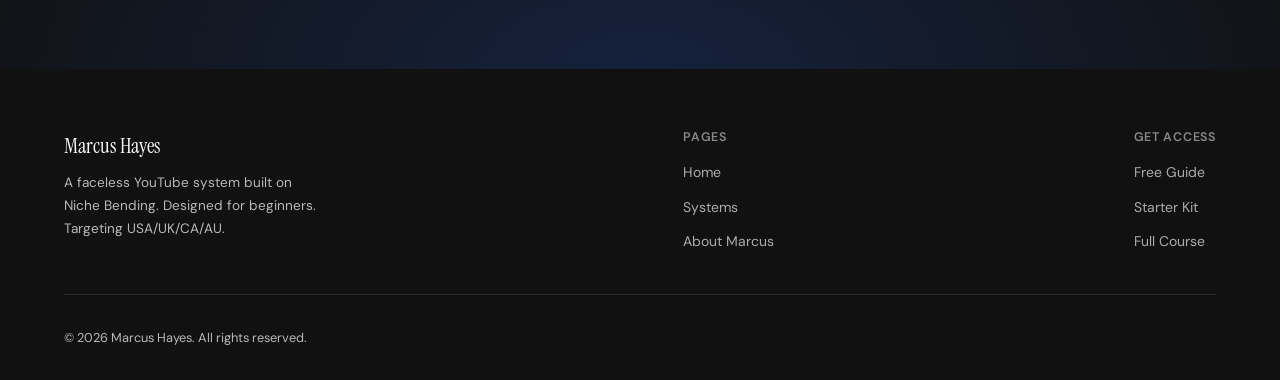
==== commit 8873f281: "Update index.html" ====
--- a/index.html
+++ b/index.html
@@ -306,7 +306,7 @@
             <li>Posting strategy, SEO, monetization, and YouTube safety guide</li>
           </ul>
           <div class="sc-why">Best for: people who've launched at least one video and want to scale this into a real income stream with a repeatable system.</div>
-          <div class="sc-price">$197 <small>— One-time</small></div>
+          <div class="sc-price">$97 <small>— One-time</small></div>
           <a href="https://marcushayes.gumroad.com/l/fullcourse" target="_blank" class="btn btn-primary" style="width:100%;justify-content:center;background:var(--amber);border-color:var(--amber);color:#000">Get Full Course →</a>
         </div>
       </div>
